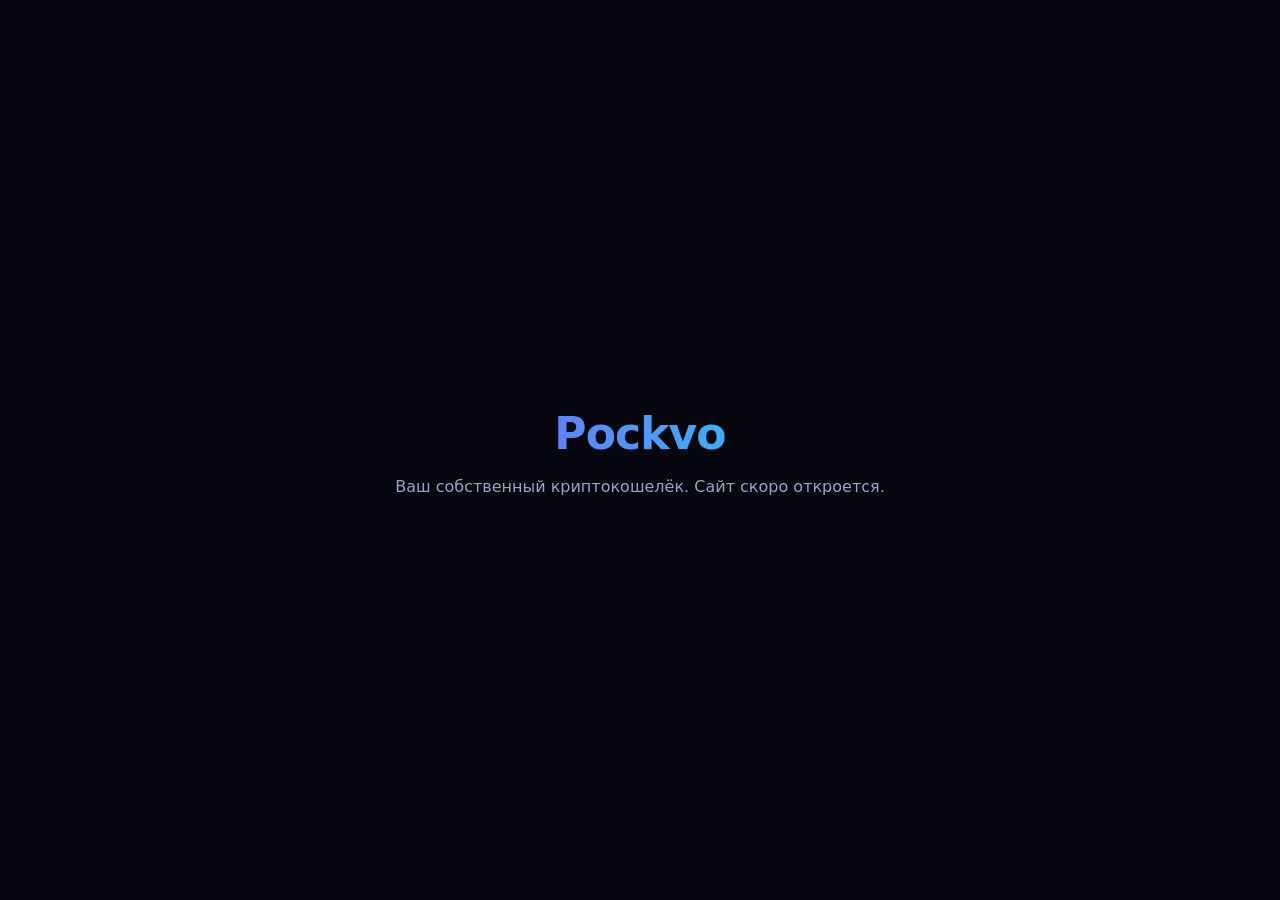
==== index.html @ 051f63e4 "Pockvo site: starter page" ====
<!doctype html>
<html lang="ru">
<head>
<meta charset="utf-8" />
<meta name="viewport" content="width=device-width, initial-scale=1" />
<title>Pockvo</title>
<meta name="description" content="Pockvo — ваш собственный криптокошелёк. Ключи хранятся только на вашем устройстве." />
<style>
  :root { --bg: #07080f; --text: #f3f4fa; --muted: #9aa3c7; --accent: #7c5cff; --accent-2: #22d3ee; }
  * { box-sizing: border-box; }
  body { margin: 0; min-height: 100vh; display: grid; place-items: center; background: var(--bg); color: var(--text); font: 16px/1.5 system-ui, -apple-system, "Segoe UI", Roboto, sans-serif; padding: 24px 16px; }
  main { text-align: center; max-width: 520px; }
  h1 { font-size: 44px; margin: 0 0 8px; letter-spacing: -0.02em; background: linear-gradient(90deg, var(--accent), var(--accent-2)); -webkit-background-clip: text; background-clip: text; color: transparent; }
  p { color: var(--muted); margin: 0; }
</style>
</head>
<body>
<main>
  <h1>Pockvo</h1>
  <p>Ваш собственный криптокошелёк. Сайт скоро откроется.</p>
</main>
</body>
</html>
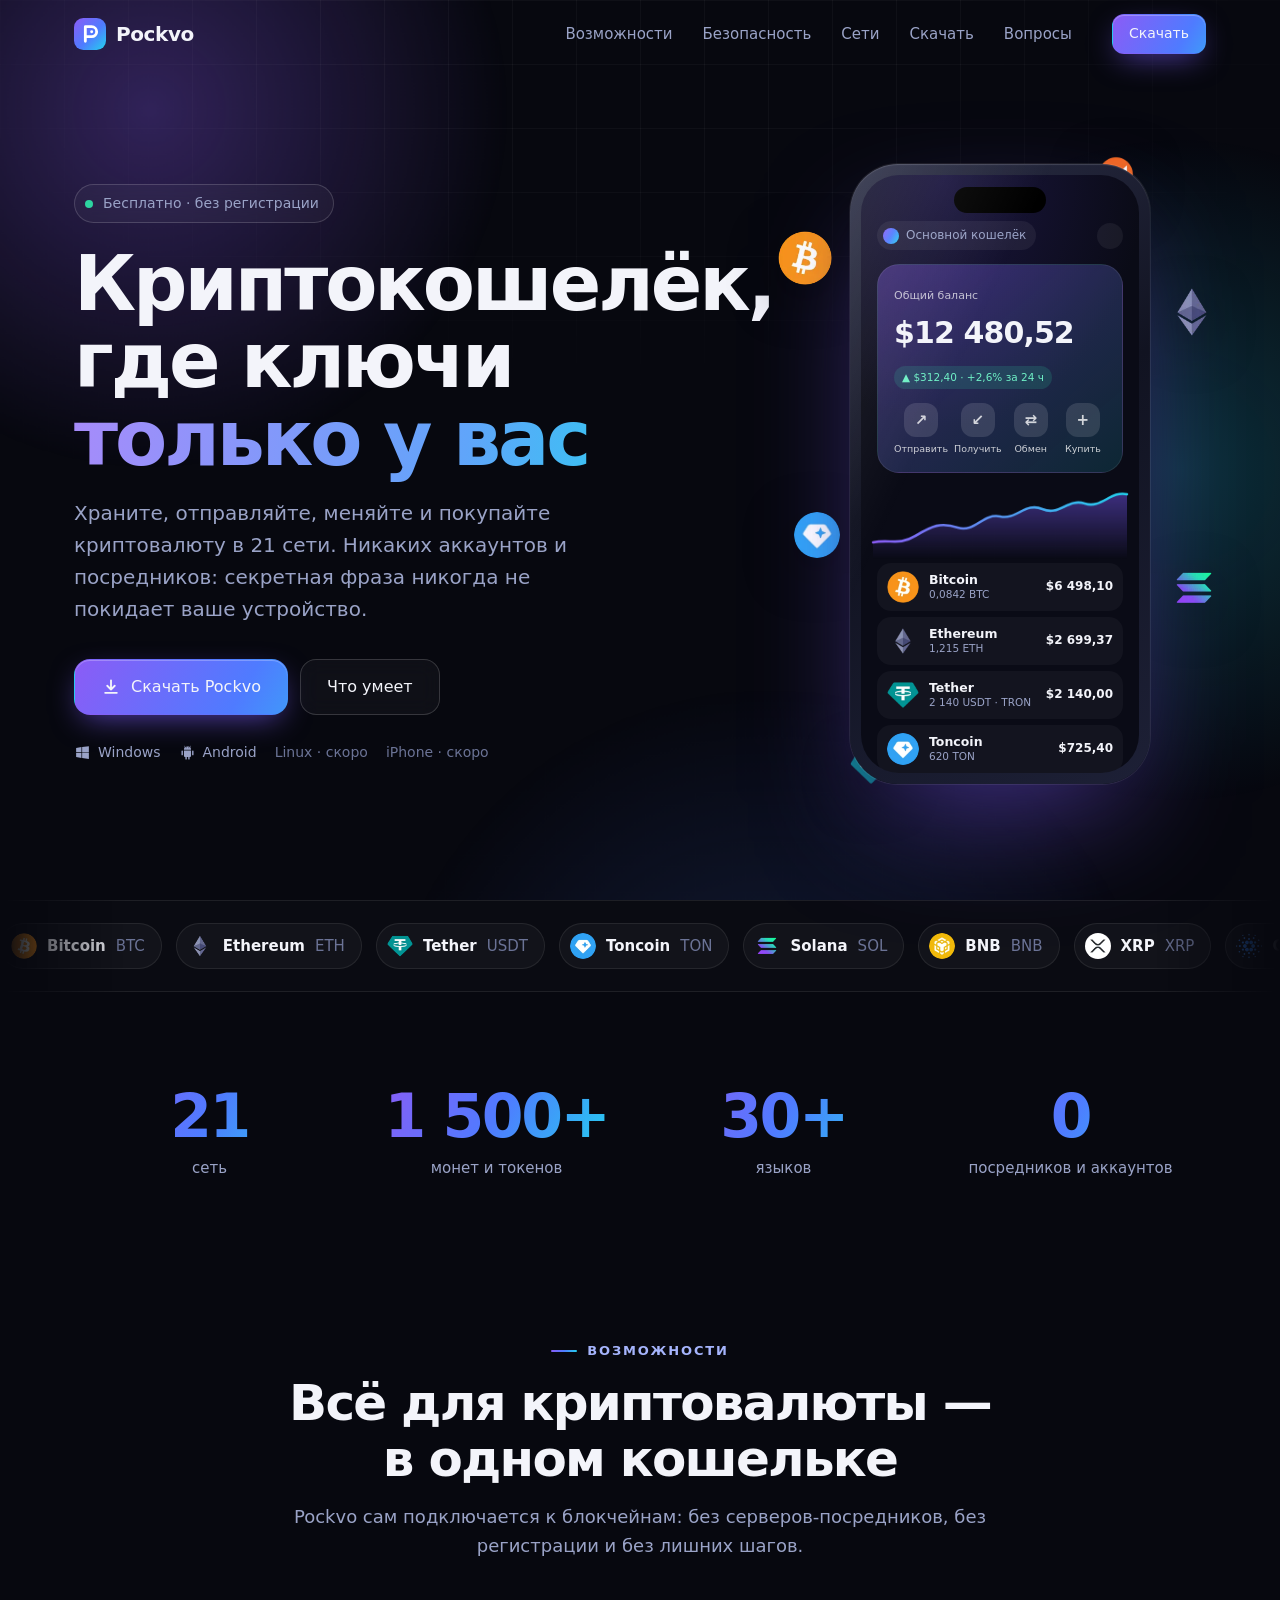
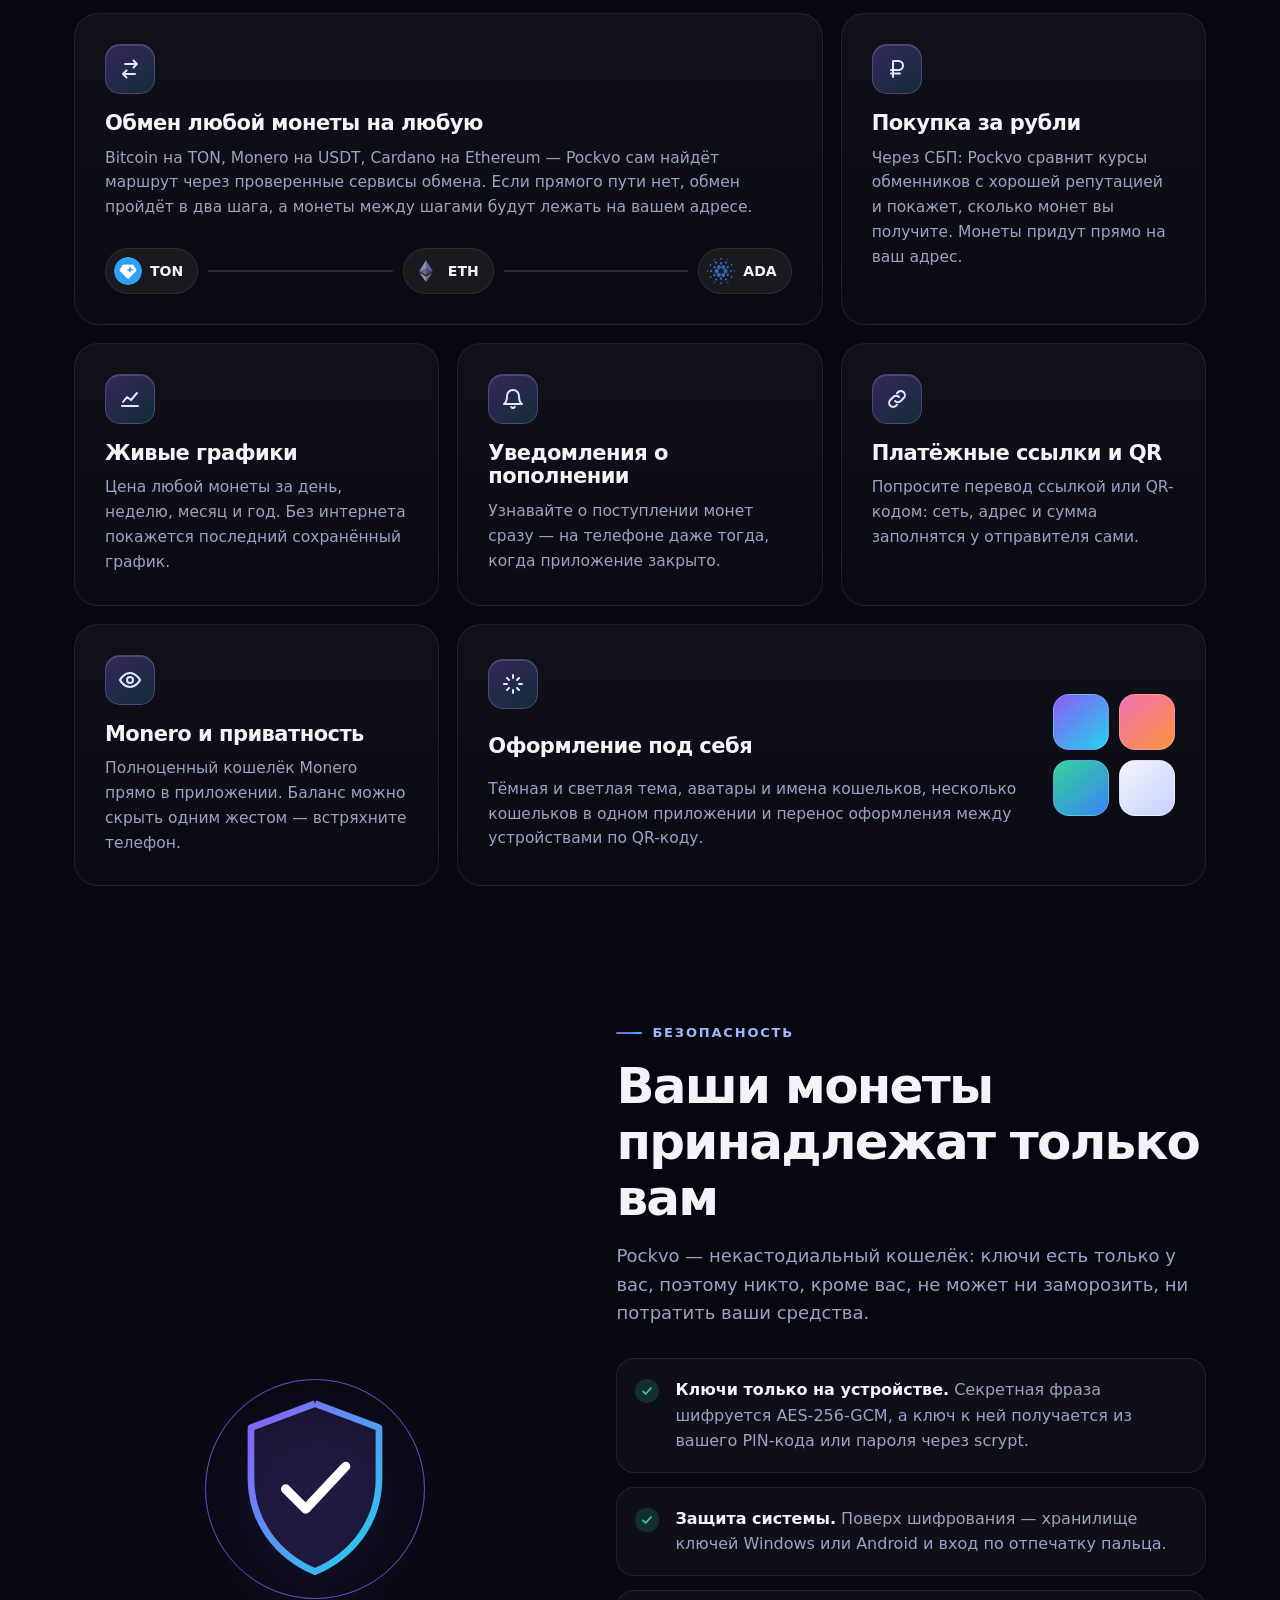
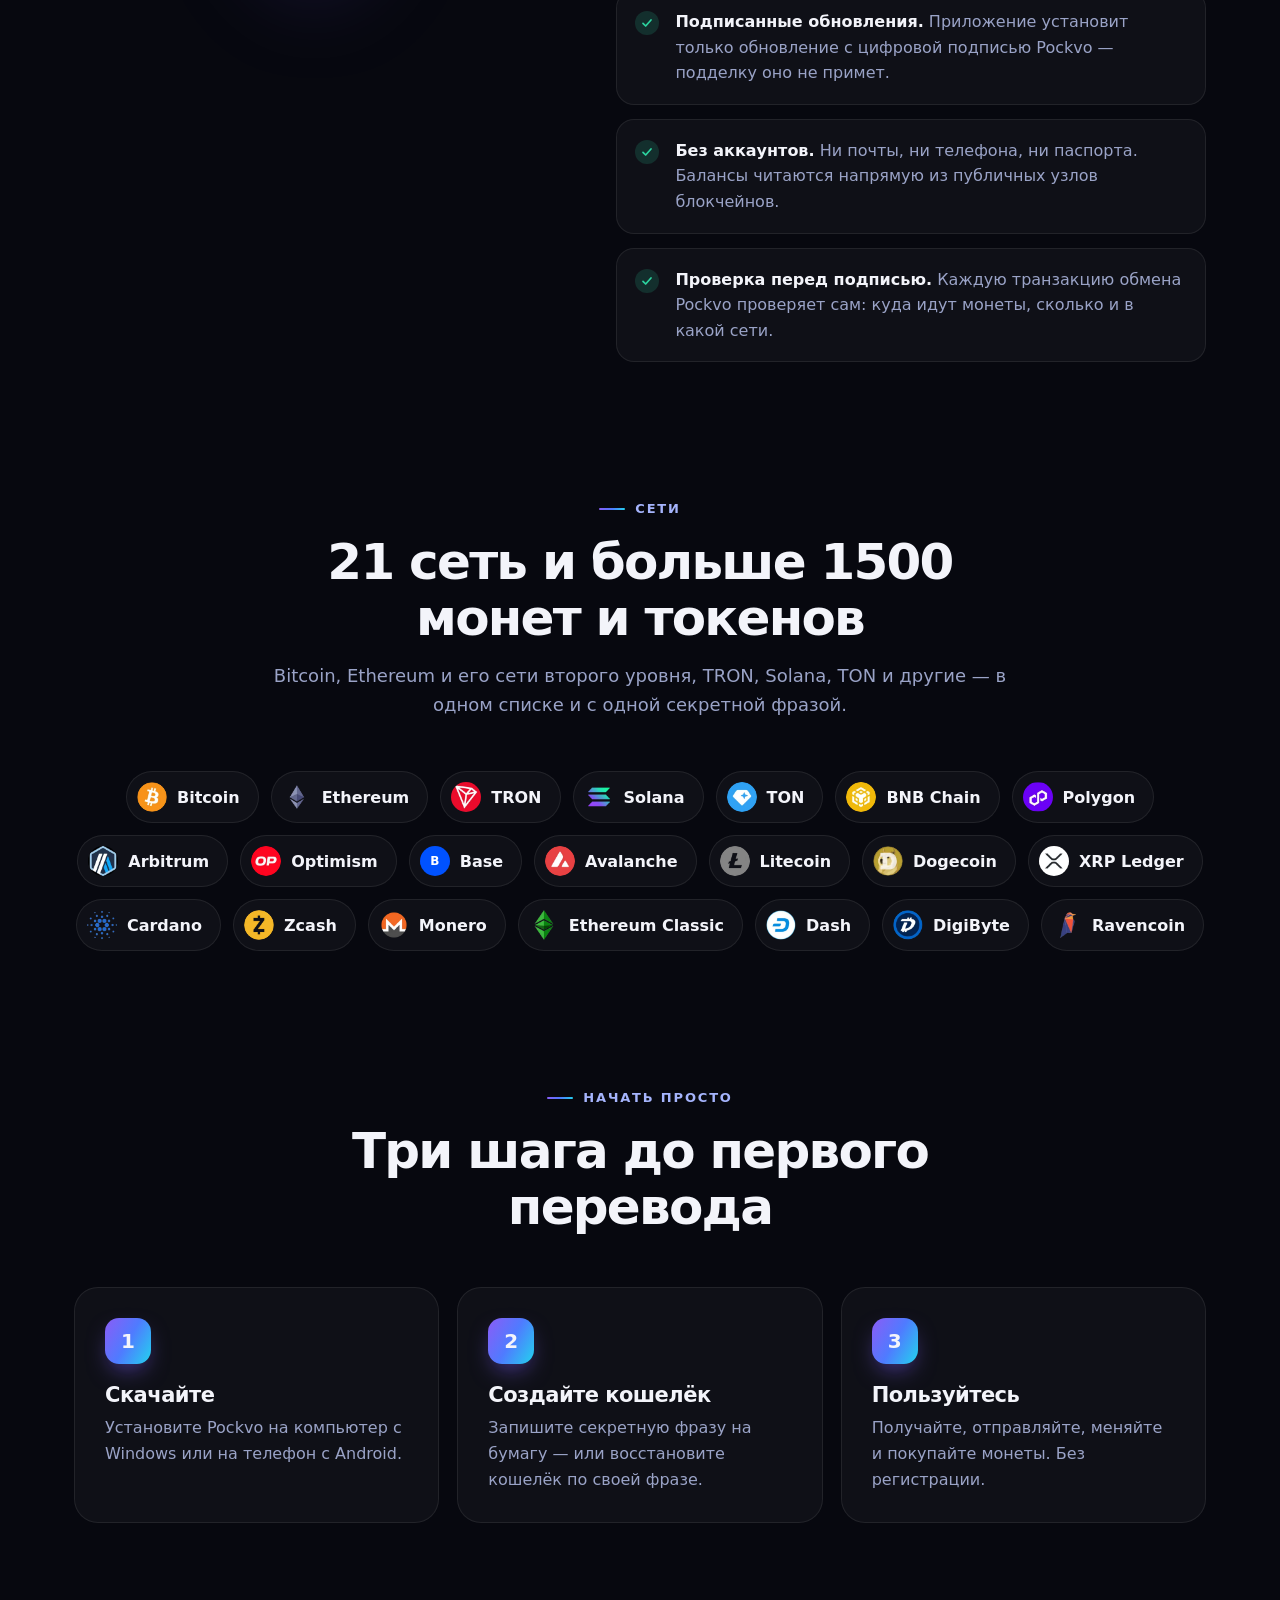
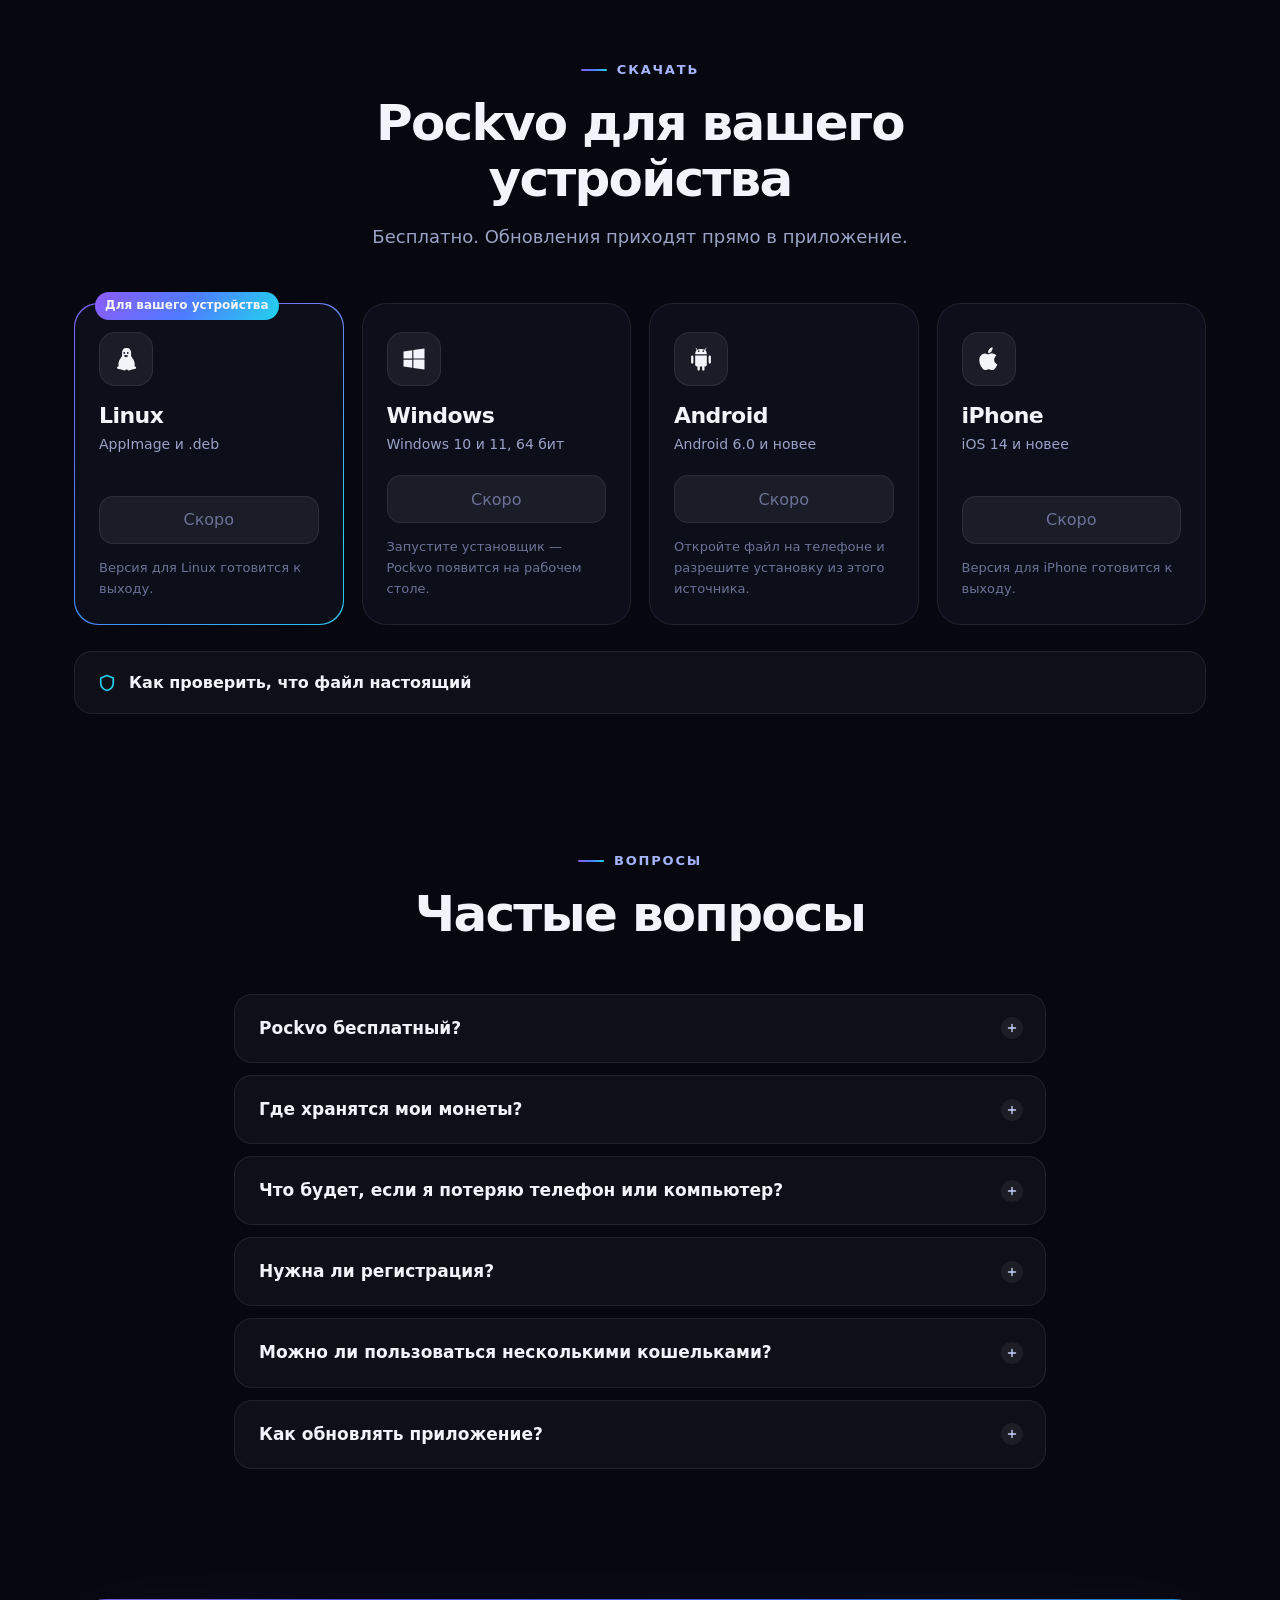
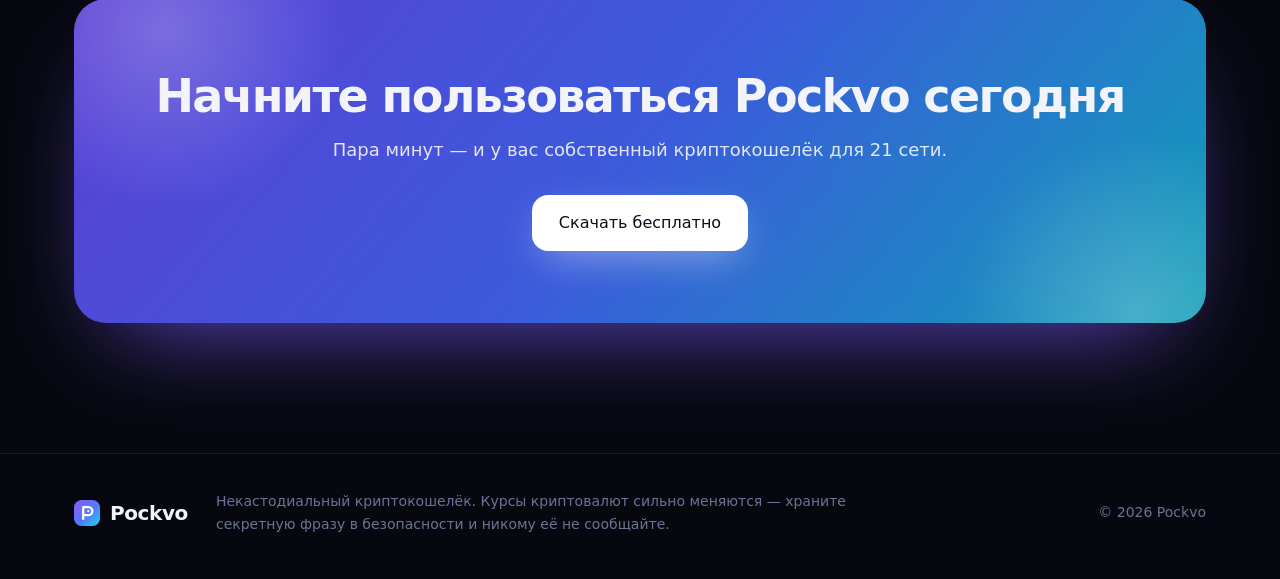
==== commit e3849905: "Pockvo website: animated landing page with downloads" ====
--- a/index.html
+++ b/index.html
@@ -2,22 +2,314 @@
 <html lang="ru">
 <head>
 <meta charset="utf-8" />
-<meta name="viewport" content="width=device-width, initial-scale=1" />
-<title>Pockvo</title>
-<meta name="description" content="Pockvo — ваш собственный криптокошелёк. Ключи хранятся только на вашем устройстве." />
-<style>
-  :root { --bg: #07080f; --text: #f3f4fa; --muted: #9aa3c7; --accent: #7c5cff; --accent-2: #22d3ee; }
-  * { box-sizing: border-box; }
-  body { margin: 0; min-height: 100vh; display: grid; place-items: center; background: var(--bg); color: var(--text); font: 16px/1.5 system-ui, -apple-system, "Segoe UI", Roboto, sans-serif; padding: 24px 16px; }
-  main { text-align: center; max-width: 520px; }
-  h1 { font-size: 44px; margin: 0 0 8px; letter-spacing: -0.02em; background: linear-gradient(90deg, var(--accent), var(--accent-2)); -webkit-background-clip: text; background-clip: text; color: transparent; }
-  p { color: var(--muted); margin: 0; }
-</style>
+<meta name="viewport" content="width=device-width, initial-scale=1, viewport-fit=cover" />
+<title>Pockvo — криптокошелёк, где ключи только у вас</title>
+<meta name="description" content="Pockvo — бесплатный некастодиальный криптокошелёк для Windows и Android. 21 сеть, более 1500 монет и токенов, обмен любой монеты на любую, покупка за рубли. Ключи хранятся только на вашем устройстве." />
+<meta name="theme-color" content="#07080f" />
+<meta property="og:title" content="Pockvo — криптокошелёк, где ключи только у вас" />
+<meta property="og:description" content="21 сеть, 1500+ монет и токенов, обмен и покупка — без аккаунтов и посредников." />
+<meta property="og:type" content="website" />
+<link rel="icon" href="assets/logo.svg" type="image/svg+xml" />
+<script>document.documentElement.classList.add('js');</script>
+<link rel="stylesheet" href="styles.css" />
 </head>
 <body>
-<main>
-  <h1>Pockvo</h1>
-  <p>Ваш собственный криптокошелёк. Сайт скоро откроется.</p>
+<div class="bg" aria-hidden="true">
+  <i class="blob b1"></i><i class="blob b2"></i><i class="blob b3"></i>
+  <div class="grid"></div>
+</div>
+
+<header class="nav" id="nav">
+  <div class="wrap nav-in">
+    <a class="brand" href="#top" aria-label="Pockvo — в начало">
+      <img src="assets/logo.svg" alt="" width="32" height="32" />
+      <span>Pockvo</span>
+    </a>
+    <nav class="links" id="links">
+      <a href="#features">Возможности</a>
+      <a href="#security">Безопасность</a>
+      <a href="#networks">Сети</a>
+      <a href="#download">Скачать</a>
+      <a href="#faq">Вопросы</a>
+    </nav>
+    <a class="btn btn-sm btn-glow nav-cta" href="#download">Скачать</a>
+    <button class="burger" id="burger" type="button" aria-label="Меню" aria-expanded="false" aria-controls="links"><i></i><i></i></button>
+  </div>
+</header>
+
+<main id="top">
+  <!-- hero -->
+  <section class="hero wrap">
+    <div class="hero-text">
+      <span class="badge reveal"><i class="dot"></i> Бесплатно · без регистрации</span>
+      <h1 class="reveal" style="--d: 80ms">Криптокошелёк,<br />где ключи <span class="grad">только у вас</span></h1>
+      <p class="lead reveal" style="--d: 160ms">Храните, отправляйте, меняйте и покупайте криптовалюту в 21 сети. Никаких аккаунтов и посредников: секретная фраза никогда не покидает ваше устройство.</p>
+      <div class="cta reveal" style="--d: 240ms">
+        <a class="btn btn-lg btn-glow" id="heroDownload" href="#download">
+          <svg class="ico" viewBox="0 0 24 24" aria-hidden="true"><path d="M12 4v11m0 0-4.5-4.5M12 15l4.5-4.5M5 19h14" /></svg>
+          <span id="heroDownloadText">Скачать Pockvo</span>
+        </a>
+        <a class="btn btn-lg btn-ghost" href="#features">Что умеет</a>
+      </div>
+      <div class="platforms reveal" style="--d: 320ms">
+        <span><svg viewBox="0 0 24 24" aria-hidden="true"><path d="M3 5.5 10.5 4.4v7.1H3zm0 13 7.5 1.1v-7H3zm8.5 1.3L21 21v-8.5h-9.5zm0-15.6v7.3H21V3z" /></svg>Windows</span>
+        <span><svg viewBox="0 0 24 24" aria-hidden="true"><path d="M7 9h10v8a1.5 1.5 0 0 1-1.5 1.5H15V21a1 1 0 0 1-2 0v-2.5h-2V21a1 1 0 0 1-2 0v-2.5h-.5A1.5 1.5 0 0 1 7 17zm-2.5 0a1 1 0 0 1 1 1v5a1 1 0 0 1-2 0v-5a1 1 0 0 1 1-1zm15 0a1 1 0 0 1 1 1v5a1 1 0 0 1-2 0v-5a1 1 0 0 1 1-1zM8.3 4.3l-.9-1.5a.3.3 0 0 1 .5-.3l1 1.6A6 6 0 0 1 12 3.5c1.1 0 2.2.2 3.1.6l1-1.6a.3.3 0 0 1 .5.3l-.9 1.5A5.4 5.4 0 0 1 17 8H7a5.4 5.4 0 0 1 1.3-3.7zM10 6a.7.7 0 1 0 0-1.4.7.7 0 0 0 0 1.4zm4 0a.7.7 0 1 0 0-1.4.7.7 0 0 0 0 1.4z" /></svg>Android</span>
+        <span class="soon">Linux · скоро</span>
+        <span class="soon">iPhone · скоро</span>
+      </div>
+    </div>
+
+    <div class="hero-visual reveal" style="--d: 200ms">
+      <div class="orbit" aria-hidden="true">
+        <img class="coin c1" src="assets/coins/bitcoin.webp" alt="" />
+        <img class="coin c2" src="assets/coins/ethereum.webp" alt="" />
+        <img class="coin c3" src="assets/coins/the-open-network.webp" alt="" />
+        <img class="coin c4" src="assets/coins/solana.webp" alt="" />
+        <img class="coin c5" src="assets/coins/tether.webp" alt="" />
+        <img class="coin c6" src="assets/coins/monero.webp" alt="" />
+      </div>
+      <div class="phone" id="phone" role="img" aria-label="Экран приложения Pockvo: общий баланс, график и список монет">
+        <div class="phone-glare"></div>
+        <div class="screen">
+          <div class="notch"></div>
+          <div class="app-top">
+            <span class="app-wallet"><i></i>Основной кошелёк</span>
+            <span class="app-bell"></span>
+          </div>
+          <div class="app-hero">
+            <span class="app-label">Общий баланс</span>
+            <div class="app-total" id="appTotal">$12 480,52</div>
+            <span class="app-pill">▲ $312,40 · +2,6% за 24 ч</span>
+            <div class="app-actions">
+              <span><b>↗</b>Отправить</span><span><b>↙</b>Получить</span><span><b>⇄</b>Обмен</span><span><b>+</b>Купить</span>
+            </div>
+          </div>
+          <div class="app-chart">
+            <svg viewBox="0 0 300 80" preserveAspectRatio="none" aria-hidden="true">
+              <defs>
+                <linearGradient id="cg" x1="0" x2="0" y1="0" y2="1"><stop offset="0" stop-color="#7c5cff" stop-opacity=".45" /><stop offset="1" stop-color="#7c5cff" stop-opacity="0" /></linearGradient>
+                <linearGradient id="cl" x1="0" x2="1"><stop offset="0" stop-color="#8b5cf6" /><stop offset="1" stop-color="#22d3ee" /></linearGradient>
+              </defs>
+              <path class="chart-area" d="M0 62 C20 58 30 66 50 55 S80 40 100 46 130 30 150 34 180 18 200 26 230 14 250 20 280 6 300 10 L300 80 L0 80Z" fill="url(#cg)" />
+              <path class="chart-line" pathLength="1" d="M0 62 C20 58 30 66 50 55 S80 40 100 46 130 30 150 34 180 18 200 26 230 14 250 20 280 6 300 10" fill="none" stroke="url(#cl)" stroke-width="2.6" stroke-linecap="round" />
+            </svg>
+          </div>
+          <ul class="app-list">
+            <li style="--i: 0"><img src="assets/coins/bitcoin.webp" alt="" /><span><b>Bitcoin</b><em>0,0842 BTC</em></span><strong>$6 498,10</strong></li>
+            <li style="--i: 1"><img src="assets/coins/ethereum.webp" alt="" /><span><b>Ethereum</b><em>1,215 ETH</em></span><strong>$2 699,37</strong></li>
+            <li style="--i: 2"><img src="assets/coins/tether.webp" alt="" /><span><b>Tether</b><em>2 140 USDT · TRON</em></span><strong>$2 140,00</strong></li>
+            <li style="--i: 3"><img src="assets/coins/the-open-network.webp" alt="" /><span><b>Toncoin</b><em>620 TON</em></span><strong>$725,40</strong></li>
+            <li style="--i: 4"><img src="assets/coins/solana.webp" alt="" /><span><b>Solana</b><em>4,4 SOL</em></span><strong>$417,65</strong></li>
+          </ul>
+          <div class="toast-in"><i>✓</i>Пополнение: +120 USDT</div>
+        </div>
+      </div>
+    </div>
+  </section>
+
+  <!-- coin ticker -->
+  <section class="ticker" aria-label="Поддерживаемые монеты">
+    <div class="ticker-track" id="ticker"></div>
+  </section>
+
+  <!-- numbers -->
+  <section class="wrap stats">
+    <div class="stat reveal"><b data-count="21">21</b><span>сеть</span></div>
+    <div class="stat reveal" style="--d: 80ms"><b data-count="1500" data-plus>1500+</b><span>монет и токенов</span></div>
+    <div class="stat reveal" style="--d: 160ms"><b data-count="30" data-plus>30+</b><span>языков</span></div>
+    <div class="stat reveal" style="--d: 240ms"><b>0</b><span>посредников и аккаунтов</span></div>
+  </section>
+
+  <!-- features -->
+  <section class="wrap section" id="features">
+    <div class="head reveal">
+      <span class="eyebrow">Возможности</span>
+      <h2>Всё для криптовалюты — в одном кошельке</h2>
+      <p>Pockvo сам подключается к блокчейнам: без серверов-посредников, без регистрации и без лишних шагов.</p>
+    </div>
+    <div class="bento">
+      <article class="card big spot reveal">
+        <div class="card-ico"><svg viewBox="0 0 24 24" aria-hidden="true"><path d="M7 7h12m0 0-3.5-3.5M19 7l-3.5 3.5M17 17H5m0 0 3.5 3.5M5 17l3.5-3.5" /></svg></div>
+        <h3>Обмен любой монеты на любую</h3>
+        <p>Bitcoin на TON, Monero на USDT, Cardano на Ethereum — Pockvo сам найдёт маршрут через проверенные сервисы обмена. Если прямого пути нет, обмен пройдёт в два шага, а монеты между шагами будут лежать на вашем адресе.</p>
+        <div class="swap-demo" aria-hidden="true">
+          <span class="sd-coin"><img src="assets/coins/the-open-network.webp" alt="" />TON</span>
+          <span class="sd-path"><i></i></span>
+          <span class="sd-coin"><img src="assets/coins/ethereum.webp" alt="" />ETH</span>
+          <span class="sd-path"><i></i></span>
+          <span class="sd-coin"><img src="assets/coins/cardano.webp" alt="" />ADA</span>
+        </div>
+      </article>
+      <article class="card spot reveal" style="--d: 80ms">
+        <div class="card-ico"><svg viewBox="0 0 24 24" aria-hidden="true"><path d="M8 20V4h5.5a4.5 4.5 0 0 1 0 9H6m0 3.5h9" /></svg></div>
+        <h3>Покупка за рубли</h3>
+        <p>Через СБП: Pockvo сравнит курсы обменников с хорошей репутацией и покажет, сколько монет вы получите. Монеты придут прямо на ваш адрес.</p>
+      </article>
+      <article class="card spot reveal" style="--d: 120ms">
+        <div class="card-ico"><svg viewBox="0 0 24 24" aria-hidden="true"><path d="M4 19h16M5 15l4-5 4 3 6-7" /></svg></div>
+        <h3>Живые графики</h3>
+        <p>Цена любой монеты за день, неделю, месяц и год. Без интернета покажется последний сохранённый график.</p>
+      </article>
+      <article class="card spot reveal" style="--d: 80ms">
+        <div class="card-ico"><svg viewBox="0 0 24 24" aria-hidden="true"><path d="M6 9a6 6 0 0 1 12 0c0 6 3 8 3 8H3s3-2 3-8m4.3 11a1.9 1.9 0 0 0 3.4 0" /></svg></div>
+        <h3>Уведомления о пополнении</h3>
+        <p>Узнавайте о поступлении монет сразу — на телефоне даже тогда, когда приложение закрыто.</p>
+      </article>
+      <article class="card spot reveal" style="--d: 120ms">
+        <div class="card-ico"><svg viewBox="0 0 24 24" aria-hidden="true"><path d="M10 14a4 4 0 0 0 5.7 0l3-3A4 4 0 0 0 13 5.3l-1 1M14 10a4 4 0 0 0-5.7 0l-3 3A4 4 0 0 0 11 18.7l1-1" /></svg></div>
+        <h3>Платёжные ссылки и QR</h3>
+        <p>Попросите перевод ссылкой или QR-кодом: сеть, адрес и сумма заполнятся у отправителя сами.</p>
+      </article>
+      <article class="card spot reveal" style="--d: 160ms">
+        <div class="card-ico"><svg viewBox="0 0 24 24" aria-hidden="true"><path d="M2 12s3.6-7 10-7 10 7 10 7-3.6 7-10 7S2 12 2 12zm10 3a3 3 0 1 0 0-6 3 3 0 0 0 0 6z" /></svg></div>
+        <h3>Monero и приватность</h3>
+        <p>Полноценный кошелёк Monero прямо в приложении. Баланс можно скрыть одним жестом — встряхните телефон.</p>
+      </article>
+      <article class="card wide spot reveal">
+        <div class="card-ico"><svg viewBox="0 0 24 24" aria-hidden="true"><path d="M12 3v3m0 12v3M3 12h3m12 0h3M6 6l2 2m8 8 2 2M6 18l2-2m8-8 2-2" /></svg></div>
+        <h3>Оформление под себя</h3>
+        <p>Тёмная и светлая тема, аватары и имена кошельков, несколько кошельков в одном приложении и перенос оформления между устройствами по QR-коду.</p>
+        <div class="themes" aria-hidden="true"><i class="t1"></i><i class="t2"></i><i class="t3"></i><i class="t4"></i></div>
+      </article>
+    </div>
+  </section>
+
+  <!-- security -->
+  <section class="wrap section security" id="security">
+    <div class="sec-visual reveal" aria-hidden="true">
+      <div class="shield">
+        <i class="ring r1"></i><i class="ring r2"></i><i class="ring r3"></i>
+        <svg viewBox="0 0 120 140">
+          <defs><linearGradient id="sg" x1="0" y1="0" x2="1" y2="1"><stop offset="0" stop-color="#8b5cf6" /><stop offset="1" stop-color="#22d3ee" /></linearGradient></defs>
+          <path class="shield-fill" d="M60 6 12 24v38c0 33 20 58 48 70 28-12 48-37 48-70V24z" />
+          <path class="shield-path" pathLength="1" d="M60 6 12 24v38c0 33 20 58 48 70 28-12 48-37 48-70V24z" fill="none" stroke="url(#sg)" stroke-width="5" stroke-linejoin="round" />
+          <path class="shield-check" pathLength="1" d="m38 70 15 15 30-32" fill="none" stroke="#fff" stroke-width="7" stroke-linecap="round" stroke-linejoin="round" />
+        </svg>
+      </div>
+    </div>
+    <div class="sec-text">
+      <div class="head left reveal">
+        <span class="eyebrow">Безопасность</span>
+        <h2>Ваши монеты принадлежат только вам</h2>
+        <p>Pockvo — некастодиальный кошелёк: ключи есть только у вас, поэтому никто, кроме вас, не может ни заморозить, ни потратить ваши средства.</p>
+      </div>
+      <ul class="checks">
+        <li class="reveal"><b>Ключи только на устройстве.</b> Секретная фраза шифруется AES-256-GCM, а ключ к ней получается из вашего PIN-кода или пароля через scrypt.</li>
+        <li class="reveal" style="--d: 60ms"><b>Защита системы.</b> Поверх шифрования — хранилище ключей Windows или Android и вход по отпечатку пальца.</li>
+        <li class="reveal" style="--d: 120ms"><b>Подписанные обновления.</b> Приложение установит только обновление с цифровой подписью Pockvo — подделку оно не примет.</li>
+        <li class="reveal" style="--d: 180ms"><b>Без аккаунтов.</b> Ни почты, ни телефона, ни паспорта. Балансы читаются напрямую из публичных узлов блокчейнов.</li>
+        <li class="reveal" style="--d: 240ms"><b>Проверка перед подписью.</b> Каждую транзакцию обмена Pockvo проверяет сам: куда идут монеты, сколько и в какой сети.</li>
+      </ul>
+    </div>
+  </section>
+
+  <!-- networks -->
+  <section class="wrap section" id="networks">
+    <div class="head reveal">
+      <span class="eyebrow">Сети</span>
+      <h2>21 сеть и больше 1500 монет и токенов</h2>
+      <p>Bitcoin, Ethereum и его сети второго уровня, TRON, Solana, TON и другие — в одном списке и с одной секретной фразой.</p>
+    </div>
+    <div class="nets" id="nets"></div>
+  </section>
+
+  <!-- steps -->
+  <section class="wrap section">
+    <div class="head reveal">
+      <span class="eyebrow">Начать просто</span>
+      <h2>Три шага до первого перевода</h2>
+    </div>
+    <ol class="steps">
+      <li class="step spot reveal"><span class="num">1</span><h3>Скачайте</h3><p>Установите Pockvo на компьютер с Windows или на телефон с Android.</p></li>
+      <li class="step spot reveal" style="--d: 100ms"><span class="num">2</span><h3>Создайте кошелёк</h3><p>Запишите секретную фразу на бумагу — или восстановите кошелёк по своей фразе.</p></li>
+      <li class="step spot reveal" style="--d: 200ms"><span class="num">3</span><h3>Пользуйтесь</h3><p>Получайте, отправляйте, меняйте и покупайте монеты. Без регистрации.</p></li>
+    </ol>
+  </section>
+
+  <!-- download -->
+  <section class="wrap section" id="download">
+    <div class="head reveal">
+      <span class="eyebrow">Скачать</span>
+      <h2>Pockvo для вашего устройства</h2>
+      <p id="versionLine">Бесплатно. Обновления приходят прямо в приложение.</p>
+    </div>
+    <div class="dl">
+      <article class="dl-card reveal" data-os="windows">
+        <span class="dl-yours">Для вашего устройства</span>
+        <div class="dl-ico"><svg viewBox="0 0 24 24" aria-hidden="true"><path d="M3 5.5 10.5 4.4v7.1H3zm0 13 7.5 1.1v-7H3zm8.5 1.3L21 21v-8.5h-9.5zm0-15.6v7.3H21V3z" /></svg></div>
+        <h3>Windows</h3>
+        <p class="dl-meta" data-meta="windows">Windows 10 и 11, 64 бит</p>
+        <a class="btn btn-block btn-glow dl-btn is-off" data-dl="windows" href="#download" aria-disabled="true">Скоро</a>
+        <p class="dl-hint">Запустите установщик — Pockvo появится на рабочем столе.</p>
+      </article>
+      <article class="dl-card reveal" style="--d: 80ms" data-os="android">
+        <span class="dl-yours">Для вашего устройства</span>
+        <div class="dl-ico"><svg viewBox="0 0 24 24" aria-hidden="true"><path d="M7 9h10v8a1.5 1.5 0 0 1-1.5 1.5H15V21a1 1 0 0 1-2 0v-2.5h-2V21a1 1 0 0 1-2 0v-2.5h-.5A1.5 1.5 0 0 1 7 17zm-2.5 0a1 1 0 0 1 1 1v5a1 1 0 0 1-2 0v-5a1 1 0 0 1 1-1zm15 0a1 1 0 0 1 1 1v5a1 1 0 0 1-2 0v-5a1 1 0 0 1 1-1zM8.3 4.3l-.9-1.5a.3.3 0 0 1 .5-.3l1 1.6A6 6 0 0 1 12 3.5c1.1 0 2.2.2 3.1.6l1-1.6a.3.3 0 0 1 .5.3l-.9 1.5A5.4 5.4 0 0 1 17 8H7a5.4 5.4 0 0 1 1.3-3.7zM10 6a.7.7 0 1 0 0-1.4.7.7 0 0 0 0 1.4zm4 0a.7.7 0 1 0 0-1.4.7.7 0 0 0 0 1.4z" /></svg></div>
+        <h3>Android</h3>
+        <p class="dl-meta" data-meta="android">Android 6.0 и новее</p>
+        <a class="btn btn-block btn-glow dl-btn is-off" data-dl="android" href="#download" aria-disabled="true">Скоро</a>
+        <p class="dl-hint">Откройте файл на телефоне и разрешите установку из этого источника.</p>
+      </article>
+      <article class="dl-card soon reveal" style="--d: 160ms" data-os="linux">
+        <span class="dl-yours">Для вашего устройства</span>
+        <div class="dl-ico"><svg viewBox="0 0 24 24" aria-hidden="true"><path d="M12 2.5c-2.2 0-3.4 1.8-3.4 4.3 0 1.4.3 2.3-.6 3.6-1.2 1.6-2.5 3.6-2.5 5.8 0 .7.1 1.3.4 1.9-.8.4-1.7.8-1.6 1.6.2.9 2.3 1 3.5 1.4 1 .3 1.8.8 2.6.8.7 0 1.2-.4 1.6-.8h1c.4.4.9.8 1.6.8.8 0 1.6-.5 2.6-.8 1.2-.4 3.3-.5 3.5-1.4.1-.8-.8-1.2-1.6-1.6.3-.6.4-1.2.4-1.9 0-2.2-1.3-4.2-2.5-5.8-.9-1.3-.6-2.2-.6-3.6 0-2.5-1.2-4.3-3.4-4.3zm-1.5 3.6a.8.8 0 1 1 0 1.6.8.8 0 0 1 0-1.6zm3 0a.8.8 0 1 1 0 1.6.8.8 0 0 1 0-1.6zM12 8.6c.7 0 1.6.4 1.6.8s-.9 1-1.6 1-1.6-.6-1.6-1 .9-.8 1.6-.8z" /></svg></div>
+        <h3>Linux</h3>
+        <p class="dl-meta">AppImage и .deb</p>
+        <span class="btn btn-block btn-disabled">Скоро</span>
+        <p class="dl-hint">Версия для Linux готовится к выходу.</p>
+      </article>
+      <article class="dl-card soon reveal" style="--d: 240ms" data-os="ios">
+        <span class="dl-yours">Для вашего устройства</span>
+        <div class="dl-ico"><svg viewBox="0 0 24 24" aria-hidden="true"><path d="M16.4 12.6c0-2.4 2-3.5 2-3.6a4.3 4.3 0 0 0-3.4-1.8c-1.4-.2-2.8.8-3.5.8s-1.9-.8-3.1-.8a4.6 4.6 0 0 0-3.9 2.4c-1.7 2.9-.4 7.2 1.2 9.5.8 1.1 1.7 2.4 3 2.4 1.2-.1 1.6-.8 3.1-.8s1.8.8 3.1.8 2.1-1.2 2.9-2.3a10 10 0 0 0 1.3-2.7 4.2 4.2 0 0 1-2.7-3.9zM14.1 5.5A4.2 4.2 0 0 0 15.1 2a4.3 4.3 0 0 0-2.8 1.5 4 4 0 0 0-1 3.4 3.6 3.6 0 0 0 2.8-1.4z" /></svg></div>
+        <h3>iPhone</h3>
+        <p class="dl-meta">iOS 14 и новее</p>
+        <span class="btn btn-block btn-disabled">Скоро</span>
+        <p class="dl-hint">Версия для iPhone готовится к выходу.</p>
+      </article>
+    </div>
+    <details class="verify reveal">
+      <summary>Как проверить, что файл настоящий</summary>
+      <div class="verify-body">
+        <p>Скачивайте Pockvo только с этого сайта. У каждого файла есть контрольная сумма SHA-256 — она должна совпасть с суммой скачанного файла. В Windows её показывает команда <code>certutil -hashfile файл SHA256</code>.</p>
+        <div class="sums" id="sums"><p class="muted">Контрольные суммы появятся вместе с файлами.</p></div>
+      </div>
+    </details>
+  </section>
+
+  <!-- faq -->
+  <section class="wrap section narrow" id="faq">
+    <div class="head reveal">
+      <span class="eyebrow">Вопросы</span>
+      <h2>Частые вопросы</h2>
+    </div>
+    <div class="faq">
+      <details class="reveal"><summary>Pockvo бесплатный?</summary><div class="faq-a"><p>Да. Скачивание и использование бесплатны. При переводах вы платите только комиссию сети, при обмене — комиссию сервиса обмена; она видна до подтверждения.</p></div></details>
+      <details class="reveal"><summary>Где хранятся мои монеты?</summary><div class="faq-a"><p>Монеты всегда находятся в блокчейне, а Pockvo хранит только ключи к ним — зашифрованными на вашем устройстве. Без вас никто не может распоряжаться вашими средствами.</p></div></details>
+      <details class="reveal"><summary>Что будет, если я потеряю телефон или компьютер?</summary><div class="faq-a"><p>Установите Pockvo на новое устройство и восстановите кошелёк по секретной фразе из 12 слов. Поэтому фразу важно записать на бумагу и хранить в надёжном месте.</p></div></details>
+      <details class="reveal"><summary>Нужна ли регистрация?</summary><div class="faq-a"><p>Для самого кошелька — нет: ни почты, ни телефона, ни документов. У сторонних сервисов покупки и обмена могут быть свои правила — Pockvo показывает их до перехода.</p></div></details>
+      <details class="reveal"><summary>Можно ли пользоваться несколькими кошельками?</summary><div class="faq-a"><p>Да. В Pockvo можно создать или добавить несколько кошельков и быстро переключаться между ними.</p></div></details>
+      <details class="reveal"><summary>Как обновлять приложение?</summary><div class="faq-a"><p>Pockvo сам проверяет обновления и устанавливает их в одно нажатие. Каждое обновление подписано — приложение не примет поддельный файл.</p></div></details>
+    </div>
+  </section>
+
+  <!-- final call -->
+  <section class="wrap section">
+    <div class="final reveal">
+      <h2>Начните пользоваться Pockvo сегодня</h2>
+      <p>Пара минут — и у вас собственный криптокошелёк для 21 сети.</p>
+      <a class="btn btn-lg btn-light" href="#download">Скачать бесплатно</a>
+    </div>
+  </section>
 </main>
+
+<footer class="foot">
+  <div class="wrap foot-in">
+    <a class="brand" href="#top"><img src="assets/logo.svg" alt="" width="26" height="26" /><span>Pockvo</span></a>
+    <p>Некастодиальный криптокошелёк. Курсы криптовалют сильно меняются — храните секретную фразу в безопасности и никому её не сообщайте.</p>
+    <span class="copy">© <span id="year">2026</span> Pockvo</span>
+  </div>
+</footer>
+
+<script src="app.js" defer></script>
 </body>
 </html>
--- a/styles.css
+++ b/styles.css
@@ -0,0 +1,415 @@
+/* Pockvo — website */
+:root {
+  --bg: #07080f;
+  --bg-2: #0c0e1a;
+  --surface: rgba(255, 255, 255, 0.035);
+  --surface-2: rgba(255, 255, 255, 0.06);
+  --border: rgba(255, 255, 255, 0.08);
+  --border-2: rgba(255, 255, 255, 0.16);
+  --text: #f3f4fa;
+  --muted: #9aa3c7;
+  --dim: #6b7396;
+  --violet: #8b5cf6;
+  --indigo: #4f7bff;
+  --cyan: #22d3ee;
+  --green: #2dd4a0;
+  --grad: linear-gradient(120deg, #8b5cf6 0%, #4f7bff 50%, #22d3ee 100%);
+  --radius: 24px;
+  --ease: cubic-bezier(0.2, 0.7, 0.2, 1);
+  --nav-h: 68px;
+  color-scheme: dark;
+}
+
+* { box-sizing: border-box; }
+html { overflow-x: clip; scroll-behavior: smooth; scroll-padding-top: calc(var(--nav-h) + 12px); -webkit-text-size-adjust: 100%; }
+body {
+  margin: 0;
+  background: var(--bg);
+  color: var(--text);
+  font: 16px/1.6 Inter, "Segoe UI", system-ui, -apple-system, Roboto, "Helvetica Neue", Arial, sans-serif;
+  -webkit-font-smoothing: antialiased;
+  overflow-x: hidden;
+}
+img { display: block; max-width: 100%; }
+a { color: inherit; text-decoration: none; }
+h1, h2, h3 { margin: 0; letter-spacing: -0.025em; line-height: 1.12; }
+p { margin: 0; }
+code { font: 0.9em ui-monospace, "Cascadia Mono", Consolas, monospace; background: var(--surface-2); padding: 2px 6px; border-radius: 6px; }
+::selection { background: rgba(139, 92, 246, 0.45); }
+.wrap { width: 100%; max-width: 1180px; margin-left: auto; margin-right: auto; padding-left: 24px; padding-right: 24px; }
+.muted { color: var(--muted); }
+
+/* ---------- background ---------- */
+.bg { position: fixed; inset: 0; z-index: -1; overflow: hidden; pointer-events: none; }
+.blob { position: absolute; border-radius: 50%; will-change: transform; }
+.b1 { width: 820px; height: 820px; left: -260px; top: -300px; background: radial-gradient(circle, rgba(139, 92, 246, 0.32), transparent 62%); animation: drift1 22s ease-in-out infinite alternate; }
+.b2 { width: 760px; height: 760px; right: -280px; top: 10vh; background: radial-gradient(circle, rgba(34, 211, 238, 0.2), transparent 62%); animation: drift2 26s ease-in-out infinite alternate; }
+.b3 { width: 900px; height: 900px; left: 25%; top: 70vh; background: radial-gradient(circle, rgba(79, 123, 255, 0.18), transparent 62%); animation: drift3 30s ease-in-out infinite alternate; }
+@keyframes drift1 { to { transform: translate(140px, 90px) scale(1.12); } }
+@keyframes drift2 { to { transform: translate(-120px, 120px) scale(0.92); } }
+@keyframes drift3 { to { transform: translate(-160px, -140px) scale(1.08); } }
+.grid {
+  position: absolute; inset: 0;
+  background-image: linear-gradient(rgba(255, 255, 255, 0.035) 1px, transparent 1px), linear-gradient(90deg, rgba(255, 255, 255, 0.035) 1px, transparent 1px);
+  background-size: 64px 64px;
+  mask-image: radial-gradient(ellipse 80% 60% at 50% 0%, #000 30%, transparent 75%);
+  -webkit-mask-image: radial-gradient(ellipse 80% 60% at 50% 0%, #000 30%, transparent 75%);
+}
+.cursor-glow {
+  position: fixed; left: 0; top: 0; width: 520px; height: 520px; margin: -260px 0 0 -260px; border-radius: 50%;
+  background: radial-gradient(circle, rgba(139, 92, 246, 0.12), transparent 60%);
+  pointer-events: none; z-index: 0; opacity: 0; transition: opacity 0.4s; will-change: transform;
+}
+.progress { position: fixed; top: 0; left: 0; height: 2px; width: 100%; background: var(--grad); transform-origin: 0 50%; transform: scaleX(0); z-index: 60; }
+
+/* ---------- reveal on scroll ---------- */
+.js .reveal { opacity: 0; transform: translateY(26px); transition: opacity 0.9s var(--ease), transform 0.9s var(--ease); transition-delay: var(--d, 0ms); }
+.js .reveal.in { opacity: 1; transform: none; }
+
+/* ---------- buttons ---------- */
+.btn {
+  position: relative; display: inline-flex; align-items: center; justify-content: center; gap: 10px;
+  height: 48px; padding: 0 22px; border-radius: 14px; border: 1px solid transparent;
+  font: 600 15px/1 inherit; color: var(--text); cursor: pointer; white-space: nowrap;
+  transition: transform 0.25s var(--ease), box-shadow 0.3s, background 0.3s, border-color 0.3s, opacity 0.3s;
+  overflow: hidden; isolation: isolate;
+}
+.btn .ico { width: 20px; height: 20px; fill: none; stroke: currentColor; stroke-width: 2.2; stroke-linecap: round; stroke-linejoin: round; }
+.btn-sm { height: 40px; padding: 0 16px; border-radius: 12px; font-size: 14px; }
+.btn-lg { height: 56px; padding: 0 26px; border-radius: 16px; font-size: 16px; }
+.btn-block { width: 100%; }
+.btn-glow { background: var(--grad); background-size: 160% 100%; box-shadow: 0 10px 30px -8px rgba(124, 92, 255, 0.65), inset 0 1px 0 rgba(255, 255, 255, 0.25); }
+.btn-glow::after {
+  content: ""; position: absolute; inset: 0; z-index: -1;
+  background: linear-gradient(110deg, transparent 30%, rgba(255, 255, 255, 0.35) 50%, transparent 70%);
+  transform: translateX(-120%); transition: transform 0.7s var(--ease);
+}
+.btn-glow:hover { transform: translateY(-2px); box-shadow: 0 16px 40px -8px rgba(124, 92, 255, 0.8), inset 0 1px 0 rgba(255, 255, 255, 0.3); background-position: 100% 0; }
+.btn-glow:hover::after { transform: translateX(120%); }
+.btn-glow:active { transform: translateY(0) scale(0.98); }
+.btn-ghost { background: var(--surface); border-color: var(--border-2); backdrop-filter: blur(10px); }
+.btn-ghost:hover { background: var(--surface-2); border-color: rgba(255, 255, 255, 0.28); transform: translateY(-2px); }
+.btn-light { background: #fff; color: #0b0d1a; box-shadow: 0 14px 40px -10px rgba(255, 255, 255, 0.45); }
+.btn-light:hover { transform: translateY(-2px); box-shadow: 0 18px 50px -10px rgba(255, 255, 255, 0.6); }
+.btn-disabled, .btn.is-off { background: var(--surface-2); border-color: var(--border); color: var(--dim); box-shadow: none; cursor: default; }
+.btn.is-off::after { display: none; }
+.btn.is-off:hover { transform: none; }
+
+/* ---------- nav ---------- */
+.nav { position: fixed; top: 0; left: 0; right: 0; z-index: 50; height: var(--nav-h); transition: background 0.35s, border-color 0.35s, backdrop-filter 0.35s; border-bottom: 1px solid transparent; }
+.nav.scrolled { background: rgba(7, 8, 15, 0.72); backdrop-filter: blur(18px) saturate(1.4); -webkit-backdrop-filter: blur(18px) saturate(1.4); border-bottom-color: var(--border); }
+.nav-in { height: 100%; display: flex; align-items: center; gap: 28px; }
+.brand { display: inline-flex; align-items: center; gap: 10px; font-weight: 800; font-size: 20px; letter-spacing: -0.02em; }
+.brand img { transition: transform 0.5s var(--ease); }
+.brand:hover img { transform: rotate(-8deg) scale(1.06); }
+.links { display: flex; gap: 6px; margin-left: auto; }
+.links a { position: relative; padding: 8px 12px; border-radius: 10px; color: var(--muted); font-size: 15px; font-weight: 500; transition: color 0.2s, background 0.2s; }
+.links a:hover { color: var(--text); background: var(--surface-2); }
+.links a.active { color: var(--text); }
+.links a.active::after { content: ""; position: absolute; left: 12px; right: 12px; bottom: 2px; height: 2px; border-radius: 2px; background: var(--grad); }
+.burger { display: none; width: 42px; height: 42px; border: 1px solid var(--border-2); border-radius: 12px; background: var(--surface); cursor: pointer; position: relative; }
+.burger i { position: absolute; left: 12px; right: 12px; height: 2px; border-radius: 2px; background: var(--text); transition: transform 0.3s var(--ease), top 0.3s var(--ease); }
+.burger i:first-child { top: 15px; }
+.burger i:last-child { top: 24px; }
+.nav.open .burger i:first-child { top: 20px; transform: rotate(45deg); }
+.nav.open .burger i:last-child { top: 20px; transform: rotate(-45deg); }
+
+/* ---------- hero ---------- */
+.hero { min-height: 100vh; min-height: 100svh; display: grid; grid-template-columns: 1.05fr 0.95fr; align-items: center; gap: 40px; padding-top: calc(var(--nav-h) + 40px); padding-bottom: 60px; }
+.badge { display: inline-flex; align-items: center; gap: 10px; padding: 7px 14px 7px 10px; border-radius: 99px; border: 1px solid var(--border-2); background: var(--surface); font-size: 14px; color: var(--muted); backdrop-filter: blur(8px); }
+.dot { width: 8px; height: 8px; border-radius: 50%; background: var(--green); box-shadow: 0 0 0 0 rgba(45, 212, 160, 0.6); animation: pulse 2.2s infinite; }
+@keyframes pulse { 70% { box-shadow: 0 0 0 10px rgba(45, 212, 160, 0); } 100% { box-shadow: 0 0 0 0 rgba(45, 212, 160, 0); } }
+.hero h1 { margin: 22px 0 20px; font-size: clamp(40px, 6.2vw, 76px); font-weight: 800; letter-spacing: -0.04em; line-height: 1.02; }
+.grad { background: linear-gradient(100deg, #a78bfa, #60a5fa 35%, #22d3ee 55%, #a78bfa 80%); background-size: 220% 100%; -webkit-background-clip: text; background-clip: text; color: transparent; animation: shimmer 7s linear infinite; }
+@keyframes shimmer { to { background-position: -220% 0; } }
+.lead { font-size: clamp(17px, 1.6vw, 20px); color: var(--muted); max-width: 560px; }
+.cta { display: flex; flex-wrap: wrap; gap: 12px; margin-top: 34px; }
+.platforms { display: flex; flex-wrap: wrap; gap: 8px 18px; margin-top: 26px; color: var(--muted); font-size: 14px; }
+.platforms span { display: inline-flex; align-items: center; gap: 7px; }
+.platforms svg { width: 17px; height: 17px; fill: currentColor; }
+.platforms .soon { color: var(--dim); }
+
+.hero-visual { position: relative; display: grid; place-items: center; min-height: 640px; }
+.phone {
+  --rx: 0deg; --ry: 0deg;
+  position: relative; width: 300px; height: 620px; border-radius: 48px; padding: 11px; text-align: left;
+  background: linear-gradient(150deg, #2a2d45, #111321 45%, #1d2036);
+  box-shadow: 0 0 0 1px rgba(255, 255, 255, 0.08), 0 50px 120px -30px rgba(124, 92, 255, 0.55), 0 30px 60px -20px rgba(0, 0, 0, 0.8), inset 0 1px 1px rgba(255, 255, 255, 0.15);
+  transform: perspective(1400px) rotateX(var(--rx)) rotateY(var(--ry));
+  transition: transform 0.25s ease-out;
+  animation: float 7s ease-in-out infinite;
+  will-change: transform;
+}
+@keyframes float { 50% { translate: 0 -14px; } }
+.phone-glare { position: absolute; inset: 0; border-radius: inherit; background: linear-gradient(115deg, rgba(255, 255, 255, 0.12), transparent 35%); pointer-events: none; z-index: 3; }
+.screen { position: relative; height: 100%; border-radius: 38px; overflow: hidden; background: radial-gradient(120% 70% at 30% 0%, #1b1640, #0a0b16 60%); padding: 46px 16px 16px; }
+.notch { position: absolute; top: 12px; left: 50%; width: 92px; height: 26px; margin-left: -46px; border-radius: 20px; background: #000; z-index: 2; }
+.app-top { display: flex; justify-content: space-between; align-items: center; font-size: 12px; color: var(--muted); }
+.app-wallet { display: inline-flex; align-items: center; gap: 7px; padding: 5px 10px 5px 6px; border-radius: 99px; background: rgba(255, 255, 255, 0.06); }
+.app-wallet i { width: 16px; height: 16px; border-radius: 50%; background: var(--grad); }
+.app-bell { width: 26px; height: 26px; border-radius: 50%; background: rgba(255, 255, 255, 0.06); }
+.app-hero { margin-top: 14px; padding: 16px; border-radius: 22px; background: linear-gradient(140deg, rgba(139, 92, 246, 0.35), rgba(34, 211, 238, 0.14)); border: 1px solid rgba(255, 255, 255, 0.08); }
+.app-label { font-size: 11px; color: rgba(255, 255, 255, 0.7); }
+.app-total { font-size: 30px; font-weight: 800; letter-spacing: -0.03em; margin: 2px 0 6px; font-variant-numeric: tabular-nums; }
+.app-pill { display: inline-block; font-size: 10.5px; padding: 3px 8px; border-radius: 99px; background: rgba(45, 212, 160, 0.16); color: #6ff0c6; }
+.app-actions { display: grid; grid-template-columns: repeat(4, 1fr); gap: 6px; margin-top: 14px; }
+.app-actions span { display: grid; justify-items: center; gap: 4px; font-size: 9.5px; color: rgba(255, 255, 255, 0.78); }
+.app-actions b { width: 34px; height: 34px; border-radius: 12px; display: grid; place-items: center; background: rgba(255, 255, 255, 0.12); font-size: 15px; }
+.app-chart { height: 74px; margin: 12px -4px 4px; }
+.app-chart svg { width: 100%; height: 100%; overflow: visible; }
+.chart-line { stroke-dasharray: 1; stroke-dashoffset: 1; }
+.chart-area { opacity: 0; }
+.phone.live .chart-line { animation: draw 2.2s var(--ease) 0.5s forwards; }
+.phone.live .chart-area { animation: fade 1.4s ease 1.4s forwards; }
+@keyframes draw { to { stroke-dashoffset: 0; } }
+@keyframes fade { to { opacity: 1; } }
+.app-list { list-style: none; margin: 0; padding: 0; display: grid; gap: 6px; }
+.app-list li { display: grid; grid-template-columns: 32px 1fr auto; align-items: center; gap: 10px; padding: 8px 10px; border-radius: 14px; background: rgba(255, 255, 255, 0.04); opacity: 0; transform: translateY(14px); }
+.phone.live .app-list li { animation: rowIn 0.7s var(--ease) forwards; animation-delay: calc(0.9s + var(--i) * 0.13s); }
+@keyframes rowIn { to { opacity: 1; transform: none; } }
+.app-list img { width: 32px; height: 32px; border-radius: 50%; }
+.app-list span { display: grid; line-height: 1.25; min-width: 0; }
+.app-list b { font-size: 12.5px; }
+.app-list em { font-style: normal; font-size: 10.5px; color: var(--muted); white-space: nowrap; overflow: hidden; text-overflow: ellipsis; }
+.app-list strong { font-size: 12px; font-variant-numeric: tabular-nums; }
+.toast-in { position: absolute; left: 14px; right: 14px; top: 46px; display: flex; align-items: center; gap: 8px; padding: 10px 12px; border-radius: 16px; font-size: 12px; font-weight: 600; background: rgba(20, 24, 44, 0.92); border: 1px solid rgba(45, 212, 160, 0.35); box-shadow: 0 12px 30px rgba(0, 0, 0, 0.5); backdrop-filter: blur(10px); opacity: 0; transform: translateY(-20px) scale(0.96); z-index: 4; }
+.toast-in i { width: 22px; height: 22px; border-radius: 50%; display: grid; place-items: center; font-style: normal; background: var(--green); color: #052; font-size: 12px; }
+.phone.live .toast-in { animation: toast 9s var(--ease) 3.2s infinite; }
+@keyframes toast { 0% { opacity: 0; transform: translateY(-20px) scale(0.96); } 6%, 34% { opacity: 1; transform: none; } 42%, 100% { opacity: 0; transform: translateY(-20px) scale(0.96); } }
+
+.orbit { position: absolute; inset: 0; pointer-events: none; }
+.coin { position: absolute; width: 54px; height: 54px; border-radius: 50%; filter: drop-shadow(0 12px 24px rgba(0, 0, 0, 0.5)); animation: bob 6s ease-in-out infinite; }
+.c1 { left: calc(50% - 222px); top: 12%; animation-delay: -1s; }
+.c2 { left: calc(50% + 162px); top: 20%; width: 60px; height: 60px; animation-delay: -3s; }
+.c3 { left: calc(50% - 206px); top: 56%; width: 46px; height: 46px; animation-delay: -2s; }
+.c4 { left: calc(50% + 170px); top: 64%; width: 48px; height: 48px; animation-delay: -4.5s; }
+.c5 { left: calc(50% - 150px); bottom: 1%; width: 42px; height: 42px; animation-delay: -0.5s; }
+.c6 { left: calc(50% + 96px); top: 0; width: 40px; height: 40px; animation-delay: -5s; }
+@keyframes bob { 0%, 100% { transform: translate(0, 0) rotate(0deg); } 33% { transform: translate(6px, -16px) rotate(8deg); } 66% { transform: translate(-8px, 8px) rotate(-6deg); } }
+
+/* ---------- ticker ---------- */
+.ticker { position: relative; padding: 22px 0; border-block: 1px solid var(--border); background: rgba(255, 255, 255, 0.015); overflow: hidden; mask-image: linear-gradient(90deg, transparent, #000 10%, #000 90%, transparent); -webkit-mask-image: linear-gradient(90deg, transparent, #000 10%, #000 90%, transparent); }
+.ticker-track { display: flex; gap: 14px; width: max-content; animation: marquee 48s linear infinite; }
+.ticker:hover .ticker-track { animation-play-state: paused; }
+@keyframes marquee { to { transform: translateX(-50%); } }
+.tk { display: inline-flex; align-items: center; gap: 10px; padding: 9px 16px 9px 10px; border-radius: 99px; border: 1px solid var(--border); background: var(--surface); font-weight: 600; font-size: 15px; white-space: nowrap; }
+.tk img { width: 26px; height: 26px; border-radius: 50%; }
+.tk em { font-style: normal; color: var(--dim); font-weight: 500; }
+
+/* ---------- stats ---------- */
+.stats { display: grid; grid-template-columns: repeat(4, 1fr); gap: 16px; padding-top: 70px; padding-bottom: 20px; }
+.stat { text-align: center; padding: 24px 12px; }
+.stat b { display: block; font-size: clamp(38px, 5vw, 60px); font-weight: 800; letter-spacing: -0.04em; line-height: 1; background: var(--grad); -webkit-background-clip: text; background-clip: text; color: transparent; font-variant-numeric: tabular-nums; }
+.stat span { display: block; margin-top: 10px; color: var(--muted); font-size: 15px; }
+
+/* ---------- sections ---------- */
+.section { padding-top: 110px; padding-bottom: 20px; }
+.narrow { max-width: 860px; }
+.head { text-align: center; max-width: 740px; margin: 0 auto 52px; }
+.head.left { text-align: left; margin: 0 0 30px; }
+.eyebrow { display: inline-flex; align-items: center; gap: 10px; font-size: 13px; font-weight: 700; letter-spacing: 0.14em; text-transform: uppercase; color: #a5b4fc; }
+.eyebrow::before { content: ""; width: 26px; height: 2px; border-radius: 2px; background: var(--grad); }
+.head h2 { margin: 14px 0 16px; font-size: clamp(30px, 4.2vw, 50px); font-weight: 800; letter-spacing: -0.035em; }
+.head p { color: var(--muted); font-size: 18px; }
+
+/* ---------- cards ---------- */
+.spot { position: relative; isolation: isolate; }
+.spot::before {
+  content: ""; position: absolute; inset: 0; border-radius: inherit; z-index: -1; pointer-events: none; opacity: 0; transition: opacity 0.4s;
+  background: radial-gradient(420px circle at var(--mx, 50%) var(--my, 50%), rgba(139, 92, 246, 0.16), transparent 45%);
+}
+.spot:hover::before { opacity: 1; }
+.bento { display: grid; grid-template-columns: repeat(3, 1fr); gap: 18px; }
+.card {
+  padding: 30px; border-radius: var(--radius); background: linear-gradient(180deg, rgba(255, 255, 255, 0.045), rgba(255, 255, 255, 0.015));
+  border: 1px solid var(--border); transition: transform 0.45s var(--ease), border-color 0.4s, box-shadow 0.4s; overflow: hidden;
+}
+.card:hover { transform: translateY(-5px); border-color: rgba(167, 139, 250, 0.35); box-shadow: 0 30px 60px -30px rgba(124, 92, 255, 0.5); }
+.card.big { grid-column: span 2; }
+.card.wide { grid-column: span 2; display: grid; grid-template-columns: 1fr auto; column-gap: 24px; align-items: center; }
+.card.wide .card-ico, .card.wide h3, .card.wide p { grid-column: 1; }
+.card.wide .themes { grid-column: 2; grid-row: 1 / span 3; }
+.card h3 { font-size: 21px; font-weight: 700; margin: 18px 0 10px; }
+.card p { color: var(--muted); font-size: 15.5px; }
+.card-ico { width: 50px; height: 50px; border-radius: 15px; display: grid; place-items: center; background: linear-gradient(140deg, rgba(139, 92, 246, 0.3), rgba(34, 211, 238, 0.15)); border: 1px solid rgba(167, 139, 250, 0.3); box-shadow: inset 0 1px 0 rgba(255, 255, 255, 0.15); transition: transform 0.5s var(--ease); }
+.card-ico svg { width: 24px; height: 24px; fill: none; stroke: #e0e7ff; stroke-width: 2; stroke-linecap: round; stroke-linejoin: round; }
+.card:hover .card-ico { transform: rotate(-6deg) scale(1.08); }
+
+.swap-demo { display: flex; align-items: center; gap: 10px; margin-top: 28px; }
+.sd-coin { display: inline-flex; align-items: center; gap: 8px; padding: 8px 14px 8px 8px; border-radius: 99px; background: rgba(255, 255, 255, 0.06); border: 1px solid var(--border); font-weight: 700; font-size: 14px; }
+.sd-coin img { width: 28px; height: 28px; border-radius: 50%; }
+.sd-path { position: relative; flex: 1; min-width: 14px; height: 2px; border-radius: 2px; background: rgba(255, 255, 255, 0.12); overflow: hidden; }
+.sd-path i { position: absolute; top: 0; left: -30%; width: 30%; height: 100%; border-radius: 2px; background: var(--grad); animation: flow 2.2s var(--ease) infinite; }
+.sd-path:nth-of-type(4) i { animation-delay: 1.1s; }
+@keyframes flow { to { left: 100%; } }
+
+.themes { display: grid; grid-template-columns: repeat(2, 56px); gap: 10px; }
+.themes i { width: 56px; height: 56px; border-radius: 16px; border: 1px solid var(--border-2); transition: transform 0.4s var(--ease); }
+.themes i:hover { transform: translateY(-4px) rotate(-4deg); }
+.t1 { background: linear-gradient(140deg, #8b5cf6, #22d3ee); }
+.t2 { background: linear-gradient(140deg, #f472b6, #fb923c); }
+.t3 { background: linear-gradient(140deg, #34d399, #3b82f6); }
+.t4 { background: linear-gradient(140deg, #f3f4fa, #c7d2fe); }
+
+/* ---------- security ---------- */
+.security { display: grid; grid-template-columns: 0.9fr 1.1fr; gap: 60px; align-items: center; }
+.sec-visual { display: grid; place-items: center; min-height: 420px; }
+.shield { position: relative; width: 220px; height: 260px; display: grid; place-items: center; }
+.shield svg { position: relative; width: 160px; height: 190px; z-index: 1; filter: drop-shadow(0 20px 40px rgba(124, 92, 255, 0.5)); }
+.shield-fill { fill: rgba(139, 92, 246, 0.12); }
+.shield-path, .shield-check { stroke-dasharray: 1; stroke-dashoffset: 1; }
+.sec-visual.in .shield-path { animation: draw 1.6s var(--ease) 0.2s forwards; }
+.sec-visual.in .shield-check { animation: draw 0.8s var(--ease) 1.4s forwards; }
+.ring { position: absolute; left: 50%; top: 50%; width: 220px; height: 220px; margin: -110px 0 0 -110px; border-radius: 50%; border: 1px solid rgba(139, 92, 246, 0.35); animation: ring 4.5s ease-out infinite; }
+.r2 { animation-delay: 1.5s; }
+.r3 { animation-delay: 3s; }
+@keyframes ring { 0% { transform: scale(0.6); opacity: 0; } 20% { opacity: 1; } 100% { transform: scale(1.9); opacity: 0; } }
+.checks { list-style: none; margin: 0; padding: 0; display: grid; gap: 14px; }
+.checks li { position: relative; padding: 18px 20px 18px 58px; border-radius: 18px; background: var(--surface); border: 1px solid var(--border); color: var(--muted); transition: border-color 0.3s, background 0.3s; }
+.checks li:hover { border-color: rgba(45, 212, 160, 0.3); background: rgba(45, 212, 160, 0.04); }
+.checks li b { color: var(--text); }
+.checks li::before { content: ""; position: absolute; left: 18px; top: 20px; width: 24px; height: 24px; border-radius: 50%; background: rgba(45, 212, 160, 0.16) url("data:image/svg+xml,%3Csvg xmlns='http://www.w3.org/2000/svg' viewBox='0 0 24 24'%3E%3Cpath d='m6 12.5 4 4 8-9' fill='none' stroke='%232dd4a0' stroke-width='2.6' stroke-linecap='round' stroke-linejoin='round'/%3E%3C/svg%3E") center / 16px no-repeat; }
+
+/* ---------- networks ---------- */
+.nets { display: flex; flex-wrap: wrap; justify-content: center; gap: 12px; }
+.net {
+  display: inline-flex; align-items: center; gap: 10px; padding: 10px 18px 10px 10px; border-radius: 99px; background: var(--surface); border: 1px solid var(--border);
+  font-weight: 600; transition: transform 0.35s var(--ease), border-color 0.3s, background 0.3s, opacity 0.6s var(--ease), translate 0.6s var(--ease);
+}
+.js .net { opacity: 0; translate: 0 14px; }
+.js .nets.in .net { opacity: 1; translate: 0 0; transition-delay: 0s, 0s, 0s, calc(var(--i) * 35ms), calc(var(--i) * 35ms); }
+.net:hover { transform: translateY(-3px); border-color: var(--border-2); background: var(--surface-2); }
+.net img, .net .ndot { width: 30px; height: 30px; border-radius: 50%; }
+.net .ndot { display: grid; place-items: center; font-size: 12px; font-weight: 800; color: #fff; }
+
+/* ---------- steps ---------- */
+.steps { list-style: none; margin: 0; padding: 0; display: grid; grid-template-columns: repeat(3, 1fr); gap: 18px; counter-reset: s; }
+.step { padding: 30px; border-radius: var(--radius); background: var(--surface); border: 1px solid var(--border); transition: transform 0.45s var(--ease), border-color 0.4s; }
+.step:hover { transform: translateY(-5px); border-color: rgba(167, 139, 250, 0.35); }
+.num { width: 46px; height: 46px; border-radius: 14px; display: grid; place-items: center; font-weight: 800; font-size: 20px; background: var(--grad); box-shadow: 0 10px 24px -8px rgba(124, 92, 255, 0.7); }
+.step h3 { font-size: 21px; margin: 20px 0 8px; }
+.step p { color: var(--muted); }
+
+/* ---------- download ---------- */
+@property --a { syntax: "<angle>"; inherits: false; initial-value: 0deg; }
+.dl { display: grid; grid-template-columns: repeat(4, 1fr); gap: 18px; }
+.dl-card { position: relative; display: flex; flex-direction: column; align-items: flex-start; padding: 28px 24px 24px; border-radius: var(--radius); background: var(--bg-2); border: 1px solid var(--border); transition: transform 0.45s var(--ease), border-color 0.4s; isolation: isolate; }
+.dl-card:hover { transform: translateY(-5px); }
+.dl-card.yours { border-color: transparent; order: -1; }
+.dl-card.yours::before {
+  content: ""; position: absolute; inset: -1px; border-radius: inherit; z-index: -2; padding: 1px;
+  background: conic-gradient(from var(--a), #8b5cf6, #22d3ee, #4f7bff, #8b5cf6);
+  animation: spin 5s linear infinite;
+}
+.dl-card.yours::after { content: ""; position: absolute; inset: 0; border-radius: inherit; z-index: -1; background: var(--bg-2); }
+@keyframes spin { to { --a: 360deg; } }
+.dl-yours { display: none; position: absolute; top: -12px; left: 20px; padding: 4px 10px; border-radius: 99px; background: var(--grad); font-size: 12px; font-weight: 700; }
+.dl-card.yours .dl-yours { display: block; }
+.dl-ico { width: 54px; height: 54px; border-radius: 16px; display: grid; place-items: center; background: var(--surface-2); border: 1px solid var(--border); }
+.dl-ico svg { width: 28px; height: 28px; fill: var(--text); }
+.dl-card h3 { font-size: 22px; margin: 18px 0 4px; }
+.dl-meta { color: var(--muted); font-size: 14px; margin-bottom: 20px; min-height: 22px; }
+.dl-card .btn { margin-top: auto; }
+.dl-hint { margin-top: 14px; color: var(--dim); font-size: 13px; }
+.dl-card.soon { opacity: 0.72; }
+.verify { margin-top: 26px; border-radius: 18px; background: var(--surface); border: 1px solid var(--border); }
+.verify summary { cursor: pointer; padding: 18px 22px; font-weight: 600; list-style: none; display: flex; align-items: center; gap: 12px; }
+.verify summary::-webkit-details-marker { display: none; }
+.verify summary::before { content: ""; width: 20px; height: 20px; flex: none; background: url("data:image/svg+xml,%3Csvg xmlns='http://www.w3.org/2000/svg' viewBox='0 0 24 24'%3E%3Cpath d='M12 3 4.5 6v6c0 4.5 3.2 7.8 7.5 9 4.3-1.2 7.5-4.5 7.5-9V6Z' fill='none' stroke='%2322d3ee' stroke-width='2' stroke-linejoin='round'/%3E%3C/svg%3E") center / contain no-repeat; }
+.verify-body { padding: 0 22px 20px; color: var(--muted); display: grid; gap: 14px; }
+.sums { display: grid; gap: 10px; }
+.sum { display: grid; gap: 4px; padding: 12px 14px; border-radius: 12px; background: rgba(0, 0, 0, 0.25); border: 1px solid var(--border); }
+.sum b { color: var(--text); font-size: 14px; }
+.sum code { background: none; padding: 0; word-break: break-all; font-size: 12.5px; color: #c7d2fe; }
+
+/* ---------- faq ---------- */
+.faq { display: grid; gap: 12px; }
+.faq details { border-radius: 18px; background: var(--surface); border: 1px solid var(--border); transition: border-color 0.3s, background 0.3s; }
+.faq details[open] { border-color: rgba(167, 139, 250, 0.3); background: rgba(139, 92, 246, 0.05); }
+.faq summary { cursor: pointer; list-style: none; padding: 20px 60px 20px 24px; font-weight: 600; font-size: 17px; position: relative; }
+.faq summary::-webkit-details-marker { display: none; }
+.faq summary::after { content: ""; position: absolute; right: 22px; top: 50%; width: 22px; height: 22px; margin-top: -11px; border-radius: 50%; background: var(--surface-2) url("data:image/svg+xml,%3Csvg xmlns='http://www.w3.org/2000/svg' viewBox='0 0 24 24'%3E%3Cpath d='M12 6v12M6 12h12' stroke='%23c7d2fe' stroke-width='2.4' stroke-linecap='round'/%3E%3C/svg%3E") center / 14px no-repeat; transition: transform 0.35s var(--ease); }
+.faq details[open] summary::after { transform: rotate(45deg); }
+.faq-a { padding: 0 24px 22px; color: var(--muted); }
+.faq details[open] .faq-a { animation: open 0.45s var(--ease); }
+@keyframes open { from { opacity: 0; transform: translateY(-8px); } }
+
+/* ---------- final ---------- */
+.final { position: relative; overflow: hidden; text-align: center; padding: 72px 28px; border-radius: 32px; background: linear-gradient(130deg, #5b3fd6, #3b5bdb 50%, #0e9fb6); box-shadow: 0 40px 100px -40px rgba(124, 92, 255, 0.8); isolation: isolate; }
+.final::before, .final::after { content: ""; position: absolute; width: 420px; height: 420px; border-radius: 50%; z-index: -1; background: radial-gradient(circle, rgba(255, 255, 255, 0.22), transparent 60%); animation: drift1 14s ease-in-out infinite alternate; }
+.final::before { left: -120px; top: -180px; }
+.final::after { right: -140px; bottom: -200px; animation-name: drift2; }
+.final h2 { font-size: clamp(28px, 4vw, 46px); font-weight: 800; letter-spacing: -0.035em; }
+.final p { margin: 14px 0 30px; font-size: 18px; color: rgba(255, 255, 255, 0.85); }
+
+/* ---------- footer ---------- */
+.foot { margin-top: 110px; border-top: 1px solid var(--border); padding: 36px 0 44px; }
+.foot-in { display: grid; grid-template-columns: auto 1fr auto; gap: 28px; align-items: center; }
+.foot p { color: var(--dim); font-size: 14px; max-width: 640px; }
+.copy { color: var(--dim); font-size: 14px; }
+
+/* ---------- responsive ---------- */
+@media (max-width: 1080px) {
+  .dl { grid-template-columns: repeat(2, 1fr); }
+  .bento { grid-template-columns: repeat(2, 1fr); }
+  .card.big { grid-column: span 2; }
+  /* two columns: "look" sits next to "Monero" instead of leaving a hole */
+  .card.wide { grid-column: span 1; grid-template-columns: 1fr; }
+  .card.wide .themes { grid-column: 1; grid-row: auto; grid-template-columns: repeat(4, 48px); margin-top: 20px; }
+  .card.wide .themes i { width: 48px; height: 48px; }
+}
+@media (max-width: 960px) {
+  :root { --nav-h: 62px; }
+  .hero { grid-template-columns: 1fr; text-align: center; padding-top: calc(var(--nav-h) + 36px); gap: 20px; min-height: 0; }
+  .hero-text { display: grid; justify-items: center; }
+  .lead { margin: 0 auto; }
+  .cta, .platforms { justify-content: center; }
+  .hero-visual { min-height: 600px; }
+  .security { grid-template-columns: 1fr; gap: 10px; }
+  .sec-visual { min-height: 300px; }
+  .head.left { text-align: center; margin: 0 auto 30px; }
+  .burger { display: block; margin-left: auto; }
+  .nav-cta { display: none; }
+  .links {
+    position: absolute; top: calc(var(--nav-h) - 4px); left: 12px; right: 12px; margin: 0; flex-direction: column; gap: 2px; padding: 10px;
+    border-radius: 18px; background: rgba(12, 14, 26, 0.96); border: 1px solid var(--border-2); backdrop-filter: blur(18px); -webkit-backdrop-filter: blur(18px);
+    opacity: 0; transform: translateY(-8px) scale(0.98); pointer-events: none; transition: opacity 0.25s, transform 0.3s var(--ease); box-shadow: 0 30px 60px rgba(0, 0, 0, 0.5);
+  }
+  .links a { padding: 14px 16px; font-size: 17px; }
+  .links a.active::after { display: none; }
+  .nav.open .links { opacity: 1; transform: none; pointer-events: auto; }
+  .nav.open { background: rgba(7, 8, 15, 0.9); }
+  .steps { grid-template-columns: 1fr; }
+  .stats { grid-template-columns: repeat(2, 1fr); padding-top: 40px; }
+  .foot-in { grid-template-columns: 1fr; text-align: center; justify-items: center; }
+}
+@media (max-width: 640px) {
+  .wrap { padding-left: 16px; padding-right: 16px; }
+  .bento, .dl { grid-template-columns: 1fr; }
+  .card.big, .card.wide { grid-column: auto; }
+  .card.wide { grid-template-columns: 1fr; }
+  .card.wide .themes { grid-column: 1; grid-row: auto; grid-template-columns: repeat(4, 48px); margin-top: 20px; }
+  .themes i { width: 48px; height: 48px; }
+  .card { padding: 24px; }
+  .section { padding-top: 84px; }
+  .head { margin-bottom: 36px; }
+  .head p { font-size: 16.5px; }
+  .hero-visual { min-height: 560px; }
+  .phone { transform: perspective(1400px) rotateX(var(--rx)) rotateY(var(--ry)) scale(0.9); }
+  .coin { width: 38px !important; height: 38px !important; }
+  .c1, .c3 { left: calc(50% - 178px); }
+  .c5 { left: calc(50% - 150px); }
+  .c2, .c4 { left: calc(50% + 138px); }
+  .cta .btn { width: 100%; }
+  .final { padding: 56px 20px; border-radius: 26px; }
+  .swap-demo { gap: 6px; }
+  .sd-coin { gap: 6px; padding: 6px 10px 6px 6px; font-size: 13px; }
+  .sd-coin img { width: 24px; height: 24px; }
+}
+
+@media (prefers-reduced-motion: reduce) {
+  *, *::before, *::after { animation-duration: 0.001ms !important; animation-iteration-count: 1 !important; transition-duration: 0.001ms !important; scroll-behavior: auto !important; }
+  .js .reveal, .js .net { opacity: 1; transform: none; translate: none; }
+  .chart-line, .shield-path, .shield-check { stroke-dashoffset: 0; }
+  .chart-area, .app-list li { opacity: 1; transform: none; }
+}
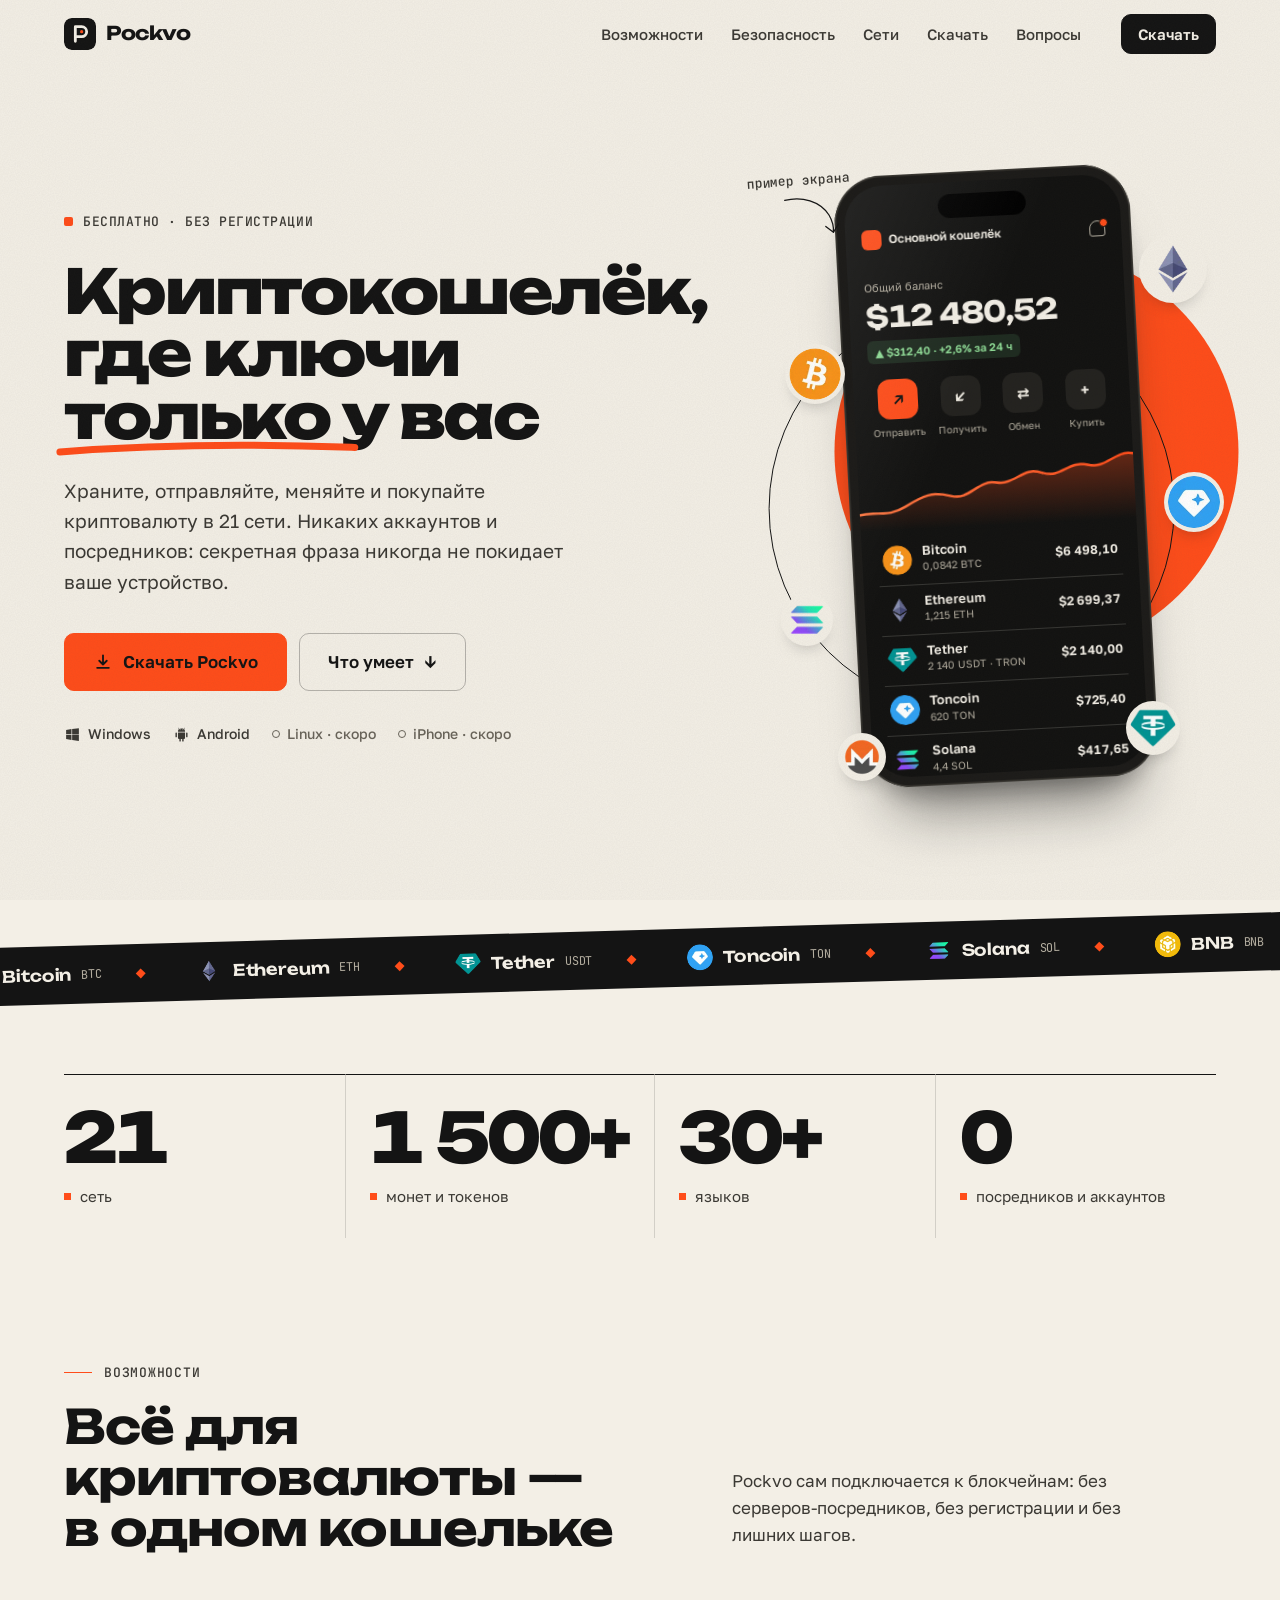
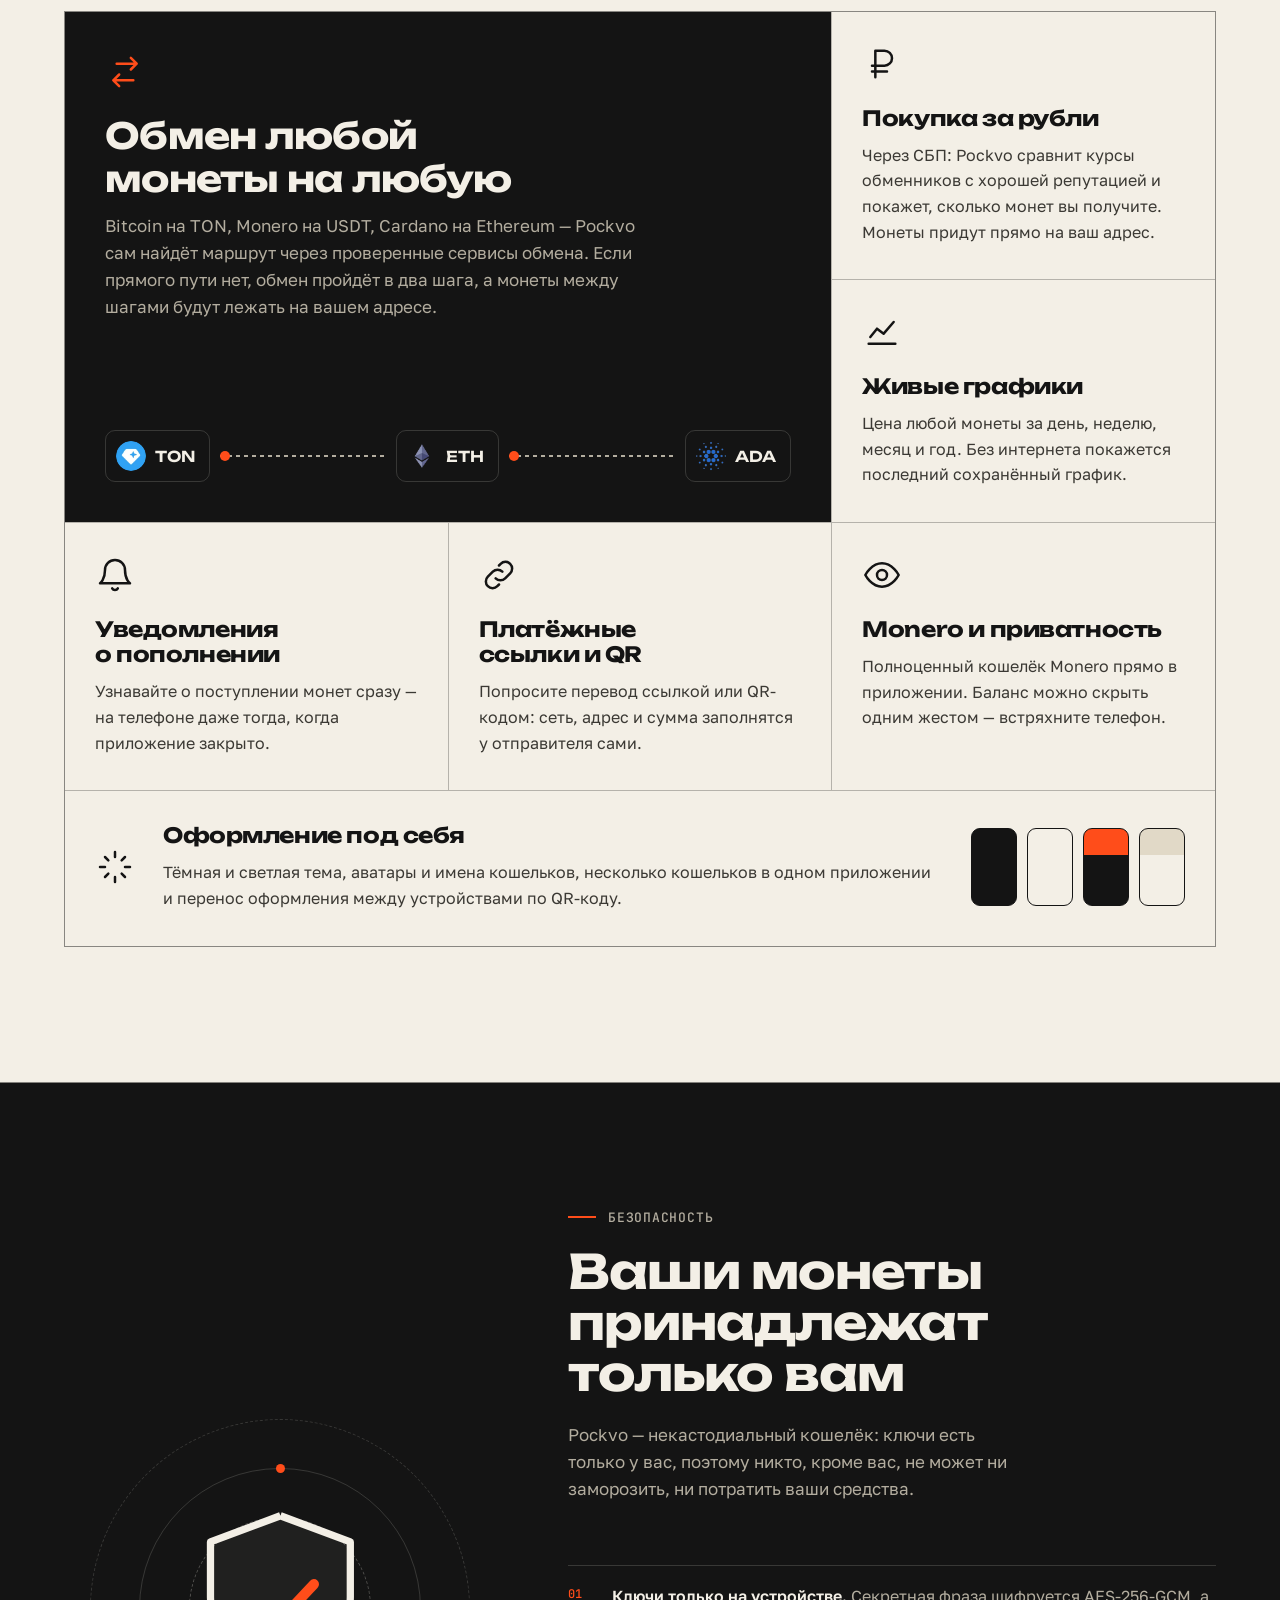
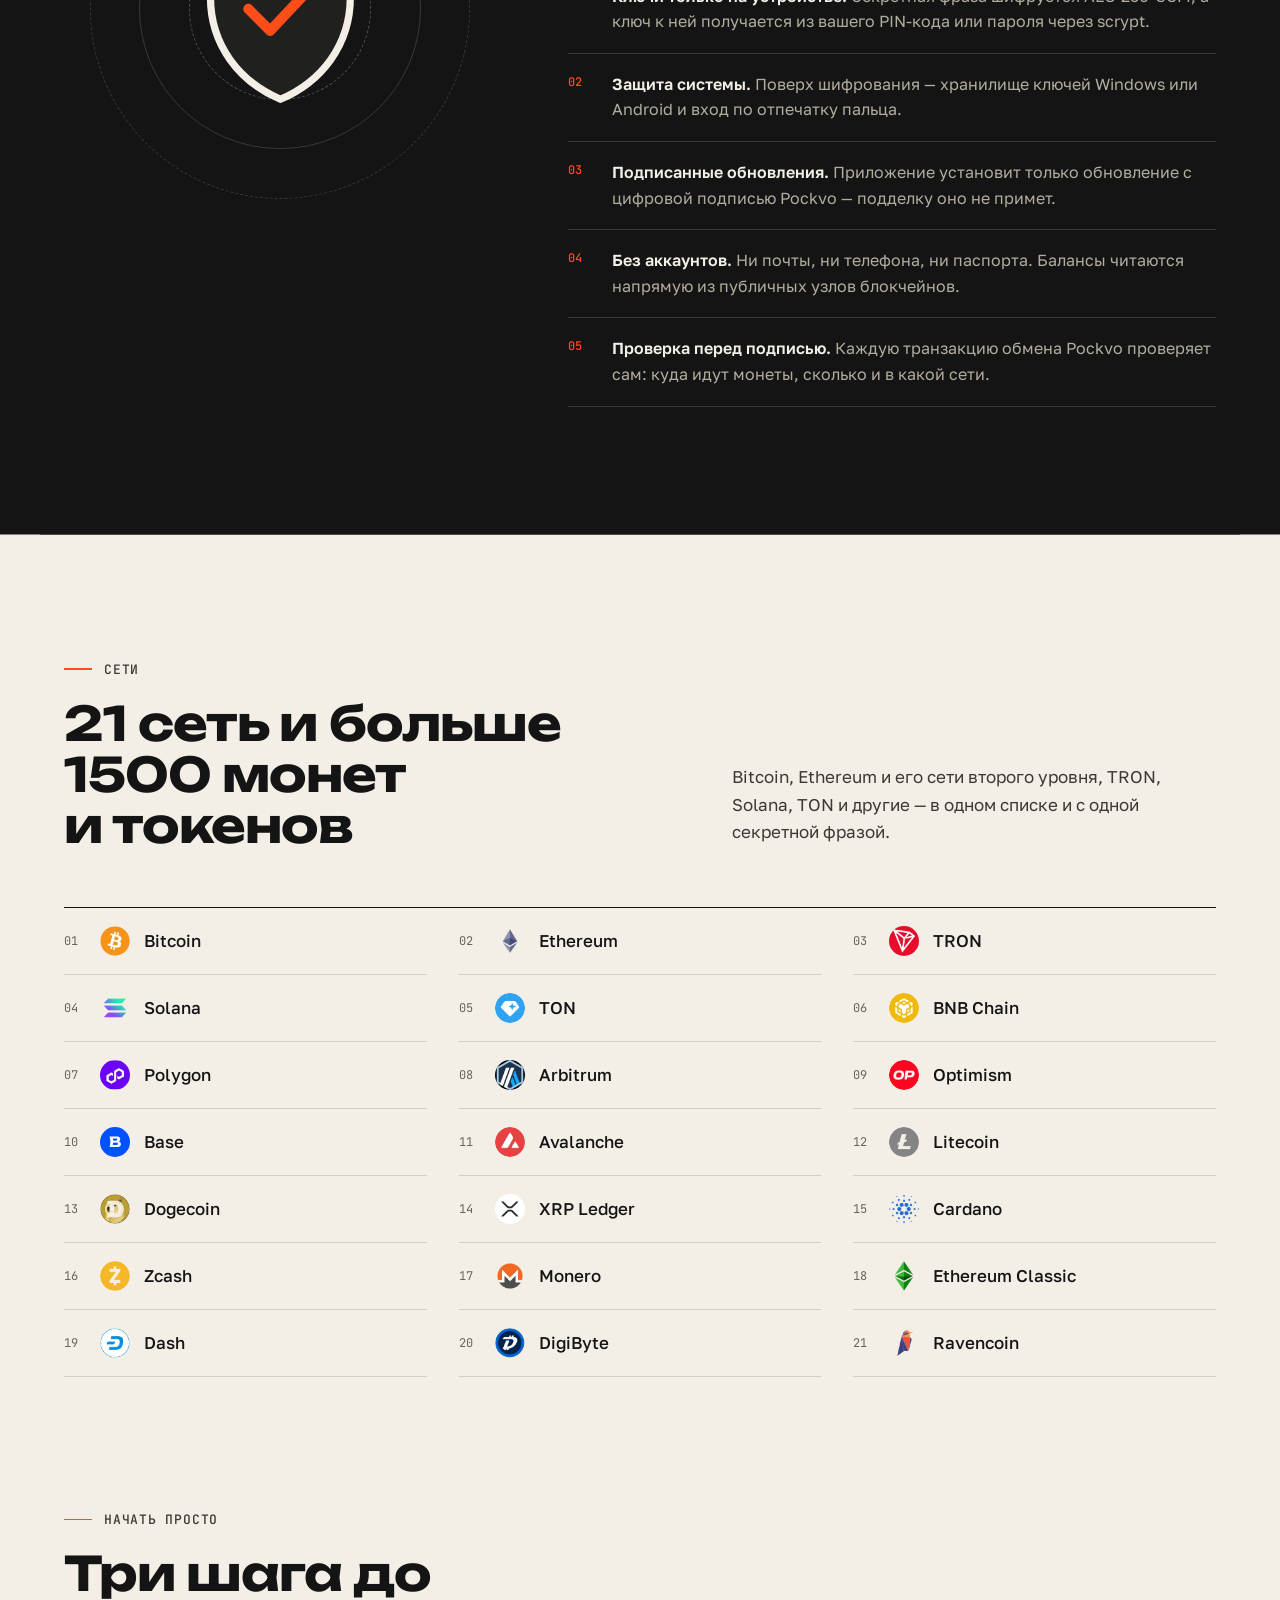
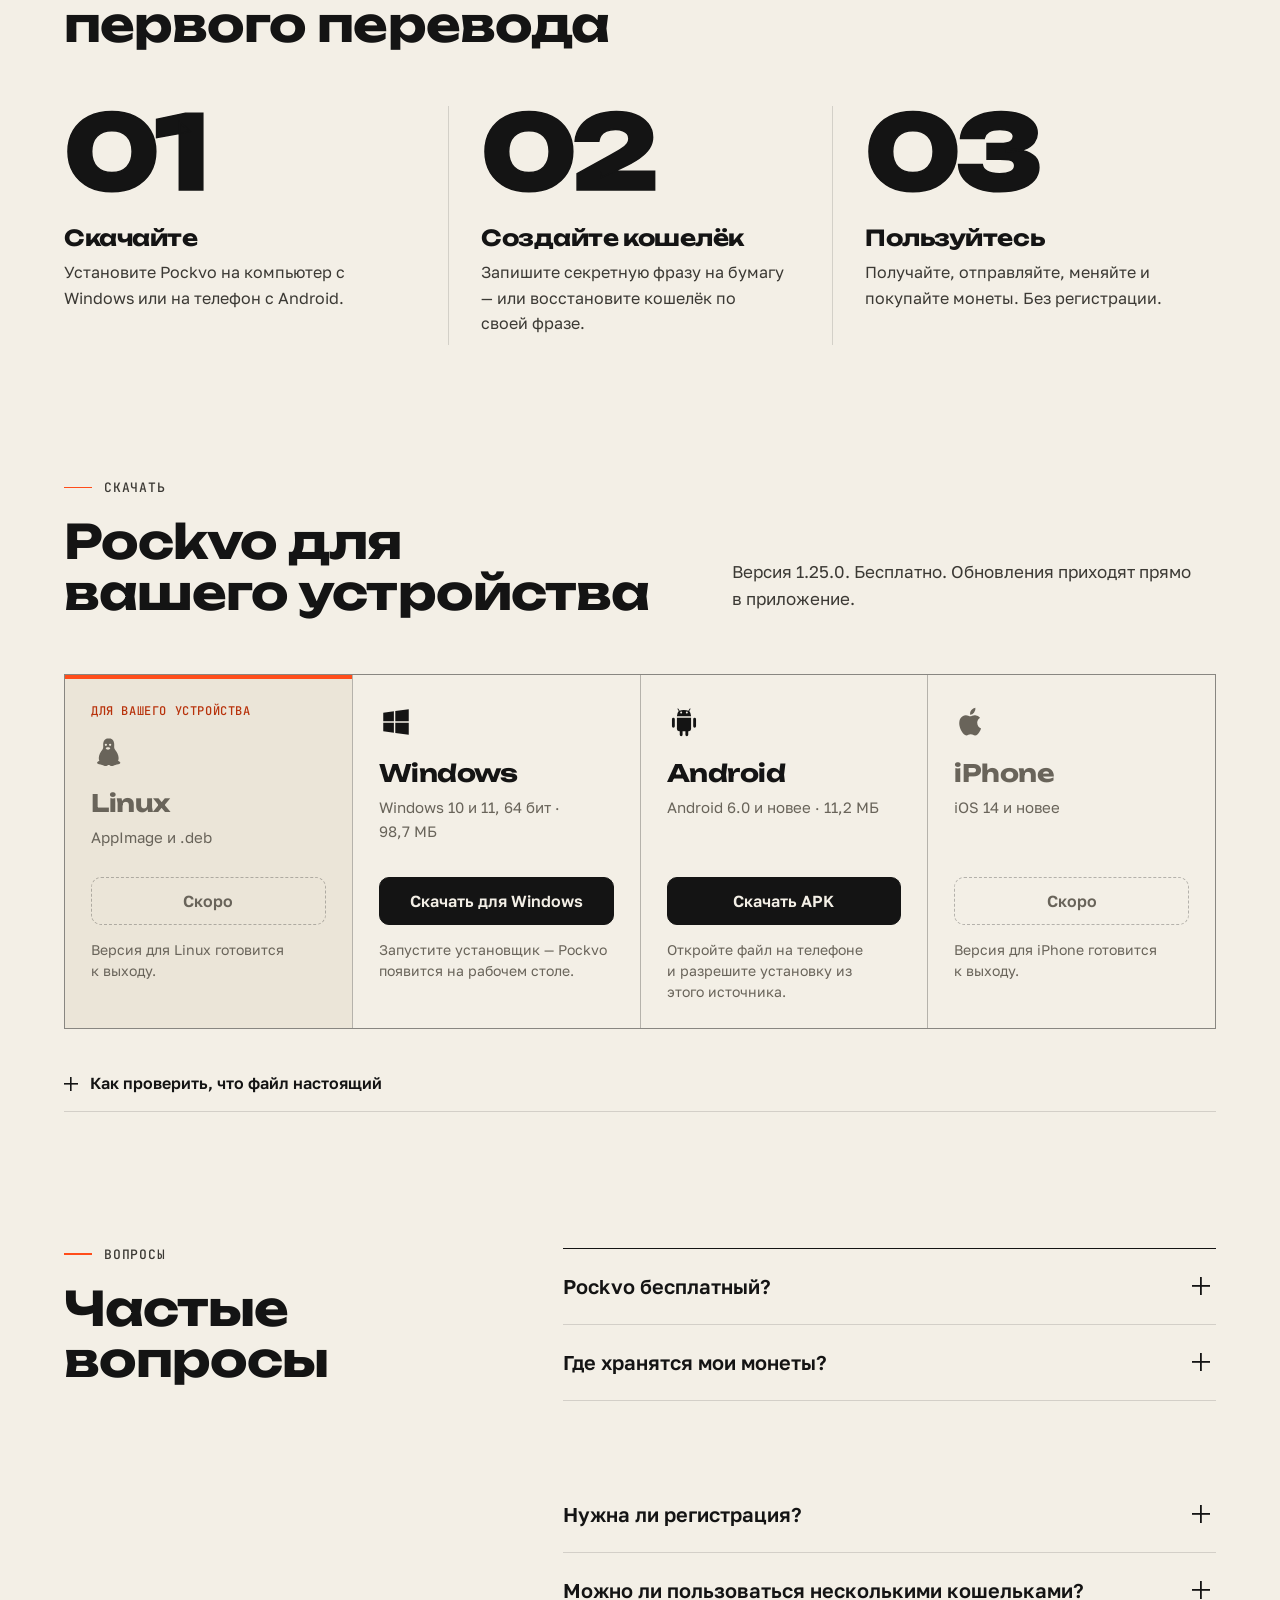
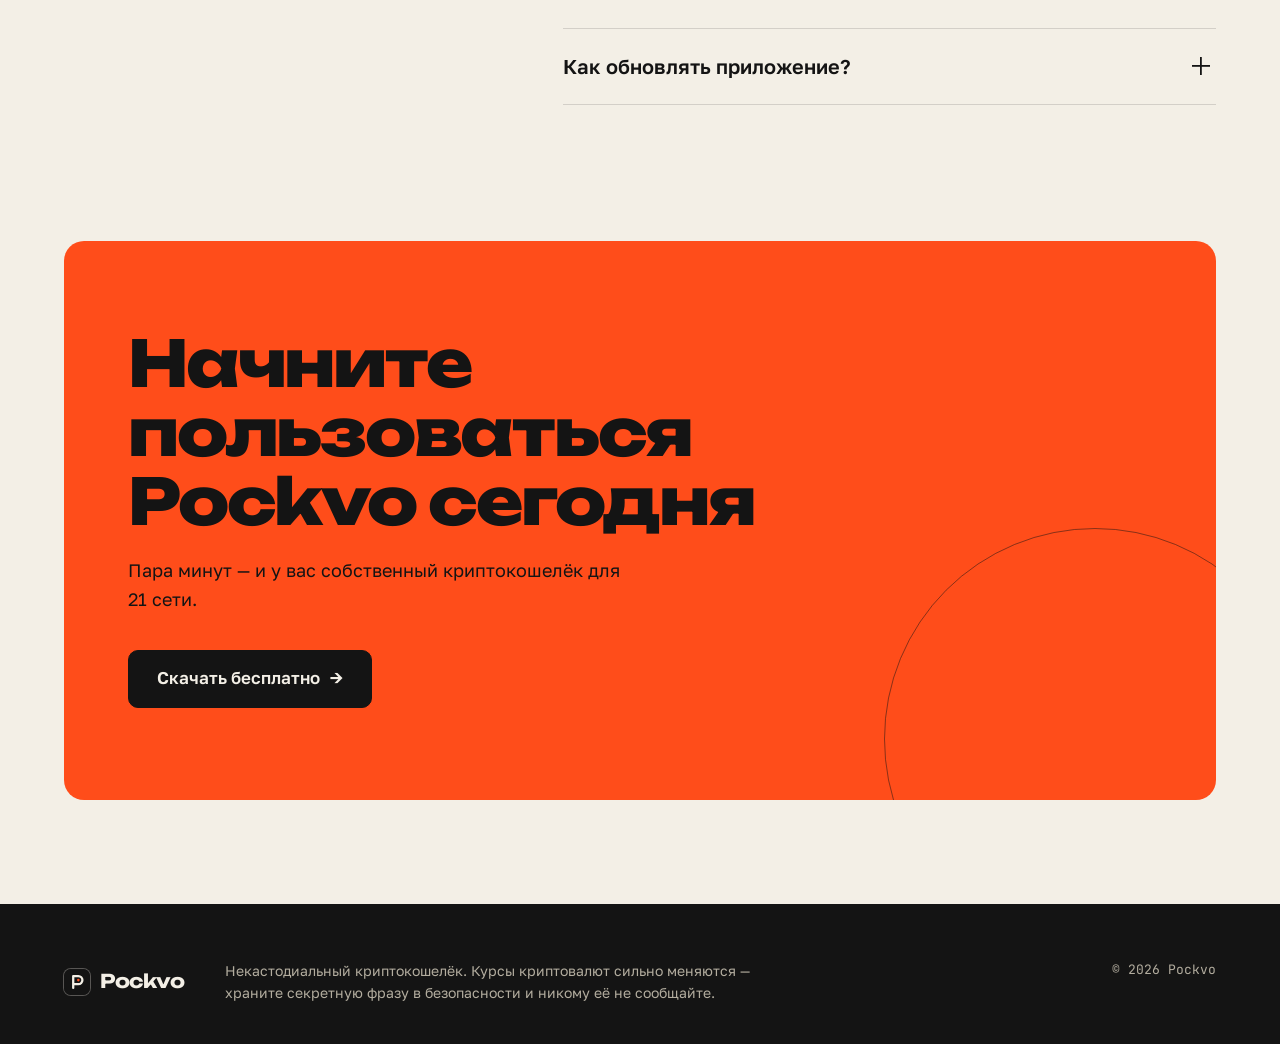
==== commit de7ea00c: "Pockvo website: new paper-and-orange design Co-Authored-By: Claude Opus 5.5 <noreply@anthropic.com>" ====
--- a/index.html
+++ b/index.html
@@ -5,24 +5,23 @@
 <meta name="viewport" content="width=device-width, initial-scale=1, viewport-fit=cover" />
 <title>Pockvo — криптокошелёк, где ключи только у вас</title>
 <meta name="description" content="Pockvo — бесплатный некастодиальный криптокошелёк для Windows и Android. 21 сеть, более 1500 монет и токенов, обмен любой монеты на любую, покупка за рубли. Ключи хранятся только на вашем устройстве." />
-<meta name="theme-color" content="#07080f" />
+<meta name="theme-color" content="#f3efe6" />
+<link rel="preconnect" href="https://fonts.googleapis.com" />
+<link rel="preconnect" href="https://fonts.gstatic.com" crossorigin />
+<link rel="stylesheet" href="https://fonts.googleapis.com/css2?family=Golos+Text:wght@400;500;600;700&family=JetBrains+Mono:wght@400;500&family=Unbounded:wght@500;700;800&display=swap" />
 <meta property="og:title" content="Pockvo — криптокошелёк, где ключи только у вас" />
 <meta property="og:description" content="21 сеть, 1500+ монет и токенов, обмен и покупка — без аккаунтов и посредников." />
 <meta property="og:type" content="website" />
-<link rel="icon" href="assets/logo.svg" type="image/svg+xml" />
+<link rel="icon" href="assets/mark.svg" type="image/svg+xml" />
 <script>document.documentElement.classList.add('js');</script>
 <link rel="stylesheet" href="styles.css" />
 </head>
 <body>
-<div class="bg" aria-hidden="true">
-  <i class="blob b1"></i><i class="blob b2"></i><i class="blob b3"></i>
-  <div class="grid"></div>
-</div>
 
 <header class="nav" id="nav">
   <div class="wrap nav-in">
     <a class="brand" href="#top" aria-label="Pockvo — в начало">
-      <img src="assets/logo.svg" alt="" width="32" height="32" />
+      <img src="assets/mark.svg" alt="" width="32" height="32" />
       <span>Pockvo</span>
     </a>
     <nav class="links" id="links">
@@ -32,7 +31,7 @@
       <a href="#download">Скачать</a>
       <a href="#faq">Вопросы</a>
     </nav>
-    <a class="btn btn-sm btn-glow nav-cta" href="#download">Скачать</a>
+    <a class="btn btn-sm btn-ink nav-cta" href="#download">Скачать</a>
     <button class="burger" id="burger" type="button" aria-label="Меню" aria-expanded="false" aria-controls="links"><i></i><i></i></button>
   </div>
 </header>
@@ -41,15 +40,15 @@
   <!-- hero -->
   <section class="hero wrap">
     <div class="hero-text">
-      <span class="badge reveal"><i class="dot"></i> Бесплатно · без регистрации</span>
-      <h1 class="reveal" style="--d: 80ms">Криптокошелёк,<br />где ключи <span class="grad">только у вас</span></h1>
+      <span class="badge reveal"><i class="dot"></i>Бесплатно · без регистрации</span>
+      <h1 class="reveal" style="--d: 80ms">Криптокошелёк,<br />где ключи <span class="mark">только у вас<svg viewBox="0 0 300 20" preserveAspectRatio="none" aria-hidden="true"><path pathLength="1" d="M3 14 C60 6 120 5 180 9 S270 15 297 7" /></svg></span></h1>
       <p class="lead reveal" style="--d: 160ms">Храните, отправляйте, меняйте и покупайте криптовалюту в 21 сети. Никаких аккаунтов и посредников: секретная фраза никогда не покидает ваше устройство.</p>
       <div class="cta reveal" style="--d: 240ms">
-        <a class="btn btn-lg btn-glow" id="heroDownload" href="#download">
+        <a class="btn btn-lg btn-accent" id="heroDownload" href="#download">
           <svg class="ico" viewBox="0 0 24 24" aria-hidden="true"><path d="M12 4v11m0 0-4.5-4.5M12 15l4.5-4.5M5 19h14" /></svg>
           <span id="heroDownloadText">Скачать Pockvo</span>
         </a>
-        <a class="btn btn-lg btn-ghost" href="#features">Что умеет</a>
+        <a class="btn btn-lg btn-line" href="#features">Что умеет <span class="arr" aria-hidden="true">↓</span></a>
       </div>
       <div class="platforms reveal" style="--d: 320ms">
         <span><svg viewBox="0 0 24 24" aria-hidden="true"><path d="M3 5.5 10.5 4.4v7.1H3zm0 13 7.5 1.1v-7H3zm8.5 1.3L21 21v-8.5h-9.5zm0-15.6v7.3H21V3z" /></svg>Windows</span>
@@ -68,6 +67,7 @@
         <img class="coin c5" src="assets/coins/tether.webp" alt="" />
         <img class="coin c6" src="assets/coins/monero.webp" alt="" />
       </div>
+      <span class="hero-note" aria-hidden="true">пример экрана<svg viewBox="0 0 80 60"><path d="M4 8c22-4 44 4 54 22 4 8 5 15 4 22m0 0-9-8m9 8 7-10" /></svg></span>
       <div class="phone" id="phone" role="img" aria-label="Экран приложения Pockvo: общий баланс, график и список монет">
         <div class="phone-glare"></div>
         <div class="screen">
@@ -87,8 +87,8 @@
           <div class="app-chart">
             <svg viewBox="0 0 300 80" preserveAspectRatio="none" aria-hidden="true">
               <defs>
-                <linearGradient id="cg" x1="0" x2="0" y1="0" y2="1"><stop offset="0" stop-color="#7c5cff" stop-opacity=".45" /><stop offset="1" stop-color="#7c5cff" stop-opacity="0" /></linearGradient>
-                <linearGradient id="cl" x1="0" x2="1"><stop offset="0" stop-color="#8b5cf6" /><stop offset="1" stop-color="#22d3ee" /></linearGradient>
+                <linearGradient id="cg" x1="0" x2="0" y1="0" y2="1"><stop offset="0" stop-color="#ff4d1a" stop-opacity=".35" /><stop offset="1" stop-color="#ff4d1a" stop-opacity="0" /></linearGradient>
+                <linearGradient id="cl" x1="0" x2="1"><stop offset="0" stop-color="#ff7a45" /><stop offset="1" stop-color="#ff4d1a" /></linearGradient>
               </defs>
               <path class="chart-area" d="M0 62 C20 58 30 66 50 55 S80 40 100 46 130 30 150 34 180 18 200 26 230 14 250 20 280 6 300 10 L300 80 L0 80Z" fill="url(#cg)" />
               <path class="chart-line" pathLength="1" d="M0 62 C20 58 30 66 50 55 S80 40 100 46 130 30 150 34 180 18 200 26 230 14 250 20 280 6 300 10" fill="none" stroke="url(#cl)" stroke-width="2.6" stroke-linecap="round" />
@@ -109,7 +109,9 @@
 
   <!-- coin ticker -->
   <section class="ticker" aria-label="Поддерживаемые монеты">
-    <div class="ticker-track" id="ticker"></div>
+    <div class="ticker-band">
+      <div class="ticker-track" id="ticker"></div>
+    </div>
   </section>
 
   <!-- numbers -->
@@ -180,10 +182,10 @@
       <div class="shield">
         <i class="ring r1"></i><i class="ring r2"></i><i class="ring r3"></i>
         <svg viewBox="0 0 120 140">
-          <defs><linearGradient id="sg" x1="0" y1="0" x2="1" y2="1"><stop offset="0" stop-color="#8b5cf6" /><stop offset="1" stop-color="#22d3ee" /></linearGradient></defs>
+          
           <path class="shield-fill" d="M60 6 12 24v38c0 33 20 58 48 70 28-12 48-37 48-70V24z" />
-          <path class="shield-path" pathLength="1" d="M60 6 12 24v38c0 33 20 58 48 70 28-12 48-37 48-70V24z" fill="none" stroke="url(#sg)" stroke-width="5" stroke-linejoin="round" />
-          <path class="shield-check" pathLength="1" d="m38 70 15 15 30-32" fill="none" stroke="#fff" stroke-width="7" stroke-linecap="round" stroke-linejoin="round" />
+          <path class="shield-path" pathLength="1" d="M60 6 12 24v38c0 33 20 58 48 70 28-12 48-37 48-70V24z" fill="none" stroke="#141414" stroke-width="5" stroke-linejoin="round" />
+          <path class="shield-check" pathLength="1" d="m38 70 15 15 30-32" fill="none" stroke="#ff4d1a" stroke-width="7" stroke-linecap="round" stroke-linejoin="round" />
         </svg>
       </div>
     </div>
@@ -220,9 +222,9 @@
       <h2>Три шага до первого перевода</h2>
     </div>
     <ol class="steps">
-      <li class="step spot reveal"><span class="num">1</span><h3>Скачайте</h3><p>Установите Pockvo на компьютер с Windows или на телефон с Android.</p></li>
-      <li class="step spot reveal" style="--d: 100ms"><span class="num">2</span><h3>Создайте кошелёк</h3><p>Запишите секретную фразу на бумагу — или восстановите кошелёк по своей фразе.</p></li>
-      <li class="step spot reveal" style="--d: 200ms"><span class="num">3</span><h3>Пользуйтесь</h3><p>Получайте, отправляйте, меняйте и покупайте монеты. Без регистрации.</p></li>
+      <li class="step spot reveal"><span class="num" aria-hidden="true">01</span><h3>Скачайте</h3><p>Установите Pockvo на компьютер с Windows или на телефон с Android.</p></li>
+      <li class="step spot reveal" style="--d: 100ms"><span class="num" aria-hidden="true">02</span><h3>Создайте кошелёк</h3><p>Запишите секретную фразу на бумагу — или восстановите кошелёк по своей фразе.</p></li>
+      <li class="step spot reveal" style="--d: 200ms"><span class="num" aria-hidden="true">03</span><h3>Пользуйтесь</h3><p>Получайте, отправляйте, меняйте и покупайте монеты. Без регистрации.</p></li>
     </ol>
   </section>
 
@@ -239,7 +241,7 @@
         <div class="dl-ico"><svg viewBox="0 0 24 24" aria-hidden="true"><path d="M3 5.5 10.5 4.4v7.1H3zm0 13 7.5 1.1v-7H3zm8.5 1.3L21 21v-8.5h-9.5zm0-15.6v7.3H21V3z" /></svg></div>
         <h3>Windows</h3>
         <p class="dl-meta" data-meta="windows">Windows 10 и 11, 64 бит</p>
-        <a class="btn btn-block btn-glow dl-btn is-off" data-dl="windows" href="#download" aria-disabled="true">Скоро</a>
+        <a class="btn btn-block btn-ink dl-btn is-off" data-dl="windows" href="#download" aria-disabled="true">Скоро</a>
         <p class="dl-hint">Запустите установщик — Pockvo появится на рабочем столе.</p>
       </article>
       <article class="dl-card reveal" style="--d: 80ms" data-os="android">
@@ -247,7 +249,7 @@
         <div class="dl-ico"><svg viewBox="0 0 24 24" aria-hidden="true"><path d="M7 9h10v8a1.5 1.5 0 0 1-1.5 1.5H15V21a1 1 0 0 1-2 0v-2.5h-2V21a1 1 0 0 1-2 0v-2.5h-.5A1.5 1.5 0 0 1 7 17zm-2.5 0a1 1 0 0 1 1 1v5a1 1 0 0 1-2 0v-5a1 1 0 0 1 1-1zm15 0a1 1 0 0 1 1 1v5a1 1 0 0 1-2 0v-5a1 1 0 0 1 1-1zM8.3 4.3l-.9-1.5a.3.3 0 0 1 .5-.3l1 1.6A6 6 0 0 1 12 3.5c1.1 0 2.2.2 3.1.6l1-1.6a.3.3 0 0 1 .5.3l-.9 1.5A5.4 5.4 0 0 1 17 8H7a5.4 5.4 0 0 1 1.3-3.7zM10 6a.7.7 0 1 0 0-1.4.7.7 0 0 0 0 1.4zm4 0a.7.7 0 1 0 0-1.4.7.7 0 0 0 0 1.4z" /></svg></div>
         <h3>Android</h3>
         <p class="dl-meta" data-meta="android">Android 6.0 и новее</p>
-        <a class="btn btn-block btn-glow dl-btn is-off" data-dl="android" href="#download" aria-disabled="true">Скоро</a>
+        <a class="btn btn-block btn-ink dl-btn is-off" data-dl="android" href="#download" aria-disabled="true">Скоро</a>
         <p class="dl-hint">Откройте файл на телефоне и разрешите установку из этого источника.</p>
       </article>
       <article class="dl-card soon reveal" style="--d: 160ms" data-os="linux">
@@ -297,14 +299,14 @@
     <div class="final reveal">
       <h2>Начните пользоваться Pockvo сегодня</h2>
       <p>Пара минут — и у вас собственный криптокошелёк для 21 сети.</p>
-      <a class="btn btn-lg btn-light" href="#download">Скачать бесплатно</a>
+      <a class="btn btn-lg btn-accent" href="#download">Скачать бесплатно <span class="arr" aria-hidden="true">→</span></a>
     </div>
   </section>
 </main>
 
 <footer class="foot">
   <div class="wrap foot-in">
-    <a class="brand" href="#top"><img src="assets/logo.svg" alt="" width="26" height="26" /><span>Pockvo</span></a>
+    <a class="brand" href="#top"><img src="assets/mark.svg" alt="" width="26" height="26" /><span>Pockvo</span></a>
     <p>Некастодиальный криптокошелёк. Курсы криптовалют сильно меняются — храните секретную фразу в безопасности и никому её не сообщайте.</p>
     <span class="copy">© <span id="year">2026</span> Pockvo</span>
   </div>
--- a/styles.css
+++ b/styles.css
@@ -1,415 +1,756 @@
-/* Pockvo — website */
+/* Pockvo — website. Paper, ink and one signal orange. */
 :root {
-  --bg: #07080f;
-  --bg-2: #0c0e1a;
-  --surface: rgba(255, 255, 255, 0.035);
-  --surface-2: rgba(255, 255, 255, 0.06);
-  --border: rgba(255, 255, 255, 0.08);
-  --border-2: rgba(255, 255, 255, 0.16);
-  --text: #f3f4fa;
-  --muted: #9aa3c7;
-  --dim: #6b7396;
-  --violet: #8b5cf6;
-  --indigo: #4f7bff;
-  --cyan: #22d3ee;
-  --green: #2dd4a0;
-  --grad: linear-gradient(120deg, #8b5cf6 0%, #4f7bff 50%, #22d3ee 100%);
-  --radius: 24px;
-  --ease: cubic-bezier(0.2, 0.7, 0.2, 1);
+  --paper: #f3efe6;
+  --paper-2: #ebe5d8;
+  --paper-3: #e1d9c7;
+  --ink: #141414;
+  --ink-2: #3b3934;
+  --muted: #69645a;
+  --line: rgba(20, 20, 20, 0.14);
+  --line-2: rgba(20, 20, 20, 0.28);
+  --accent: #ff4d1a;
+  --accent-text: #b8320b;
+  --on-ink: #f3efe6;
+  --on-ink-muted: #b3ad9f;
+  --on-ink-line: rgba(243, 239, 230, 0.16);
+  --display: Unbounded, "Golos Text", system-ui, sans-serif;
+  --sans: "Golos Text", "Segoe UI", system-ui, -apple-system, Roboto, Arial, sans-serif;
+  --mono: "JetBrains Mono", ui-monospace, "Cascadia Mono", Consolas, monospace;
+  --ease: cubic-bezier(0.22, 1, 0.36, 1);
+  --ease-io: cubic-bezier(0.65, 0, 0.35, 1);
   --nav-h: 68px;
-  color-scheme: dark;
+  --gutter: 24px;
+  color-scheme: light;
 }
 
 * { box-sizing: border-box; }
-html { overflow-x: clip; scroll-behavior: smooth; scroll-padding-top: calc(var(--nav-h) + 12px); -webkit-text-size-adjust: 100%; }
+html { overflow-x: clip; scroll-padding-top: calc(var(--nav-h) + 16px); -webkit-text-size-adjust: 100%; }
 body {
   margin: 0;
-  background: var(--bg);
-  color: var(--text);
-  font: 16px/1.6 Inter, "Segoe UI", system-ui, -apple-system, Roboto, "Helvetica Neue", Arial, sans-serif;
+  background: var(--paper);
+  color: var(--ink);
+  font: 17px/1.6 var(--sans);
   -webkit-font-smoothing: antialiased;
-  overflow-x: hidden;
+  text-rendering: optimizeLegibility;
+  overflow-x: clip;
+}
+/* fine paper grain */
+body::after {
+  content: "";
+  position: fixed;
+  inset: 0;
+  z-index: 90;
+  pointer-events: none;
+  opacity: 0.32;
+  background-image: url("data:image/svg+xml,%3Csvg xmlns='http://www.w3.org/2000/svg' width='220' height='220'%3E%3Cfilter id='n'%3E%3CfeTurbulence type='fractalNoise' baseFrequency='.85' numOctaves='2' stitchTiles='stitch'/%3E%3CfeColorMatrix values='0 0 0 0 .08 0 0 0 0 .07 0 0 0 0 .05 0 0 0 .18 0'/%3E%3C/filter%3E%3Crect width='100%25' height='100%25' filter='url(%23n)'/%3E%3C/svg%3E");
 }
 img { display: block; max-width: 100%; }
 a { color: inherit; text-decoration: none; }
-h1, h2, h3 { margin: 0; letter-spacing: -0.025em; line-height: 1.12; }
-p { margin: 0; }
-code { font: 0.9em ui-monospace, "Cascadia Mono", Consolas, monospace; background: var(--surface-2); padding: 2px 6px; border-radius: 6px; }
-::selection { background: rgba(139, 92, 246, 0.45); }
-.wrap { width: 100%; max-width: 1180px; margin-left: auto; margin-right: auto; padding-left: 24px; padding-right: 24px; }
+h1, h2, h3 { margin: 0; font-family: var(--display); font-weight: 700; letter-spacing: -0.02em; line-height: 1.08; text-wrap: balance; }
+p { margin: 0; text-wrap: pretty; }
+code { font: 0.86em var(--mono); background: var(--paper-3); padding: 2px 6px; border-radius: 4px; overflow-wrap: anywhere; }
+::selection { background: var(--accent); color: var(--ink); }
+:focus-visible { outline: 2px solid var(--accent); outline-offset: 3px; border-radius: 4px; }
+.wrap { width: 100%; max-width: 1200px; margin-left: auto; margin-right: auto; padding-left: var(--gutter); padding-right: var(--gutter); }
 .muted { color: var(--muted); }
-
-/* ---------- background ---------- */
-.bg { position: fixed; inset: 0; z-index: -1; overflow: hidden; pointer-events: none; }
-.blob { position: absolute; border-radius: 50%; will-change: transform; }
-.b1 { width: 820px; height: 820px; left: -260px; top: -300px; background: radial-gradient(circle, rgba(139, 92, 246, 0.32), transparent 62%); animation: drift1 22s ease-in-out infinite alternate; }
-.b2 { width: 760px; height: 760px; right: -280px; top: 10vh; background: radial-gradient(circle, rgba(34, 211, 238, 0.2), transparent 62%); animation: drift2 26s ease-in-out infinite alternate; }
-.b3 { width: 900px; height: 900px; left: 25%; top: 70vh; background: radial-gradient(circle, rgba(79, 123, 255, 0.18), transparent 62%); animation: drift3 30s ease-in-out infinite alternate; }
-@keyframes drift1 { to { transform: translate(140px, 90px) scale(1.12); } }
-@keyframes drift2 { to { transform: translate(-120px, 120px) scale(0.92); } }
-@keyframes drift3 { to { transform: translate(-160px, -140px) scale(1.08); } }
-.grid {
-  position: absolute; inset: 0;
-  background-image: linear-gradient(rgba(255, 255, 255, 0.035) 1px, transparent 1px), linear-gradient(90deg, rgba(255, 255, 255, 0.035) 1px, transparent 1px);
-  background-size: 64px 64px;
-  mask-image: radial-gradient(ellipse 80% 60% at 50% 0%, #000 30%, transparent 75%);
-  -webkit-mask-image: radial-gradient(ellipse 80% 60% at 50% 0%, #000 30%, transparent 75%);
-}
-.cursor-glow {
-  position: fixed; left: 0; top: 0; width: 520px; height: 520px; margin: -260px 0 0 -260px; border-radius: 50%;
-  background: radial-gradient(circle, rgba(139, 92, 246, 0.12), transparent 60%);
-  pointer-events: none; z-index: 0; opacity: 0; transition: opacity 0.4s; will-change: transform;
-}
-.progress { position: fixed; top: 0; left: 0; height: 2px; width: 100%; background: var(--grad); transform-origin: 0 50%; transform: scaleX(0); z-index: 60; }
-
-/* ---------- reveal on scroll ---------- */
-.js .reveal { opacity: 0; transform: translateY(26px); transition: opacity 0.9s var(--ease), transform 0.9s var(--ease); transition-delay: var(--d, 0ms); }
-.js .reveal.in { opacity: 1; transform: none; }
 
 /* ---------- buttons ---------- */
 .btn {
-  position: relative; display: inline-flex; align-items: center; justify-content: center; gap: 10px;
-  height: 48px; padding: 0 22px; border-radius: 14px; border: 1px solid transparent;
-  font: 600 15px/1 inherit; color: var(--text); cursor: pointer; white-space: nowrap;
-  transition: transform 0.25s var(--ease), box-shadow 0.3s, background 0.3s, border-color 0.3s, opacity 0.3s;
-  overflow: hidden; isolation: isolate;
-}
+  --h: 48px;
+  position: relative;
+  display: inline-flex;
+  align-items: center;
+  justify-content: center;
+  gap: 10px;
+  min-height: var(--h);
+  padding: 0 22px;
+  border: 1.5px solid var(--ink);
+  border-radius: 10px;
+  font: 600 16px/1.2 var(--sans);
+  white-space: nowrap;
+  cursor: pointer;
+  transition: background-color 0.25s var(--ease), color 0.25s var(--ease), border-color 0.25s var(--ease), transform 0.16s var(--ease);
+  -webkit-tap-highlight-color: transparent;
+  touch-action: manipulation;
+}
+.btn:active { transform: scale(0.97); }
+.btn-sm { --h: 40px; padding: 0 16px; font-size: 15px; }
+.btn-lg { --h: 58px; padding: 0 28px; font-size: 17px; }
+.btn-block { display: flex; width: 100%; }
+.btn-accent { background: var(--accent); border-color: var(--accent); color: var(--ink); }
+.btn-ink { background: var(--ink); color: var(--paper); }
+.btn-line { background: transparent; color: var(--ink); border-color: var(--line-2); }
 .btn .ico { width: 20px; height: 20px; fill: none; stroke: currentColor; stroke-width: 2.2; stroke-linecap: round; stroke-linejoin: round; }
-.btn-sm { height: 40px; padding: 0 16px; border-radius: 12px; font-size: 14px; }
-.btn-lg { height: 56px; padding: 0 26px; border-radius: 16px; font-size: 16px; }
-.btn-block { width: 100%; }
-.btn-glow { background: var(--grad); background-size: 160% 100%; box-shadow: 0 10px 30px -8px rgba(124, 92, 255, 0.65), inset 0 1px 0 rgba(255, 255, 255, 0.25); }
-.btn-glow::after {
-  content: ""; position: absolute; inset: 0; z-index: -1;
-  background: linear-gradient(110deg, transparent 30%, rgba(255, 255, 255, 0.35) 50%, transparent 70%);
-  transform: translateX(-120%); transition: transform 0.7s var(--ease);
-}
-.btn-glow:hover { transform: translateY(-2px); box-shadow: 0 16px 40px -8px rgba(124, 92, 255, 0.8), inset 0 1px 0 rgba(255, 255, 255, 0.3); background-position: 100% 0; }
-.btn-glow:hover::after { transform: translateX(120%); }
-.btn-glow:active { transform: translateY(0) scale(0.98); }
-.btn-ghost { background: var(--surface); border-color: var(--border-2); backdrop-filter: blur(10px); }
-.btn-ghost:hover { background: var(--surface-2); border-color: rgba(255, 255, 255, 0.28); transform: translateY(-2px); }
-.btn-light { background: #fff; color: #0b0d1a; box-shadow: 0 14px 40px -10px rgba(255, 255, 255, 0.45); }
-.btn-light:hover { transform: translateY(-2px); box-shadow: 0 18px 50px -10px rgba(255, 255, 255, 0.6); }
-.btn-disabled, .btn.is-off { background: var(--surface-2); border-color: var(--border); color: var(--dim); box-shadow: none; cursor: default; }
-.btn.is-off::after { display: none; }
-.btn.is-off:hover { transform: none; }
-
-/* ---------- nav ---------- */
-.nav { position: fixed; top: 0; left: 0; right: 0; z-index: 50; height: var(--nav-h); transition: background 0.35s, border-color 0.35s, backdrop-filter 0.35s; border-bottom: 1px solid transparent; }
-.nav.scrolled { background: rgba(7, 8, 15, 0.72); backdrop-filter: blur(18px) saturate(1.4); -webkit-backdrop-filter: blur(18px) saturate(1.4); border-bottom-color: var(--border); }
+.btn .arr { display: inline-block; transition: transform 0.3s var(--ease); }
+@media (hover: hover) {
+  .btn-accent:hover { background: var(--ink); border-color: var(--ink); color: var(--paper); }
+  .btn-ink:hover { background: var(--accent); border-color: var(--accent); color: var(--ink); }
+  .btn-line:hover { border-color: var(--ink); background: var(--ink); color: var(--paper); }
+  .btn:hover .arr { transform: translateX(4px); }
+  .btn-line:hover .arr { transform: translateY(3px); }
+  .btn:hover .ico path { animation: nudge 0.9s var(--ease) infinite; }
+}
+@keyframes nudge { 50% { transform: translateY(2px); } }
+.btn.is-off, .btn-disabled {
+  background: transparent;
+  color: var(--muted);
+  border: 1.5px dashed var(--line-2);
+  cursor: default;
+  pointer-events: none;
+}
+
+/* ---------- navigation ---------- */
+.nav {
+  position: fixed;
+  inset: 0 0 auto;
+  z-index: 50;
+  height: var(--nav-h);
+  background: rgba(243, 239, 230, 0);
+  border-bottom: 1px solid transparent;
+  transition: background-color 0.3s, border-color 0.3s;
+}
+.nav.scrolled, .nav.open { background: rgba(243, 239, 230, 0.94); border-bottom-color: var(--line); backdrop-filter: blur(10px); -webkit-backdrop-filter: blur(10px); }
 .nav-in { height: 100%; display: flex; align-items: center; gap: 28px; }
-.brand { display: inline-flex; align-items: center; gap: 10px; font-weight: 800; font-size: 20px; letter-spacing: -0.02em; }
-.brand img { transition: transform 0.5s var(--ease); }
-.brand:hover img { transform: rotate(-8deg) scale(1.06); }
-.links { display: flex; gap: 6px; margin-left: auto; }
-.links a { position: relative; padding: 8px 12px; border-radius: 10px; color: var(--muted); font-size: 15px; font-weight: 500; transition: color 0.2s, background 0.2s; }
-.links a:hover { color: var(--text); background: var(--surface-2); }
-.links a.active { color: var(--text); }
-.links a.active::after { content: ""; position: absolute; left: 12px; right: 12px; bottom: 2px; height: 2px; border-radius: 2px; background: var(--grad); }
-.burger { display: none; width: 42px; height: 42px; border: 1px solid var(--border-2); border-radius: 12px; background: var(--surface); cursor: pointer; position: relative; }
-.burger i { position: absolute; left: 12px; right: 12px; height: 2px; border-radius: 2px; background: var(--text); transition: transform 0.3s var(--ease), top 0.3s var(--ease); }
-.burger i:first-child { top: 15px; }
-.burger i:last-child { top: 24px; }
-.nav.open .burger i:first-child { top: 20px; transform: rotate(45deg); }
-.nav.open .burger i:last-child { top: 20px; transform: rotate(-45deg); }
+.brand { display: inline-flex; align-items: center; gap: 10px; min-height: 44px; font: 700 19px/1 var(--display); letter-spacing: -0.02em; flex-shrink: 0; }
+.brand img { width: 32px; height: 32px; border-radius: 8px; transition: transform 0.5s var(--ease); }
+.brand:hover img { transform: rotate(-8deg); }
+.links { display: flex; gap: 4px; margin-left: auto; }
+.links a { position: relative; padding: 8px 12px; font-size: 15px; font-weight: 500; color: var(--ink-2); transition: color 0.2s; }
+.links a::after {
+  content: "";
+  position: absolute;
+  left: 12px; right: 12px; bottom: 2px;
+  height: 2px;
+  background: var(--accent);
+  transform: scaleX(0);
+  transform-origin: left;
+  transition: transform 0.35s var(--ease);
+}
+.links a:hover { color: var(--ink); }
+.links a:hover::after, .links a.active::after { transform: scaleX(1); }
+.links a.active { color: var(--ink); }
+.nav-cta { flex-shrink: 0; }
+.burger { display: none; }
+.progress {
+  position: fixed;
+  top: 0; left: 0; right: 0;
+  z-index: 60;
+  height: 3px;
+  background: var(--accent);
+  transform: scaleX(0);
+  transform-origin: left;
+  pointer-events: none;
+}
+
+/* ---------- reveal ---------- */
+.js .reveal { opacity: 0; transform: translateY(22px); transition: opacity 0.8s var(--ease) var(--d, 0ms), transform 0.8s var(--ease) var(--d, 0ms); }
+.js .reveal.in { opacity: 1; transform: none; }
 
 /* ---------- hero ---------- */
-.hero { min-height: 100vh; min-height: 100svh; display: grid; grid-template-columns: 1.05fr 0.95fr; align-items: center; gap: 40px; padding-top: calc(var(--nav-h) + 40px); padding-bottom: 60px; }
-.badge { display: inline-flex; align-items: center; gap: 10px; padding: 7px 14px 7px 10px; border-radius: 99px; border: 1px solid var(--border-2); background: var(--surface); font-size: 14px; color: var(--muted); backdrop-filter: blur(8px); }
-.dot { width: 8px; height: 8px; border-radius: 50%; background: var(--green); box-shadow: 0 0 0 0 rgba(45, 212, 160, 0.6); animation: pulse 2.2s infinite; }
-@keyframes pulse { 70% { box-shadow: 0 0 0 10px rgba(45, 212, 160, 0); } 100% { box-shadow: 0 0 0 0 rgba(45, 212, 160, 0); } }
-.hero h1 { margin: 22px 0 20px; font-size: clamp(40px, 6.2vw, 76px); font-weight: 800; letter-spacing: -0.04em; line-height: 1.02; }
-.grad { background: linear-gradient(100deg, #a78bfa, #60a5fa 35%, #22d3ee 55%, #a78bfa 80%); background-size: 220% 100%; -webkit-background-clip: text; background-clip: text; color: transparent; animation: shimmer 7s linear infinite; }
-@keyframes shimmer { to { background-position: -220% 0; } }
-.lead { font-size: clamp(17px, 1.6vw, 20px); color: var(--muted); max-width: 560px; }
-.cta { display: flex; flex-wrap: wrap; gap: 12px; margin-top: 34px; }
-.platforms { display: flex; flex-wrap: wrap; gap: 8px 18px; margin-top: 26px; color: var(--muted); font-size: 14px; }
+.hero {
+  display: grid;
+  grid-template-columns: minmax(0, 1fr) 440px;
+  align-items: center;
+  gap: 40px;
+  min-height: min(100svh, 940px);
+  padding-top: calc(var(--nav-h) + 48px);
+  padding-bottom: 64px;
+}
+.badge {
+  display: inline-flex;
+  align-items: center;
+  gap: 10px;
+  font: 500 13px/1 var(--mono);
+  letter-spacing: 0.04em;
+  text-transform: uppercase;
+  color: var(--ink-2);
+}
+.badge .dot { width: 9px; height: 9px; background: var(--accent); border-radius: 2px; animation: blink 2.4s steps(1) infinite; }
+@keyframes blink { 50% { opacity: 0.25; } }
+.hero h1 {
+  margin-top: 26px;
+  font-size: clamp(30px, 4.8vw, 62px);
+  font-weight: 800;
+  line-height: 1.02;
+  letter-spacing: -0.035em;
+}
+.mark { position: relative; display: inline-block; white-space: nowrap; }
+.mark svg { position: absolute; left: -2%; bottom: -0.16em; width: 104%; height: 0.3em; overflow: visible; }
+.mark path { fill: none; stroke: var(--accent); stroke-width: 7; stroke-linecap: round; stroke-dasharray: 1; stroke-dashoffset: 1; vector-effect: non-scaling-stroke; }
+.js .reveal.in .mark path, html:not(.js) .mark path { transition: stroke-dashoffset 1.1s var(--ease-io) 0.75s; stroke-dashoffset: 0; }
+.lead { margin-top: 28px; max-width: 540px; font-size: clamp(17px, 1.5vw, 19px); color: var(--ink-2); }
+.cta { display: flex; flex-wrap: wrap; gap: 12px; margin-top: 36px; }
+.platforms { display: flex; flex-wrap: wrap; gap: 8px 22px; margin-top: 32px; font-size: 14px; font-weight: 500; color: var(--ink-2); }
 .platforms span { display: inline-flex; align-items: center; gap: 7px; }
 .platforms svg { width: 17px; height: 17px; fill: currentColor; }
-.platforms .soon { color: var(--dim); }
+.platforms .soon { color: var(--muted); }
+.platforms .soon::before { content: ""; width: 6px; height: 6px; border: 1.5px solid currentColor; border-radius: 50%; }
 
 .hero-visual { position: relative; display: grid; place-items: center; min-height: 640px; }
+/* a flat orange sun behind the phone, and its pencil outline */
+.hero-visual::before,
+.hero-visual::after {
+  content: "";
+  position: absolute;
+  width: min(460px, 92%);
+  aspect-ratio: 1;
+  border-radius: 50%;
+}
+.hero-visual::before { background: var(--accent); transform: translate(10%, -6%); }
+.hero-visual::after { border: 1.5px solid var(--ink); transform: translate(-6%, 8%); }
+.hero-note {
+  position: absolute;
+  z-index: 3;
+  left: -28px;
+  top: 18px;
+  font: 500 13px/1 var(--mono);
+  color: var(--ink-2);
+  transform: rotate(-4deg);
+}
+.hero-note svg { display: block; width: 64px; height: 48px; margin: 6px 0 0 34px; fill: none; stroke: var(--ink); stroke-width: 1.6; stroke-linecap: round; stroke-linejoin: round; }
+.orbit { position: absolute; inset: 0; z-index: 2; pointer-events: none; }
+.coin {
+  position: absolute;
+  width: 52px;
+  height: 52px;
+  border-radius: 50%;
+  background: var(--paper);
+  box-shadow: 0 0 0 4px var(--paper), 0 10px 18px -8px rgba(20, 20, 20, 0.4);
+  animation: bob 6s var(--ease-io) infinite alternate;
+}
+.c1 { left: 3%; top: 30%; animation-delay: -1s; }
+.c2 { right: 3%; top: 13%; width: 60px; height: 60px; animation-delay: -3s; }
+.c3 { right: -1%; top: 50%; animation-delay: -2s; }
+.c4 { left: 2%; bottom: 24%; width: 44px; height: 44px; animation-delay: -4s; }
+.c5 { right: 9%; bottom: 7%; width: 46px; height: 46px; animation-delay: -5s; }
+.c6 { left: 15%; bottom: 3%; width: 40px; height: 40px; animation-delay: -2.5s; }
+@keyframes bob { from { transform: translateY(-8px) rotate(-6deg); } to { transform: translateY(8px) rotate(6deg); } }
+
+/* ---------- the phone ---------- */
 .phone {
-  --rx: 0deg; --ry: 0deg;
-  position: relative; width: 300px; height: 620px; border-radius: 48px; padding: 11px; text-align: left;
-  background: linear-gradient(150deg, #2a2d45, #111321 45%, #1d2036);
-  box-shadow: 0 0 0 1px rgba(255, 255, 255, 0.08), 0 50px 120px -30px rgba(124, 92, 255, 0.55), 0 30px 60px -20px rgba(0, 0, 0, 0.8), inset 0 1px 1px rgba(255, 255, 255, 0.15);
-  transform: perspective(1400px) rotateX(var(--rx)) rotateY(var(--ry));
-  transition: transform 0.25s ease-out;
-  animation: float 7s ease-in-out infinite;
-  will-change: transform;
-}
-@keyframes float { 50% { translate: 0 -14px; } }
-.phone-glare { position: absolute; inset: 0; border-radius: inherit; background: linear-gradient(115deg, rgba(255, 255, 255, 0.12), transparent 35%); pointer-events: none; z-index: 3; }
-.screen { position: relative; height: 100%; border-radius: 38px; overflow: hidden; background: radial-gradient(120% 70% at 30% 0%, #1b1640, #0a0b16 60%); padding: 46px 16px 16px; }
-.notch { position: absolute; top: 12px; left: 50%; width: 92px; height: 26px; margin-left: -46px; border-radius: 20px; background: #000; z-index: 2; }
-.app-top { display: flex; justify-content: space-between; align-items: center; font-size: 12px; color: var(--muted); }
-.app-wallet { display: inline-flex; align-items: center; gap: 7px; padding: 5px 10px 5px 6px; border-radius: 99px; background: rgba(255, 255, 255, 0.06); }
-.app-wallet i { width: 16px; height: 16px; border-radius: 50%; background: var(--grad); }
-.app-bell { width: 26px; height: 26px; border-radius: 50%; background: rgba(255, 255, 255, 0.06); }
-.app-hero { margin-top: 14px; padding: 16px; border-radius: 22px; background: linear-gradient(140deg, rgba(139, 92, 246, 0.35), rgba(34, 211, 238, 0.14)); border: 1px solid rgba(255, 255, 255, 0.08); }
-.app-label { font-size: 11px; color: rgba(255, 255, 255, 0.7); }
-.app-total { font-size: 30px; font-weight: 800; letter-spacing: -0.03em; margin: 2px 0 6px; font-variant-numeric: tabular-nums; }
-.app-pill { display: inline-block; font-size: 10.5px; padding: 3px 8px; border-radius: 99px; background: rgba(45, 212, 160, 0.16); color: #6ff0c6; }
-.app-actions { display: grid; grid-template-columns: repeat(4, 1fr); gap: 6px; margin-top: 14px; }
-.app-actions span { display: grid; justify-items: center; gap: 4px; font-size: 9.5px; color: rgba(255, 255, 255, 0.78); }
-.app-actions b { width: 34px; height: 34px; border-radius: 12px; display: grid; place-items: center; background: rgba(255, 255, 255, 0.12); font-size: 15px; }
-.app-chart { height: 74px; margin: 12px -4px 4px; }
-.app-chart svg { width: 100%; height: 100%; overflow: visible; }
+  --rx: 0deg;
+  --ry: 0deg;
+  position: relative;
+  z-index: 1;
+  width: 296px;
+  height: 612px;
+  padding: 10px;
+  border-radius: 48px;
+  background: #1c1b19;
+  box-shadow: inset 0 0 0 1.5px #3a3833, 0 50px 60px -30px rgba(20, 20, 20, 0.55), 0 18px 24px -14px rgba(20, 20, 20, 0.35);
+  transform: perspective(1400px) rotateX(var(--rx)) rotateY(var(--ry)) rotate(-3deg);
+  transition: transform 0.6s var(--ease);
+}
+.phone-glare {
+  position: absolute;
+  inset: 10px;
+  z-index: 4;
+  border-radius: 38px;
+  pointer-events: none;
+  background: linear-gradient(115deg, rgba(255, 255, 255, 0.08) 0%, rgba(255, 255, 255, 0) 38%);
+}
+.screen {
+  position: relative;
+  height: 100%;
+  overflow: hidden;
+  border-radius: 38px;
+  background: #121211;
+  color: var(--on-ink);
+  padding: 44px 16px 16px;
+  font-family: var(--sans);
+}
+.notch { position: absolute; top: 12px; left: 50%; width: 88px; height: 24px; margin-left: -44px; border-radius: 14px; background: #000; }
+.app-top { display: flex; justify-content: space-between; align-items: center; font-size: 12px; font-weight: 600; }
+.app-wallet { display: inline-flex; align-items: center; gap: 7px; }
+.app-wallet i { width: 20px; height: 20px; border-radius: 6px; background: var(--accent); }
+.app-bell { position: relative; width: 16px; height: 16px; border: 1.6px solid var(--on-ink-muted); border-radius: 8px 8px 3px 3px; }
+.app-bell::after { content: ""; position: absolute; top: -3px; right: -4px; width: 7px; height: 7px; border-radius: 50%; background: var(--accent); border: 1.5px solid #121211; }
+.app-hero { margin-top: 22px; }
+.app-label { font-size: 11px; color: var(--on-ink-muted); }
+.app-total { margin-top: 2px; font: 700 29px/1.15 var(--display); letter-spacing: -0.03em; font-variant-numeric: tabular-nums; white-space: nowrap; }
+.app-pill { display: inline-block; margin-top: 6px; padding: 3px 8px; border-radius: 6px; background: rgba(110, 200, 120, 0.14); color: #8fdc96; font-size: 11px; font-weight: 600; }
+.app-actions { display: grid; grid-template-columns: repeat(4, 1fr); gap: 6px; margin-top: 16px; }
+.app-actions span { display: grid; justify-items: center; gap: 5px; font-size: 10px; color: var(--on-ink-muted); }
+.app-actions b { display: grid; place-items: center; width: 40px; height: 40px; border-radius: 12px; background: #23221f; color: var(--on-ink); font-size: 15px; font-weight: 600; }
+.app-actions span:first-child b { background: var(--accent); color: var(--ink); }
+.app-chart { height: 74px; margin: 16px -16px 6px; }
+.app-chart svg { width: 100%; height: 100%; }
 .chart-line { stroke-dasharray: 1; stroke-dashoffset: 1; }
 .chart-area { opacity: 0; }
-.phone.live .chart-line { animation: draw 2.2s var(--ease) 0.5s forwards; }
-.phone.live .chart-area { animation: fade 1.4s ease 1.4s forwards; }
-@keyframes draw { to { stroke-dashoffset: 0; } }
-@keyframes fade { to { opacity: 1; } }
-.app-list { list-style: none; margin: 0; padding: 0; display: grid; gap: 6px; }
-.app-list li { display: grid; grid-template-columns: 32px 1fr auto; align-items: center; gap: 10px; padding: 8px 10px; border-radius: 14px; background: rgba(255, 255, 255, 0.04); opacity: 0; transform: translateY(14px); }
-.phone.live .app-list li { animation: rowIn 0.7s var(--ease) forwards; animation-delay: calc(0.9s + var(--i) * 0.13s); }
-@keyframes rowIn { to { opacity: 1; transform: none; } }
-.app-list img { width: 32px; height: 32px; border-radius: 50%; }
-.app-list span { display: grid; line-height: 1.25; min-width: 0; }
-.app-list b { font-size: 12.5px; }
-.app-list em { font-style: normal; font-size: 10.5px; color: var(--muted); white-space: nowrap; overflow: hidden; text-overflow: ellipsis; }
-.app-list strong { font-size: 12px; font-variant-numeric: tabular-nums; }
-.toast-in { position: absolute; left: 14px; right: 14px; top: 46px; display: flex; align-items: center; gap: 8px; padding: 10px 12px; border-radius: 16px; font-size: 12px; font-weight: 600; background: rgba(20, 24, 44, 0.92); border: 1px solid rgba(45, 212, 160, 0.35); box-shadow: 0 12px 30px rgba(0, 0, 0, 0.5); backdrop-filter: blur(10px); opacity: 0; transform: translateY(-20px) scale(0.96); z-index: 4; }
-.toast-in i { width: 22px; height: 22px; border-radius: 50%; display: grid; place-items: center; font-style: normal; background: var(--green); color: #052; font-size: 12px; }
+html:not(.js) .chart-line { stroke-dashoffset: 0; }
+html:not(.js) .chart-area, html:not(.js) .app-list li { opacity: 1; transform: none; }
+html:not(.js) .shield-path, html:not(.js) .shield-check { stroke-dashoffset: 0; }
+.phone.live .chart-line { stroke-dashoffset: 0; transition: stroke-dashoffset 2s var(--ease-io) 0.5s; }
+.phone.live .chart-area { opacity: 1; transition: opacity 1s ease 1.6s; }
+.app-list { list-style: none; margin: 0; padding: 0; display: grid; gap: 2px; }
+.app-list li { display: grid; grid-template-columns: 30px 1fr auto; align-items: center; gap: 10px; padding: 7px 4px; border-top: 1px solid var(--on-ink-line); opacity: 0; transform: translateY(10px); }
+.app-list li:first-child { border-top: 0; }
+.phone.live .app-list li { opacity: 1; transform: none; transition: opacity 0.6s var(--ease), transform 0.6s var(--ease); transition-delay: calc(900ms + var(--i) * 110ms); }
+.app-list img { width: 30px; height: 30px; border-radius: 50%; }
+.app-list span { display: grid; min-width: 0; }
+.app-list b { font-size: 13px; font-weight: 600; line-height: 1.25; }
+.app-list em { font-style: normal; font-size: 10.5px; color: var(--on-ink-muted); white-space: nowrap; overflow: hidden; text-overflow: ellipsis; }
+.app-list strong { font-size: 12.5px; font-weight: 600; font-variant-numeric: tabular-nums; }
+.toast-in {
+  position: absolute;
+  z-index: 3;
+  top: 44px;
+  left: 12px;
+  right: 12px;
+  display: flex;
+  align-items: center;
+  gap: 10px;
+  padding: 11px 12px;
+  border-radius: 14px;
+  background: var(--paper);
+  color: var(--ink);
+  font-size: 12.5px;
+  font-weight: 600;
+  box-shadow: 0 12px 24px -10px rgba(0, 0, 0, 0.6);
+  opacity: 0;
+  transform: translateY(-120%);
+}
+.toast-in i { display: grid; place-items: center; width: 22px; height: 22px; border-radius: 50%; background: var(--accent); color: var(--ink); font-style: normal; font-size: 12px; }
 .phone.live .toast-in { animation: toast 9s var(--ease) 3.2s infinite; }
-@keyframes toast { 0% { opacity: 0; transform: translateY(-20px) scale(0.96); } 6%, 34% { opacity: 1; transform: none; } 42%, 100% { opacity: 0; transform: translateY(-20px) scale(0.96); } }
-
-.orbit { position: absolute; inset: 0; pointer-events: none; }
-.coin { position: absolute; width: 54px; height: 54px; border-radius: 50%; filter: drop-shadow(0 12px 24px rgba(0, 0, 0, 0.5)); animation: bob 6s ease-in-out infinite; }
-.c1 { left: calc(50% - 222px); top: 12%; animation-delay: -1s; }
-.c2 { left: calc(50% + 162px); top: 20%; width: 60px; height: 60px; animation-delay: -3s; }
-.c3 { left: calc(50% - 206px); top: 56%; width: 46px; height: 46px; animation-delay: -2s; }
-.c4 { left: calc(50% + 170px); top: 64%; width: 48px; height: 48px; animation-delay: -4.5s; }
-.c5 { left: calc(50% - 150px); bottom: 1%; width: 42px; height: 42px; animation-delay: -0.5s; }
-.c6 { left: calc(50% + 96px); top: 0; width: 40px; height: 40px; animation-delay: -5s; }
-@keyframes bob { 0%, 100% { transform: translate(0, 0) rotate(0deg); } 33% { transform: translate(6px, -16px) rotate(8deg); } 66% { transform: translate(-8px, 8px) rotate(-6deg); } }
-
-/* ---------- ticker ---------- */
-.ticker { position: relative; padding: 22px 0; border-block: 1px solid var(--border); background: rgba(255, 255, 255, 0.015); overflow: hidden; mask-image: linear-gradient(90deg, transparent, #000 10%, #000 90%, transparent); -webkit-mask-image: linear-gradient(90deg, transparent, #000 10%, #000 90%, transparent); }
-.ticker-track { display: flex; gap: 14px; width: max-content; animation: marquee 48s linear infinite; }
+@keyframes toast {
+  0% { opacity: 0; transform: translateY(-120%); }
+  6%, 40% { opacity: 1; transform: none; }
+  48%, 100% { opacity: 0; transform: translateY(-120%); }
+}
+
+/* ---------- coin ticker ---------- */
+.ticker { overflow: hidden; padding: 30px 0; }
+.ticker-band {
+  width: calc(100% + 120px);
+  margin-left: -60px;
+  background: var(--ink);
+  color: var(--on-ink);
+  transform: rotate(-1.6deg);
+  overflow: hidden;
+}
+.ticker-track { display: flex; width: max-content; animation: tick 60s linear infinite; }
 .ticker:hover .ticker-track { animation-play-state: paused; }
-@keyframes marquee { to { transform: translateX(-50%); } }
-.tk { display: inline-flex; align-items: center; gap: 10px; padding: 9px 16px 9px 10px; border-radius: 99px; border: 1px solid var(--border); background: var(--surface); font-weight: 600; font-size: 15px; white-space: nowrap; }
+@keyframes tick { to { transform: translateX(-50%); } }
+.tk { display: inline-flex; align-items: center; gap: 10px; padding: 16px 26px; font: 600 16px/1 var(--display); letter-spacing: -0.01em; white-space: nowrap; }
+.tk::after { content: ""; width: 7px; height: 7px; margin-left: 26px; background: var(--accent); transform: rotate(45deg); }
 .tk img { width: 26px; height: 26px; border-radius: 50%; }
-.tk em { font-style: normal; color: var(--dim); font-weight: 500; }
-
-/* ---------- stats ---------- */
-.stats { display: grid; grid-template-columns: repeat(4, 1fr); gap: 16px; padding-top: 70px; padding-bottom: 20px; }
-.stat { text-align: center; padding: 24px 12px; }
-.stat b { display: block; font-size: clamp(38px, 5vw, 60px); font-weight: 800; letter-spacing: -0.04em; line-height: 1; background: var(--grad); -webkit-background-clip: text; background-clip: text; color: transparent; font-variant-numeric: tabular-nums; }
-.stat span { display: block; margin-top: 10px; color: var(--muted); font-size: 15px; }
+.tk em { font: 400 12px/1 var(--mono); font-style: normal; color: var(--on-ink-muted); }
+
+/* ---------- numbers ---------- */
+.stats { display: grid; grid-template-columns: repeat(4, 1fr); margin-top: 56px; }
+.stat { padding: 28px 24px 30px; border-top: 1.5px solid var(--ink); }
+.stat + .stat { border-left: 1px solid var(--line); }
+.stat:first-child { padding-left: 0; }
+.stat b { display: block; font: 800 clamp(40px, 5.4vw, 76px)/1 var(--display); letter-spacing: -0.04em; font-variant-numeric: tabular-nums; }
+.stat span { display: block; margin-top: 12px; font-size: 15px; color: var(--ink-2); }
+.stat span::before { content: ""; display: inline-block; width: 7px; height: 7px; margin-right: 9px; vertical-align: 2px; background: var(--accent); }
 
 /* ---------- sections ---------- */
-.section { padding-top: 110px; padding-bottom: 20px; }
-.narrow { max-width: 860px; }
-.head { text-align: center; max-width: 740px; margin: 0 auto 52px; }
-.head.left { text-align: left; margin: 0 0 30px; }
-.eyebrow { display: inline-flex; align-items: center; gap: 10px; font-size: 13px; font-weight: 700; letter-spacing: 0.14em; text-transform: uppercase; color: #a5b4fc; }
-.eyebrow::before { content: ""; width: 26px; height: 2px; border-radius: 2px; background: var(--grad); }
-.head h2 { margin: 14px 0 16px; font-size: clamp(30px, 4.2vw, 50px); font-weight: 800; letter-spacing: -0.035em; }
-.head p { color: var(--muted); font-size: 18px; }
-
-/* ---------- cards ---------- */
-.spot { position: relative; isolation: isolate; }
-.spot::before {
-  content: ""; position: absolute; inset: 0; border-radius: inherit; z-index: -1; pointer-events: none; opacity: 0; transition: opacity 0.4s;
-  background: radial-gradient(420px circle at var(--mx, 50%) var(--my, 50%), rgba(139, 92, 246, 0.16), transparent 45%);
-}
-.spot:hover::before { opacity: 1; }
-.bento { display: grid; grid-template-columns: repeat(3, 1fr); gap: 18px; }
+.section { padding-top: 128px; padding-bottom: 8px; }
+.head { display: grid; grid-template-columns: minmax(0, 1.25fr) minmax(0, 1fr); column-gap: 64px; align-items: end; margin-bottom: 56px; }
+.head .eyebrow { grid-column: 1 / -1; }
+.head h2 { grid-column: 1; }
+.head p { grid-column: 2; max-width: 460px; color: var(--ink-2); padding-bottom: 6px; }
+.head.left { grid-template-columns: 1fr; }
+.head.left h2, .head.left p { grid-column: 1; }
+.head.left p { margin-top: 22px; }
+.narrow .head { grid-template-columns: 1fr; }
+.eyebrow {
+  display: flex;
+  align-items: center;
+  gap: 12px;
+  margin-bottom: 22px;
+  font: 500 13px/1 var(--mono);
+  letter-spacing: 0.06em;
+  text-transform: uppercase;
+  color: var(--ink-2);
+}
+.eyebrow::before { content: ""; width: 28px; height: 1.5px; background: var(--accent); }
+.section h2 { font-size: clamp(28px, 3.7vw, 48px); }
+
+/* ---------- features: a newspaper grid ---------- */
+.bento {
+  display: grid;
+  grid-template-columns: repeat(3, minmax(0, 1fr));
+  gap: 1px;
+  background: var(--line-2);
+  border: 1px solid var(--line-2);
+}
 .card {
-  padding: 30px; border-radius: var(--radius); background: linear-gradient(180deg, rgba(255, 255, 255, 0.045), rgba(255, 255, 255, 0.015));
-  border: 1px solid var(--border); transition: transform 0.45s var(--ease), border-color 0.4s, box-shadow 0.4s; overflow: hidden;
-}
-.card:hover { transform: translateY(-5px); border-color: rgba(167, 139, 250, 0.35); box-shadow: 0 30px 60px -30px rgba(124, 92, 255, 0.5); }
-.card.big { grid-column: span 2; }
-.card.wide { grid-column: span 2; display: grid; grid-template-columns: 1fr auto; column-gap: 24px; align-items: center; }
-.card.wide .card-ico, .card.wide h3, .card.wide p { grid-column: 1; }
-.card.wide .themes { grid-column: 2; grid-row: 1 / span 3; }
-.card h3 { font-size: 21px; font-weight: 700; margin: 18px 0 10px; }
-.card p { color: var(--muted); font-size: 15.5px; }
-.card-ico { width: 50px; height: 50px; border-radius: 15px; display: grid; place-items: center; background: linear-gradient(140deg, rgba(139, 92, 246, 0.3), rgba(34, 211, 238, 0.15)); border: 1px solid rgba(167, 139, 250, 0.3); box-shadow: inset 0 1px 0 rgba(255, 255, 255, 0.15); transition: transform 0.5s var(--ease); }
-.card-ico svg { width: 24px; height: 24px; fill: none; stroke: #e0e7ff; stroke-width: 2; stroke-linecap: round; stroke-linejoin: round; }
-.card:hover .card-ico { transform: rotate(-6deg) scale(1.08); }
-
-.swap-demo { display: flex; align-items: center; gap: 10px; margin-top: 28px; }
-.sd-coin { display: inline-flex; align-items: center; gap: 8px; padding: 8px 14px 8px 8px; border-radius: 99px; background: rgba(255, 255, 255, 0.06); border: 1px solid var(--border); font-weight: 700; font-size: 14px; }
-.sd-coin img { width: 28px; height: 28px; border-radius: 50%; }
-.sd-path { position: relative; flex: 1; min-width: 14px; height: 2px; border-radius: 2px; background: rgba(255, 255, 255, 0.12); overflow: hidden; }
-.sd-path i { position: absolute; top: 0; left: -30%; width: 30%; height: 100%; border-radius: 2px; background: var(--grad); animation: flow 2.2s var(--ease) infinite; }
-.sd-path:nth-of-type(4) i { animation-delay: 1.1s; }
-@keyframes flow { to { left: 100%; } }
-
-.themes { display: grid; grid-template-columns: repeat(2, 56px); gap: 10px; }
-.themes i { width: 56px; height: 56px; border-radius: 16px; border: 1px solid var(--border-2); transition: transform 0.4s var(--ease); }
-.themes i:hover { transform: translateY(-4px) rotate(-4deg); }
-.t1 { background: linear-gradient(140deg, #8b5cf6, #22d3ee); }
-.t2 { background: linear-gradient(140deg, #f472b6, #fb923c); }
-.t3 { background: linear-gradient(140deg, #34d399, #3b82f6); }
-.t4 { background: linear-gradient(140deg, #f3f4fa, #c7d2fe); }
-
-/* ---------- security ---------- */
-.security { display: grid; grid-template-columns: 0.9fr 1.1fr; gap: 60px; align-items: center; }
-.sec-visual { display: grid; place-items: center; min-height: 420px; }
-.shield { position: relative; width: 220px; height: 260px; display: grid; place-items: center; }
-.shield svg { position: relative; width: 160px; height: 190px; z-index: 1; filter: drop-shadow(0 20px 40px rgba(124, 92, 255, 0.5)); }
-.shield-fill { fill: rgba(139, 92, 246, 0.12); }
-.shield-path, .shield-check { stroke-dasharray: 1; stroke-dashoffset: 1; }
-.sec-visual.in .shield-path { animation: draw 1.6s var(--ease) 0.2s forwards; }
-.sec-visual.in .shield-check { animation: draw 0.8s var(--ease) 1.4s forwards; }
-.ring { position: absolute; left: 50%; top: 50%; width: 220px; height: 220px; margin: -110px 0 0 -110px; border-radius: 50%; border: 1px solid rgba(139, 92, 246, 0.35); animation: ring 4.5s ease-out infinite; }
-.r2 { animation-delay: 1.5s; }
-.r3 { animation-delay: 3s; }
-@keyframes ring { 0% { transform: scale(0.6); opacity: 0; } 20% { opacity: 1; } 100% { transform: scale(1.9); opacity: 0; } }
-.checks { list-style: none; margin: 0; padding: 0; display: grid; gap: 14px; }
-.checks li { position: relative; padding: 18px 20px 18px 58px; border-radius: 18px; background: var(--surface); border: 1px solid var(--border); color: var(--muted); transition: border-color 0.3s, background 0.3s; }
-.checks li:hover { border-color: rgba(45, 212, 160, 0.3); background: rgba(45, 212, 160, 0.04); }
-.checks li b { color: var(--text); }
-.checks li::before { content: ""; position: absolute; left: 18px; top: 20px; width: 24px; height: 24px; border-radius: 50%; background: rgba(45, 212, 160, 0.16) url("data:image/svg+xml,%3Csvg xmlns='http://www.w3.org/2000/svg' viewBox='0 0 24 24'%3E%3Cpath d='m6 12.5 4 4 8-9' fill='none' stroke='%232dd4a0' stroke-width='2.6' stroke-linecap='round' stroke-linejoin='round'/%3E%3C/svg%3E") center / 16px no-repeat; }
+  position: relative;
+  padding: 32px 30px 34px;
+  background: var(--paper);
+  overflow: hidden;
+}
+.card.big { grid-column: span 2; grid-row: span 2; display: flex; flex-direction: column; padding: 40px; background: var(--ink); color: var(--on-ink); }
+.card.wide { grid-column: 1 / -1; display: grid; grid-template-columns: auto minmax(0, 1fr) auto; column-gap: 28px; align-items: center; }
+.card.wide .card-ico { grid-row: span 2; margin: 0; }
+.card.wide h3 { align-self: end; }
+.card.wide p { grid-column: 2; }
+.card.wide .themes { grid-column: 3; grid-row: 1 / span 2; }
+.card h3 { font-size: 21px; line-height: 1.2; }
+.card p { margin-top: 12px; font-size: 16px; color: var(--ink-2); }
+.card.big h3 { font-size: clamp(26px, 2.8vw, 38px); max-width: 520px; }
+.card.big p { color: var(--on-ink-muted); font-size: 17px; max-width: 560px; }
+.card-ico { width: 40px; height: 40px; margin-bottom: 22px; }
+.card-ico svg { width: 100%; height: 100%; fill: none; stroke: currentColor; stroke-width: 1.5; stroke-linecap: round; stroke-linejoin: round; transition: transform 0.5s var(--ease); }
+.card.big .card-ico svg { stroke: var(--accent); }
+/* soft pencil shade under the cursor */
+.card.spot::before {
+  content: "";
+  position: absolute;
+  inset: 0;
+  pointer-events: none;
+  opacity: 0;
+  background: radial-gradient(360px circle at var(--mx, 50%) var(--my, 50%), rgba(20, 20, 20, 0.05), transparent 70%);
+  transition: opacity 0.4s;
+}
+.card.big.spot::before { background: radial-gradient(420px circle at var(--mx, 50%) var(--my, 50%), rgba(243, 239, 230, 0.06), transparent 70%); }
+@media (hover: hover) {
+  .card.spot:hover::before { opacity: 1; }
+  .card:hover .card-ico svg { transform: rotate(-8deg) scale(1.06); }
+}
+.swap-demo { display: flex; align-items: center; gap: 10px; margin-top: auto; padding-top: 48px; }
+.sd-coin {
+  display: inline-flex;
+  align-items: center;
+  gap: 9px;
+  flex-shrink: 0;
+  padding: 10px 14px 10px 10px;
+  border: 1px solid var(--on-ink-line);
+  border-radius: 10px;
+  font: 600 15px/1 var(--display);
+}
+.sd-coin img { width: 30px; height: 30px; border-radius: 50%; }
+.sd-path { position: relative; flex: 1; min-width: 24px; height: 2px; background-image: linear-gradient(90deg, var(--on-ink-muted) 50%, transparent 50%); background-size: 8px 2px; }
+.sd-path i { position: absolute; top: -4px; left: 0; right: 10px; height: 10px; animation: travel 2.6s var(--ease-io) infinite; }
+.sd-path i::before { content: ""; position: absolute; left: 0; top: 0; width: 10px; height: 10px; border-radius: 50%; background: var(--accent); }
+.sd-path:nth-of-type(4) i { animation-delay: 1.3s; }
+@keyframes travel { 0% { transform: translateX(0); opacity: 0; } 15%, 85% { opacity: 1; } 100% { transform: translateX(100%); opacity: 0; } }
+.themes { display: flex; gap: 10px; }
+.themes i { width: 46px; height: 78px; border-radius: 9px; border: 1.5px solid var(--ink); transition: transform 0.5s var(--ease); }
+.themes .t1 { background: var(--ink); }
+.themes .t2 { background: var(--paper); }
+.themes .t3 { background: linear-gradient(var(--accent) 0 34%, var(--ink) 34%); }
+.themes .t4 { background: linear-gradient(var(--paper-3) 0 34%, var(--paper) 34%); }
+@media (hover: hover) {
+  .card.wide:hover .t1 { transform: rotate(-6deg) translateY(-4px); }
+  .card.wide:hover .t2 { transform: rotate(3deg) translateY(-6px); }
+  .card.wide:hover .t3 { transform: rotate(-3deg) translateY(-3px); }
+  .card.wide:hover .t4 { transform: rotate(6deg) translateY(-5px); }
+}
+
+/* ---------- security: a dark spread ---------- */
+.security {
+  display: grid;
+  grid-template-columns: minmax(0, 0.8fr) minmax(0, 1.2fr);
+  gap: 72px;
+  align-items: center;
+  margin-top: 128px;
+  padding-bottom: 128px;
+  background: var(--ink);
+  color: var(--on-ink);
+  box-shadow: 0 0 0 100vmax var(--ink);
+  clip-path: inset(0 -100vmax);
+}
+.security .eyebrow, .security .head p { color: var(--on-ink-muted); }
+.sec-visual { display: grid; place-items: center; }
+.shield { position: relative; display: grid; place-items: center; width: min(380px, 100%); aspect-ratio: 1; }
+.shield svg { position: relative; width: 46%; overflow: visible; }
+.ring { position: absolute; inset: 0; border-radius: 50%; border: 1px dashed var(--on-ink-line); }
+.r1 { animation: spin 60s linear infinite; }
+.r2 { inset: 13%; border-style: solid; animation: spin 40s linear infinite reverse; }
+.r2::before { content: ""; position: absolute; top: -5px; left: 50%; width: 9px; height: 9px; margin-left: -4px; border-radius: 50%; background: var(--accent); }
+.r3 { inset: 26%; border-color: rgba(243, 239, 230, 0.28); }
+@keyframes spin { to { transform: rotate(360deg); } }
+.shield-fill { fill: rgba(243, 239, 230, 0.05); }
+.shield-path { stroke: var(--on-ink); stroke-dasharray: 1; stroke-dashoffset: 1; }
+.shield-check { stroke-dasharray: 1; stroke-dashoffset: 1; }
+.sec-visual.in .shield-path { stroke-dashoffset: 0; transition: stroke-dashoffset 1.6s var(--ease-io) 0.3s; }
+.sec-visual.in .shield-check { stroke-dashoffset: 0; transition: stroke-dashoffset 0.7s var(--ease) 1.6s; }
+.checks { list-style: none; margin: 0; padding: 0; counter-reset: c; }
+.checks li { position: relative; padding: 18px 0 18px 44px; border-top: 1px solid var(--on-ink-line); color: var(--on-ink-muted); font-size: 16px; }
+.checks li:last-child { border-bottom: 1px solid var(--on-ink-line); }
+.checks li::before {
+  counter-increment: c;
+  content: counter(c, decimal-leading-zero);
+  position: absolute;
+  left: 0;
+  top: 22px;
+  font: 500 12px/1 var(--mono);
+  color: var(--accent);
+}
+.checks b { color: var(--on-ink); font-weight: 600; }
 
 /* ---------- networks ---------- */
-.nets { display: flex; flex-wrap: wrap; justify-content: center; gap: 12px; }
+.nets { display: grid; grid-template-columns: repeat(3, minmax(0, 1fr)); column-gap: 32px; border-top: 1.5px solid var(--ink); counter-reset: n; }
 .net {
-  display: inline-flex; align-items: center; gap: 10px; padding: 10px 18px 10px 10px; border-radius: 99px; background: var(--surface); border: 1px solid var(--border);
-  font-weight: 600; transition: transform 0.35s var(--ease), border-color 0.3s, background 0.3s, opacity 0.6s var(--ease), translate 0.6s var(--ease);
-}
-.js .net { opacity: 0; translate: 0 14px; }
-.js .nets.in .net { opacity: 1; translate: 0 0; transition-delay: 0s, 0s, 0s, calc(var(--i) * 35ms), calc(var(--i) * 35ms); }
-.net:hover { transform: translateY(-3px); border-color: var(--border-2); background: var(--surface-2); }
-.net img, .net .ndot { width: 30px; height: 30px; border-radius: 50%; }
-.net .ndot { display: grid; place-items: center; font-size: 12px; font-weight: 800; color: #fff; }
+  display: flex;
+  align-items: center;
+  gap: 14px;
+  min-width: 0;
+  padding: 18px 0;
+  border-bottom: 1px solid var(--line);
+  font-size: 17px;
+  font-weight: 500;
+  transition: transform 0.35s var(--ease);
+}
+.net::before { counter-increment: n; content: counter(n, decimal-leading-zero); width: 22px; flex-shrink: 0; font: 400 12px/1 var(--mono); color: var(--muted); }
+.net img, .ndot { width: 30px; height: 30px; flex-shrink: 0; border-radius: 50%; }
+.ndot { display: grid; place-items: center; color: #fff; font: 700 14px/1 var(--display); }
+.js .nets .net { opacity: 0; transform: translateY(12px); }
+.js .nets.in .net { opacity: 1; transform: none; transition: opacity 0.5s var(--ease), transform 0.5s var(--ease); transition-delay: calc(var(--i) * 35ms); }
 
 /* ---------- steps ---------- */
-.steps { list-style: none; margin: 0; padding: 0; display: grid; grid-template-columns: repeat(3, 1fr); gap: 18px; counter-reset: s; }
-.step { padding: 30px; border-radius: var(--radius); background: var(--surface); border: 1px solid var(--border); transition: transform 0.45s var(--ease), border-color 0.4s; }
-.step:hover { transform: translateY(-5px); border-color: rgba(167, 139, 250, 0.35); }
-.num { width: 46px; height: 46px; border-radius: 14px; display: grid; place-items: center; font-weight: 800; font-size: 20px; background: var(--grad); box-shadow: 0 10px 24px -8px rgba(124, 92, 255, 0.7); }
-.step h3 { font-size: 21px; margin: 20px 0 8px; }
-.step p { color: var(--muted); }
+.steps { list-style: none; margin: 0; padding: 0; display: grid; grid-template-columns: repeat(3, minmax(0, 1fr)); }
+.step { position: relative; padding: 0 32px 8px 0; }
+.step + .step { padding-left: 32px; border-left: 1px solid var(--line); }
+.num {
+  display: block;
+  margin-bottom: 28px;
+  font: 800 clamp(64px, 8vw, 112px)/0.9 var(--display);
+  letter-spacing: -0.05em;
+  color: transparent;
+  -webkit-text-stroke: 1.5px var(--ink);
+  transition: color 0.6s var(--ease), -webkit-text-stroke-color 0.6s var(--ease);
+}
+.js .step.in .num, html:not(.js) .num { color: var(--ink); transition-delay: calc(var(--d, 0ms) + 500ms); }
+@media (hover: hover) { .js .step.in:hover .num { color: var(--accent); -webkit-text-stroke-color: var(--accent); transition-delay: 0ms; } }
+.step h3 { font-size: 22px; }
+.step p { margin-top: 10px; color: var(--ink-2); font-size: 16px; max-width: 320px; }
 
 /* ---------- download ---------- */
-@property --a { syntax: "<angle>"; inherits: false; initial-value: 0deg; }
-.dl { display: grid; grid-template-columns: repeat(4, 1fr); gap: 18px; }
-.dl-card { position: relative; display: flex; flex-direction: column; align-items: flex-start; padding: 28px 24px 24px; border-radius: var(--radius); background: var(--bg-2); border: 1px solid var(--border); transition: transform 0.45s var(--ease), border-color 0.4s; isolation: isolate; }
-.dl-card:hover { transform: translateY(-5px); }
-.dl-card.yours { border-color: transparent; order: -1; }
-.dl-card.yours::before {
-  content: ""; position: absolute; inset: -1px; border-radius: inherit; z-index: -2; padding: 1px;
-  background: conic-gradient(from var(--a), #8b5cf6, #22d3ee, #4f7bff, #8b5cf6);
-  animation: spin 5s linear infinite;
-}
-.dl-card.yours::after { content: ""; position: absolute; inset: 0; border-radius: inherit; z-index: -1; background: var(--bg-2); }
-@keyframes spin { to { --a: 360deg; } }
-.dl-yours { display: none; position: absolute; top: -12px; left: 20px; padding: 4px 10px; border-radius: 99px; background: var(--grad); font-size: 12px; font-weight: 700; }
+.dl { display: grid; grid-template-columns: repeat(4, minmax(0, 1fr)); gap: 1px; background: var(--line-2); border: 1px solid var(--line-2); }
+.dl-card { position: relative; display: flex; flex-direction: column; padding: 30px 26px 26px; background: var(--paper); }
+.dl-card.yours { order: -1; background: var(--paper-2); box-shadow: inset 0 4px 0 var(--accent); }
+.dl-yours { display: none; margin-bottom: 18px; font: 500 12px/1 var(--mono); letter-spacing: 0.05em; text-transform: uppercase; color: var(--accent-text); }
 .dl-card.yours .dl-yours { display: block; }
-.dl-ico { width: 54px; height: 54px; border-radius: 16px; display: grid; place-items: center; background: var(--surface-2); border: 1px solid var(--border); }
-.dl-ico svg { width: 28px; height: 28px; fill: var(--text); }
-.dl-card h3 { font-size: 22px; margin: 18px 0 4px; }
-.dl-meta { color: var(--muted); font-size: 14px; margin-bottom: 20px; min-height: 22px; }
+.dl-ico { width: 34px; height: 34px; margin-bottom: 22px; }
+.dl-ico svg { width: 100%; height: 100%; fill: currentColor; }
+.dl-card h3 { font-size: 24px; }
+.dl-meta { margin: 8px 0 28px; font-size: 15px; color: var(--muted); }
 .dl-card .btn { margin-top: auto; }
-.dl-hint { margin-top: 14px; color: var(--dim); font-size: 13px; }
-.dl-card.soon { opacity: 0.72; }
-.verify { margin-top: 26px; border-radius: 18px; background: var(--surface); border: 1px solid var(--border); }
-.verify summary { cursor: pointer; padding: 18px 22px; font-weight: 600; list-style: none; display: flex; align-items: center; gap: 12px; }
+.dl-card.yours .btn-ink:not(.is-off) { background: var(--accent); border-color: var(--accent); color: var(--ink); }
+@media (hover: hover) { .dl-card.yours .btn-ink:not(.is-off):hover { background: var(--ink); border-color: var(--ink); color: var(--paper); } }
+.dl-hint { min-height: 4.5em; margin-top: 14px; font-size: 14px; color: var(--muted); line-height: 1.5; }
+.dl-card.soon h3, .dl-card.soon .dl-ico { color: var(--muted); }
+
+.verify { margin-top: 28px; border-bottom: 1px solid var(--line); }
+.verify summary { display: flex; align-items: center; gap: 12px; padding: 14px 0; cursor: pointer; list-style: none; font-weight: 600; font-size: 16px; }
 .verify summary::-webkit-details-marker { display: none; }
-.verify summary::before { content: ""; width: 20px; height: 20px; flex: none; background: url("data:image/svg+xml,%3Csvg xmlns='http://www.w3.org/2000/svg' viewBox='0 0 24 24'%3E%3Cpath d='M12 3 4.5 6v6c0 4.5 3.2 7.8 7.5 9 4.3-1.2 7.5-4.5 7.5-9V6Z' fill='none' stroke='%2322d3ee' stroke-width='2' stroke-linejoin='round'/%3E%3C/svg%3E") center / contain no-repeat; }
-.verify-body { padding: 0 22px 20px; color: var(--muted); display: grid; gap: 14px; }
-.sums { display: grid; gap: 10px; }
-.sum { display: grid; gap: 4px; padding: 12px 14px; border-radius: 12px; background: rgba(0, 0, 0, 0.25); border: 1px solid var(--border); }
-.sum b { color: var(--text); font-size: 14px; }
-.sum code { background: none; padding: 0; word-break: break-all; font-size: 12.5px; color: #c7d2fe; }
-
-/* ---------- faq ---------- */
-.faq { display: grid; gap: 12px; }
-.faq details { border-radius: 18px; background: var(--surface); border: 1px solid var(--border); transition: border-color 0.3s, background 0.3s; }
-.faq details[open] { border-color: rgba(167, 139, 250, 0.3); background: rgba(139, 92, 246, 0.05); }
-.faq summary { cursor: pointer; list-style: none; padding: 20px 60px 20px 24px; font-weight: 600; font-size: 17px; position: relative; }
+.verify summary::before { content: ""; width: 14px; height: 14px; flex-shrink: 0; background: linear-gradient(var(--ink), var(--ink)) center / 100% 1.6px no-repeat, linear-gradient(var(--ink), var(--ink)) center / 1.6px 100% no-repeat; transition: transform 0.35s var(--ease); }
+.verify[open] summary::before { transform: rotate(45deg); }
+.verify-body { padding: 0 0 22px 26px; font-size: 15px; color: var(--ink-2); }
+.sums { display: grid; gap: 10px; margin-top: 14px; }
+.sum { display: grid; gap: 4px; font-size: 13px; }
+.sum code { display: block; padding: 8px 10px; font-size: 12px; word-break: break-all; }
+
+/* ---------- FAQ ---------- */
+.narrow { display: grid; grid-template-columns: minmax(0, 0.8fr) minmax(0, 1.2fr); column-gap: 64px; align-items: start; }
+.narrow .head { position: sticky; top: calc(var(--nav-h) + 32px); margin-bottom: 0; }
+.faq { border-top: 1.5px solid var(--ink); }
+.faq details { border-bottom: 1px solid var(--line); }
+.faq summary {
+  position: relative;
+  display: block;
+  padding: 24px 56px 24px 0;
+  cursor: pointer;
+  list-style: none;
+  font: 600 clamp(17px, 1.7vw, 20px)/1.35 var(--sans);
+  transition: color 0.2s;
+}
 .faq summary::-webkit-details-marker { display: none; }
-.faq summary::after { content: ""; position: absolute; right: 22px; top: 50%; width: 22px; height: 22px; margin-top: -11px; border-radius: 50%; background: var(--surface-2) url("data:image/svg+xml,%3Csvg xmlns='http://www.w3.org/2000/svg' viewBox='0 0 24 24'%3E%3Cpath d='M12 6v12M6 12h12' stroke='%23c7d2fe' stroke-width='2.4' stroke-linecap='round'/%3E%3C/svg%3E") center / 14px no-repeat; transition: transform 0.35s var(--ease); }
-.faq details[open] summary::after { transform: rotate(45deg); }
-.faq-a { padding: 0 24px 22px; color: var(--muted); }
+.faq summary::after {
+  content: "";
+  position: absolute;
+  right: 6px;
+  top: 50%;
+  width: 18px;
+  height: 18px;
+  margin-top: -9px;
+  background: linear-gradient(currentColor, currentColor) center / 100% 1.8px no-repeat, linear-gradient(currentColor, currentColor) center / 1.8px 100% no-repeat;
+  transition: transform 0.4s var(--ease);
+}
+.faq details[open] summary::after { transform: rotate(135deg); color: var(--accent); }
+@media (hover: hover) { .faq summary:hover { color: var(--accent-text); } }
+.faq-a { padding: 0 56px 26px 0; color: var(--ink-2); }
 .faq details[open] .faq-a { animation: open 0.45s var(--ease); }
 @keyframes open { from { opacity: 0; transform: translateY(-8px); } }
 
 /* ---------- final ---------- */
-.final { position: relative; overflow: hidden; text-align: center; padding: 72px 28px; border-radius: 32px; background: linear-gradient(130deg, #5b3fd6, #3b5bdb 50%, #0e9fb6); box-shadow: 0 40px 100px -40px rgba(124, 92, 255, 0.8); isolation: isolate; }
-.final::before, .final::after { content: ""; position: absolute; width: 420px; height: 420px; border-radius: 50%; z-index: -1; background: radial-gradient(circle, rgba(255, 255, 255, 0.22), transparent 60%); animation: drift1 14s ease-in-out infinite alternate; }
-.final::before { left: -120px; top: -180px; }
-.final::after { right: -140px; bottom: -200px; animation-name: drift2; }
-.final h2 { font-size: clamp(28px, 4vw, 46px); font-weight: 800; letter-spacing: -0.035em; }
-.final p { margin: 14px 0 30px; font-size: 18px; color: rgba(255, 255, 255, 0.85); }
+.final {
+  position: relative;
+  overflow: hidden;
+  padding: 88px 64px 92px;
+  border-radius: 20px;
+  background: var(--accent);
+  color: var(--ink);
+}
+.final::after {
+  content: "";
+  position: absolute;
+  right: -90px;
+  bottom: -150px;
+  width: 420px;
+  height: 420px;
+  border-radius: 50%;
+  border: 1.5px solid var(--ink);
+  opacity: 0.5;
+  pointer-events: none;
+}
+.final h2 { position: relative; z-index: 1; max-width: 760px; font-size: clamp(30px, 5vw, 64px); font-weight: 800; letter-spacing: -0.035em; }
+.final p { position: relative; z-index: 1; margin-top: 20px; max-width: 520px; font-size: 18px; }
+.final .btn { z-index: 1; margin-top: 36px; }
+.final .btn-accent { background: var(--ink); border-color: var(--ink); color: var(--paper); }
+@media (hover: hover) { .final .btn-accent:hover { background: var(--paper); border-color: var(--paper); color: var(--ink); } }
 
 /* ---------- footer ---------- */
-.foot { margin-top: 110px; border-top: 1px solid var(--border); padding: 36px 0 44px; }
-.foot-in { display: grid; grid-template-columns: auto 1fr auto; gap: 28px; align-items: center; }
-.foot p { color: var(--dim); font-size: 14px; max-width: 640px; }
-.copy { color: var(--dim); font-size: 14px; }
-
-/* ---------- responsive ---------- */
+.foot { margin-top: 96px; padding: 56px 0 40px; background: var(--ink); color: var(--on-ink-muted); font-size: 14px; }
+.foot-in { display: grid; grid-template-columns: auto minmax(0, 1fr) auto; gap: 40px; align-items: start; }
+.foot .brand { color: var(--on-ink); }
+.foot .brand img { width: 26px; height: 26px; box-shadow: 0 0 0 1px rgba(243, 239, 230, 0.3); border-radius: 7px; }
+.foot p { max-width: 560px; }
+.copy { font-family: var(--mono); font-size: 13px; }
+
+/* ---------- tablet ---------- */
 @media (max-width: 1080px) {
-  .dl { grid-template-columns: repeat(2, 1fr); }
-  .bento { grid-template-columns: repeat(2, 1fr); }
-  .card.big { grid-column: span 2; }
-  /* two columns: "look" sits next to "Monero" instead of leaving a hole */
-  .card.wide { grid-column: span 1; grid-template-columns: 1fr; }
-  .card.wide .themes { grid-column: 1; grid-row: auto; grid-template-columns: repeat(4, 48px); margin-top: 20px; }
-  .card.wide .themes i { width: 48px; height: 48px; }
-}
-@media (max-width: 960px) {
+  .hero { grid-template-columns: 1fr; min-height: 0; gap: 16px; padding-top: calc(var(--nav-h) + 40px); }
+  .hero h1 { font-size: clamp(30px, 6.4vw, 64px); }
+  .hero-visual { min-height: 600px; margin-top: 16px; }
+  .hero-note { left: calc(50% - 250px); top: 40px; }
+  .dl { grid-template-columns: repeat(2, minmax(0, 1fr)); }
+}
+@media (max-width: 920px) {
   :root { --nav-h: 62px; }
-  .hero { grid-template-columns: 1fr; text-align: center; padding-top: calc(var(--nav-h) + 36px); gap: 20px; min-height: 0; }
-  .hero-text { display: grid; justify-items: center; }
-  .lead { margin: 0 auto; }
-  .cta, .platforms { justify-content: center; }
-  .hero-visual { min-height: 600px; }
-  .security { grid-template-columns: 1fr; gap: 10px; }
-  .sec-visual { min-height: 300px; }
-  .head.left { text-align: center; margin: 0 auto 30px; }
-  .burger { display: block; margin-left: auto; }
+  .links {
+    position: absolute;
+    top: var(--nav-h);
+    left: 0;
+    right: 0;
+    flex-direction: column;
+    gap: 0;
+    margin: 0;
+    padding: 8px var(--gutter) 24px;
+    background: var(--paper);
+    border-bottom: 1px solid var(--line);
+    visibility: hidden;
+    opacity: 0;
+    transform: translateY(-8px);
+    transition: opacity 0.25s var(--ease), transform 0.35s var(--ease), visibility 0s 0.35s;
+  }
+  .nav.open .links { visibility: visible; opacity: 1; transform: none; transition: opacity 0.25s var(--ease), transform 0.35s var(--ease); }
+  .links a { padding: 14px 0; border-bottom: 1px solid var(--line); font: 600 22px/1.2 var(--display); color: var(--ink); }
+  .links a::after { left: auto; right: 0; bottom: 50%; width: 10px; height: 10px; margin-bottom: -5px; border-radius: 50%; }
+  .nav-cta { margin-left: auto; }
+  .burger {
+    display: grid;
+    place-content: center;
+    gap: 7px;
+    width: 44px;
+    height: 44px;
+    margin-right: -8px;
+    padding: 0;
+    border: 0;
+    background: none;
+    cursor: pointer;
+    -webkit-tap-highlight-color: transparent;
+  }
+  .burger i { display: block; width: 24px; height: 2px; background: var(--ink); transition: transform 0.35s var(--ease); }
+  .nav.open .burger i:first-child { transform: translateY(4.5px) rotate(45deg); }
+  .nav.open .burger i:last-child { transform: translateY(-4.5px) rotate(-45deg); }
+
+  .head { grid-template-columns: 1fr; }
+  .head p { grid-column: 1; margin-top: 20px; }
+  .bento { grid-template-columns: repeat(2, minmax(0, 1fr)); }
+  .card.big { grid-row: auto; }
+  .card.wide { grid-template-columns: 1fr; }
+  .card.wide .card-ico { grid-row: auto; margin-bottom: 22px; }
+  .card.wide p, .card.wide .themes { grid-column: 1; grid-row: auto; }
+  .card.wide .themes { margin-top: 26px; }
+  .security { grid-template-columns: 1fr; gap: 32px; }
+  .shield { width: min(300px, 80%); }
+  .steps { grid-template-columns: 1fr; gap: 40px; }
+  .step, .step + .step { padding: 28px 0 0; border-left: 0; border-top: 1px solid var(--line); }
+  .num { margin-bottom: 16px; }
+  .foot-in { grid-template-columns: 1fr; gap: 20px; }
+  .narrow { grid-template-columns: 1fr; }
+  .narrow .head { position: static; margin-bottom: 36px; }
+}
+
+/* ---------- phone ---------- */
+@media (max-width: 640px) {
+  :root { --gutter: 18px; }
+  body { font-size: 16px; }
+  .section { padding-top: 88px; }
+  .head { margin-bottom: 36px; }
+  .hero h1 { font-size: clamp(27px, 8.2vw, 46px); letter-spacing: -0.04em; }
+  .lead { margin-top: 22px; }
+  .cta { margin-top: 28px; }
+  .cta .btn { flex: 1 1 100%; }
+  .hero-visual { min-height: 600px; margin-top: 8px; }
+  .orbit { z-index: 0; }
+  .c4, .c6 { display: none; }
+  .hero-visual::before, .hero-visual::after { width: 88%; }
+  .hero-note { display: none; }
+  .phone { width: 262px; height: 548px; border-radius: 44px; }
+  .screen { border-radius: 35px; padding: 40px 13px 13px; }
+  .phone-glare { border-radius: 35px; }
+  .app-total { font-size: 25px; }
+  .app-actions b { width: 36px; height: 36px; }
+  .app-chart { height: 62px; margin-left: -13px; margin-right: -13px; }
+  .app-list li { padding: 6px 2px; }
+  .coin { width: 42px; height: 42px; }
+  .c2 { width: 48px; height: 48px; }
+  .c1 { left: -4px; top: 22%; }
+  .c2 { right: 0; top: 10%; }
+  .c3 { right: -6px; top: 58%; }
+  .c5 { right: auto; left: -2px; bottom: 16%; }
+  .stats { grid-template-columns: repeat(2, minmax(0, 1fr)); margin-top: 32px; }
+  .stat { padding: 22px 16px 24px 0; }
+  .stat + .stat { border-left: 0; }
+  .stat:nth-child(even) { padding-left: 16px; border-left: 1px solid var(--line); }
+  .stat span { font-size: 14px; }
+  .bento { grid-template-columns: 1fr; }
+  .card, .card.big { grid-column: auto; padding: 28px 22px 30px; }
+  .swap-demo { gap: 4px; padding-top: 36px; }
+  .sd-coin { gap: 5px; padding: 6px 8px 6px 6px; font-size: 12px; }
+  .sd-coin img { width: 22px; height: 22px; }
+  .sd-path { min-width: 20px; }
+  .security { margin-top: 88px; padding-bottom: 88px; }
+  .nets { grid-template-columns: repeat(2, minmax(0, 1fr)); column-gap: 14px; }
+  .net { gap: 10px; font-size: 15px; }
+  .net img, .ndot { width: 26px; height: 26px; }
+  .net::before { display: none; }
+  .dl { grid-template-columns: 1fr; }
+  .dl-card { padding: 26px 22px 22px; }
+  .dl-hint { min-height: 0; }
+  .dl-card.soon { display: grid; grid-template-columns: 34px minmax(0, 1fr) auto; column-gap: 14px; align-items: center; padding: 18px 22px; }
+  .dl-card.soon .dl-ico { grid-row: span 2; width: 28px; height: 28px; margin: 0; }
+  .dl-card.soon h3 { font-size: 19px; }
+  .dl-card.soon .dl-meta { grid-column: 2; margin: 2px 0 0; font-size: 14px; }
+  .dl-card.soon .btn { grid-column: 3; grid-row: 1 / span 2; width: auto; min-height: 36px; margin: 0; padding: 0 14px; font-size: 14px; }
+  .dl-card.soon .dl-hint { display: none; }
+  .dl-card.soon .dl-yours { grid-column: 1 / -1; margin-bottom: 12px; }
+  .verify-body { padding-left: 0; }
+  .faq summary { padding-right: 44px; }
+  .faq-a { padding-right: 0; }
+  .final { padding: 56px 24px 60px; border-radius: 16px; }
+  .final .btn { width: 100%; }
+  .foot { margin-top: 72px; }
+}
+@media (max-width: 360px) {
   .nav-cta { display: none; }
-  .links {
-    position: absolute; top: calc(var(--nav-h) - 4px); left: 12px; right: 12px; margin: 0; flex-direction: column; gap: 2px; padding: 10px;
-    border-radius: 18px; background: rgba(12, 14, 26, 0.96); border: 1px solid var(--border-2); backdrop-filter: blur(18px); -webkit-backdrop-filter: blur(18px);
-    opacity: 0; transform: translateY(-8px) scale(0.98); pointer-events: none; transition: opacity 0.25s, transform 0.3s var(--ease); box-shadow: 0 30px 60px rgba(0, 0, 0, 0.5);
-  }
-  .links a { padding: 14px 16px; font-size: 17px; }
-  .links a.active::after { display: none; }
-  .nav.open .links { opacity: 1; transform: none; pointer-events: auto; }
-  .nav.open { background: rgba(7, 8, 15, 0.9); }
-  .steps { grid-template-columns: 1fr; }
-  .stats { grid-template-columns: repeat(2, 1fr); padding-top: 40px; }
-  .foot-in { grid-template-columns: 1fr; text-align: center; justify-items: center; }
-}
-@media (max-width: 640px) {
-  .wrap { padding-left: 16px; padding-right: 16px; }
-  .bento, .dl { grid-template-columns: 1fr; }
-  .card.big, .card.wide { grid-column: auto; }
-  .card.wide { grid-template-columns: 1fr; }
-  .card.wide .themes { grid-column: 1; grid-row: auto; grid-template-columns: repeat(4, 48px); margin-top: 20px; }
-  .themes i { width: 48px; height: 48px; }
-  .card { padding: 24px; }
-  .section { padding-top: 84px; }
-  .head { margin-bottom: 36px; }
-  .head p { font-size: 16.5px; }
-  .hero-visual { min-height: 560px; }
-  .phone { transform: perspective(1400px) rotateX(var(--rx)) rotateY(var(--ry)) scale(0.9); }
-  .coin { width: 38px !important; height: 38px !important; }
-  .c1, .c3 { left: calc(50% - 178px); }
-  .c5 { left: calc(50% - 150px); }
-  .c2, .c4 { left: calc(50% + 138px); }
-  .cta .btn { width: 100%; }
-  .final { padding: 56px 20px; border-radius: 26px; }
-  .swap-demo { gap: 6px; }
-  .sd-coin { gap: 6px; padding: 6px 10px 6px 6px; font-size: 13px; }
-  .sd-coin img { width: 24px; height: 24px; }
-}
-
+  .burger { margin-left: auto; }
+}
+
+/* ---------- less motion ---------- */
 @media (prefers-reduced-motion: reduce) {
-  *, *::before, *::after { animation-duration: 0.001ms !important; animation-iteration-count: 1 !important; transition-duration: 0.001ms !important; scroll-behavior: auto !important; }
-  .js .reveal, .js .net { opacity: 1; transform: none; translate: none; }
-  .chart-line, .shield-path, .shield-check { stroke-dashoffset: 0; }
+  *, *::before, *::after { animation: none !important; transition-duration: 0.01ms !important; transition-delay: 0ms !important; }
+  .js .reveal, .js .nets .net { opacity: 1; transform: none; }
+  .ticker-band { overflow-x: auto; scrollbar-width: none; }
+  .phone { transform: rotate(-3deg); }
+  .toast-in { display: none; }
+  .chart-line, .shield-path, .shield-check, .mark path { stroke-dashoffset: 0; }
   .chart-area, .app-list li { opacity: 1; transform: none; }
-}
+  .num { color: var(--ink); }
+}
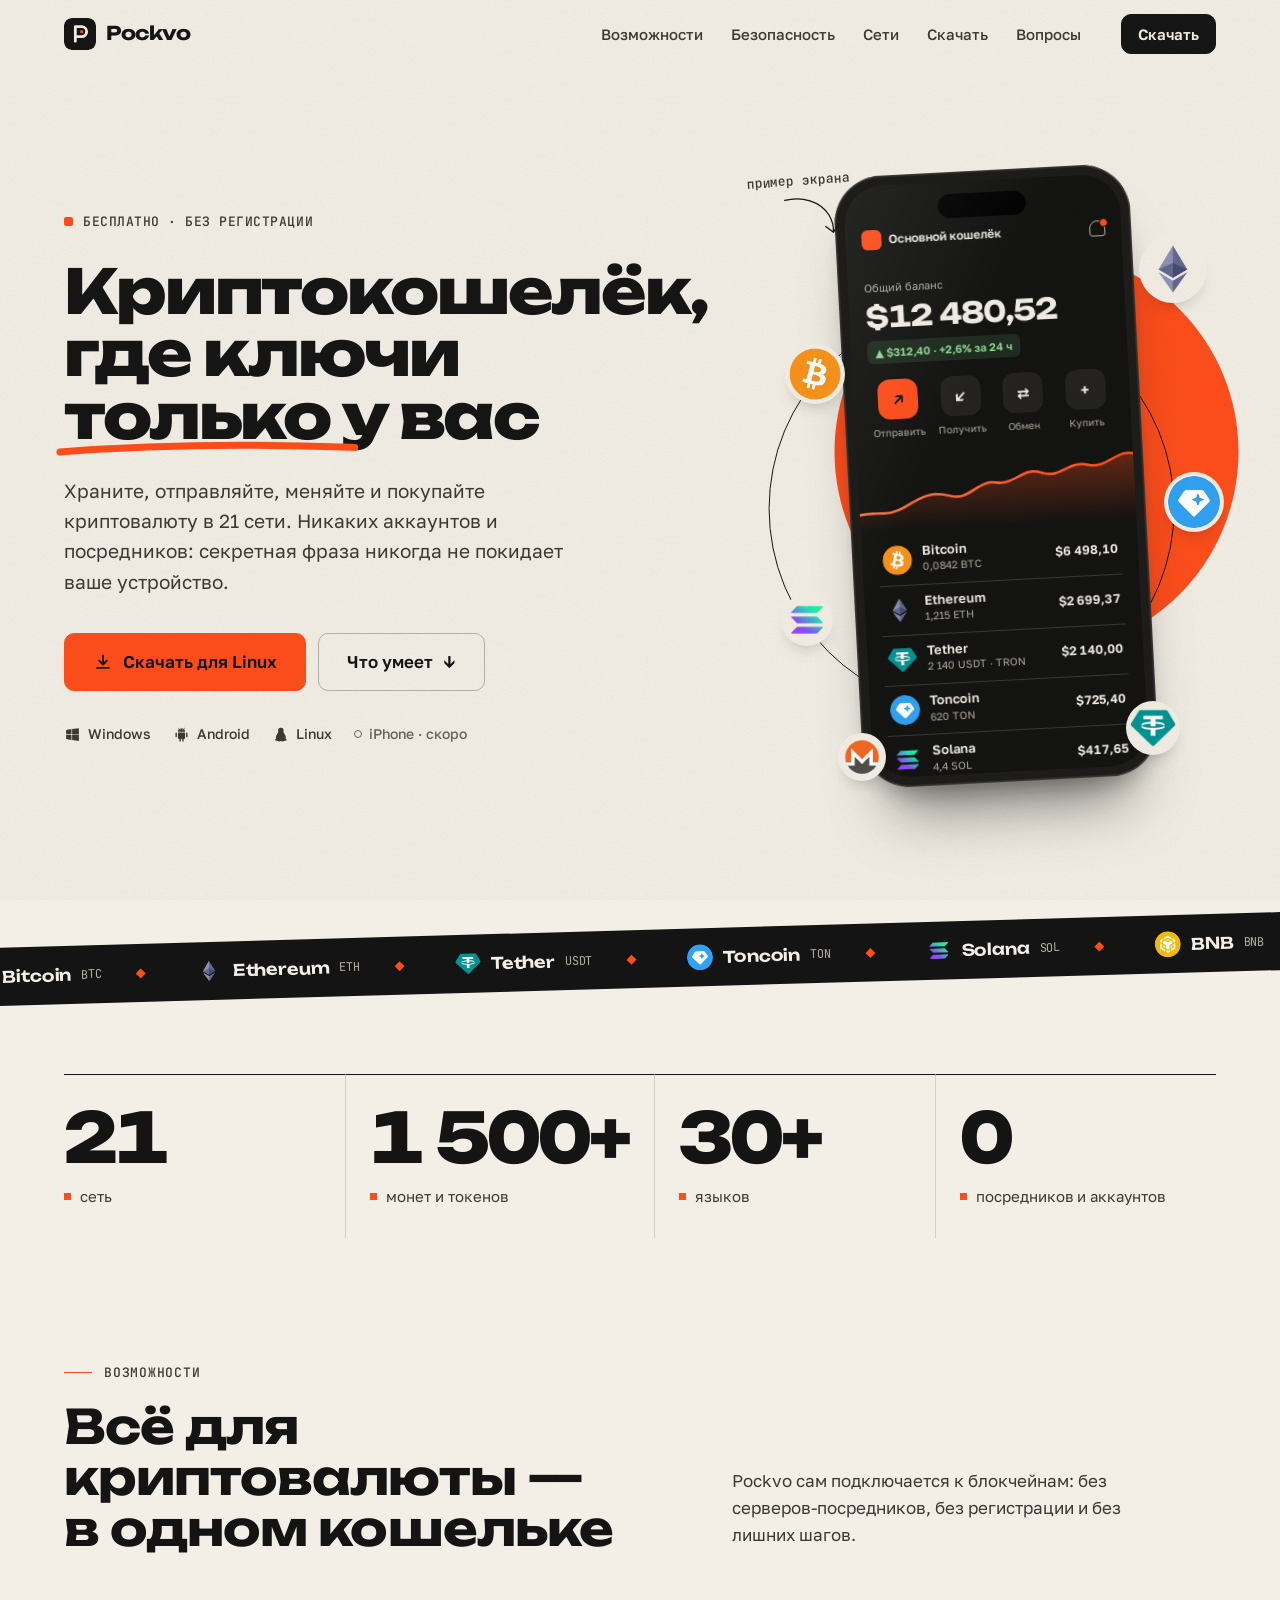
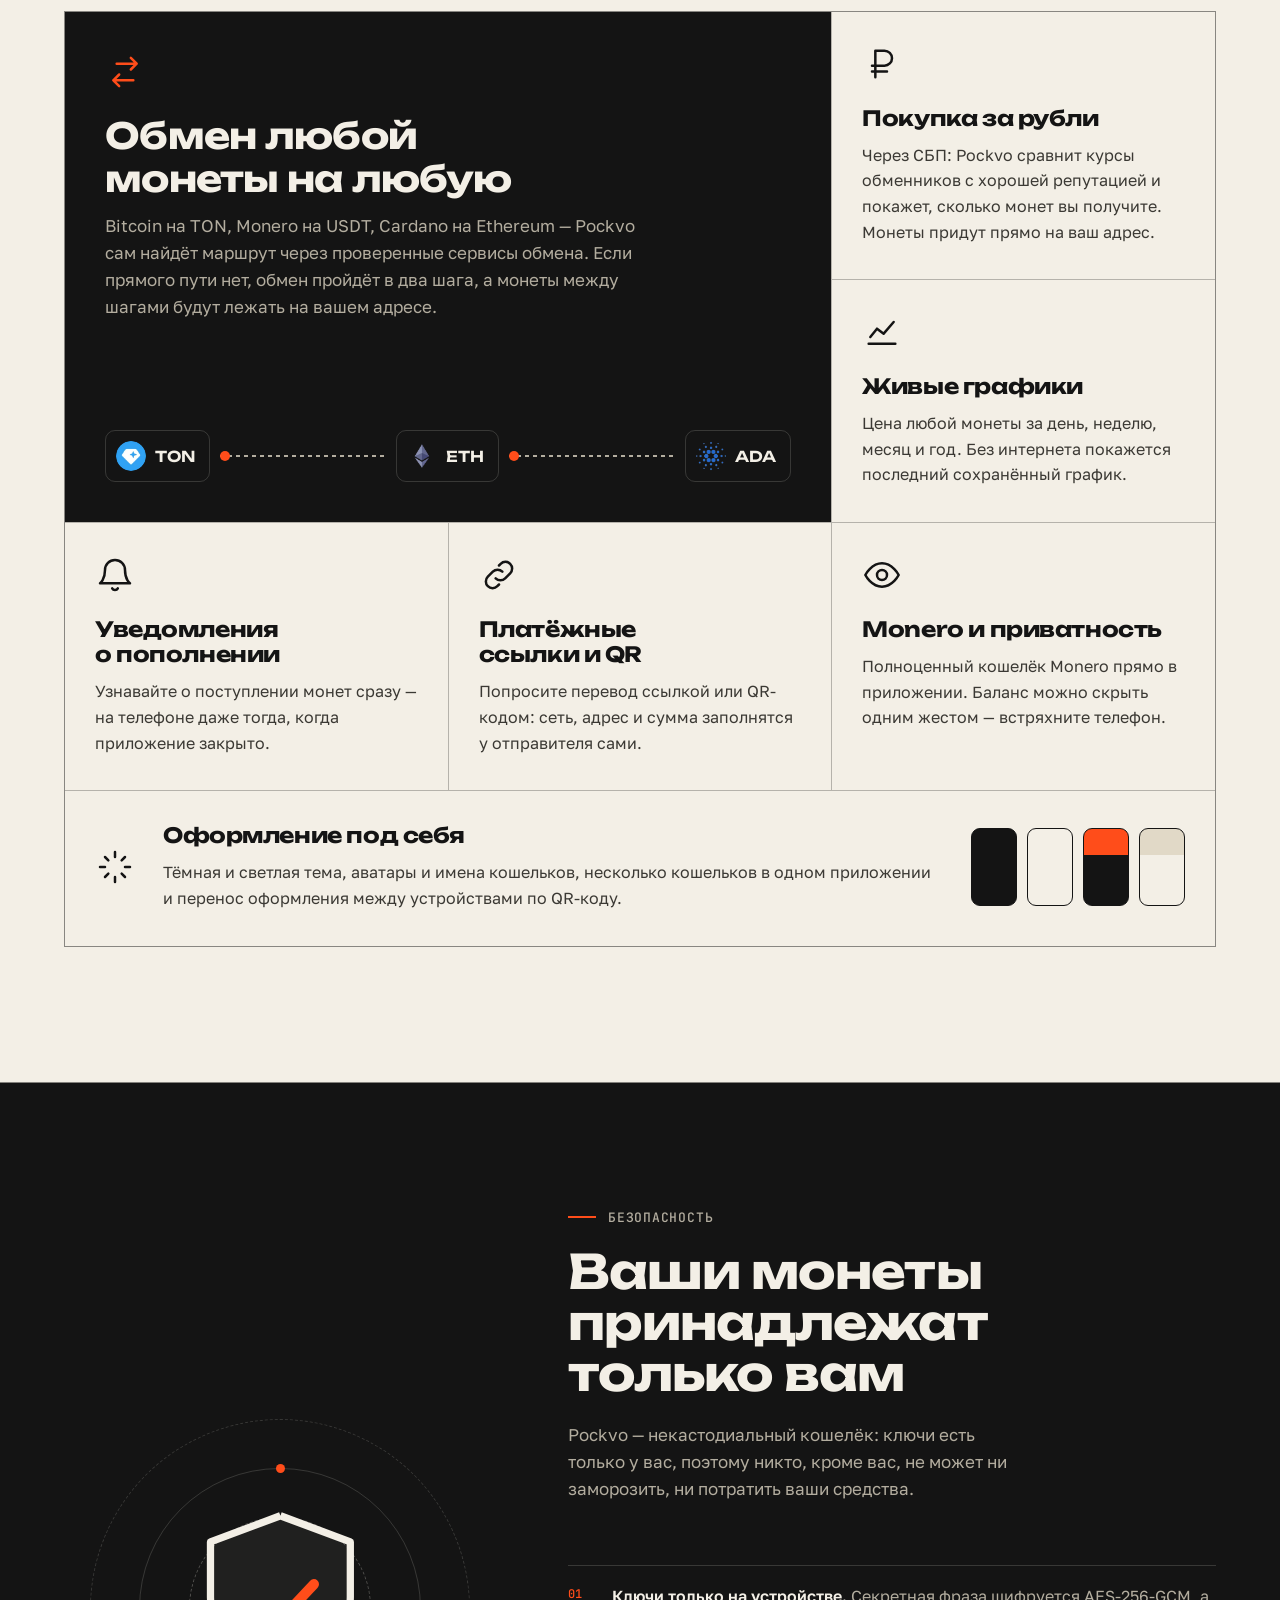
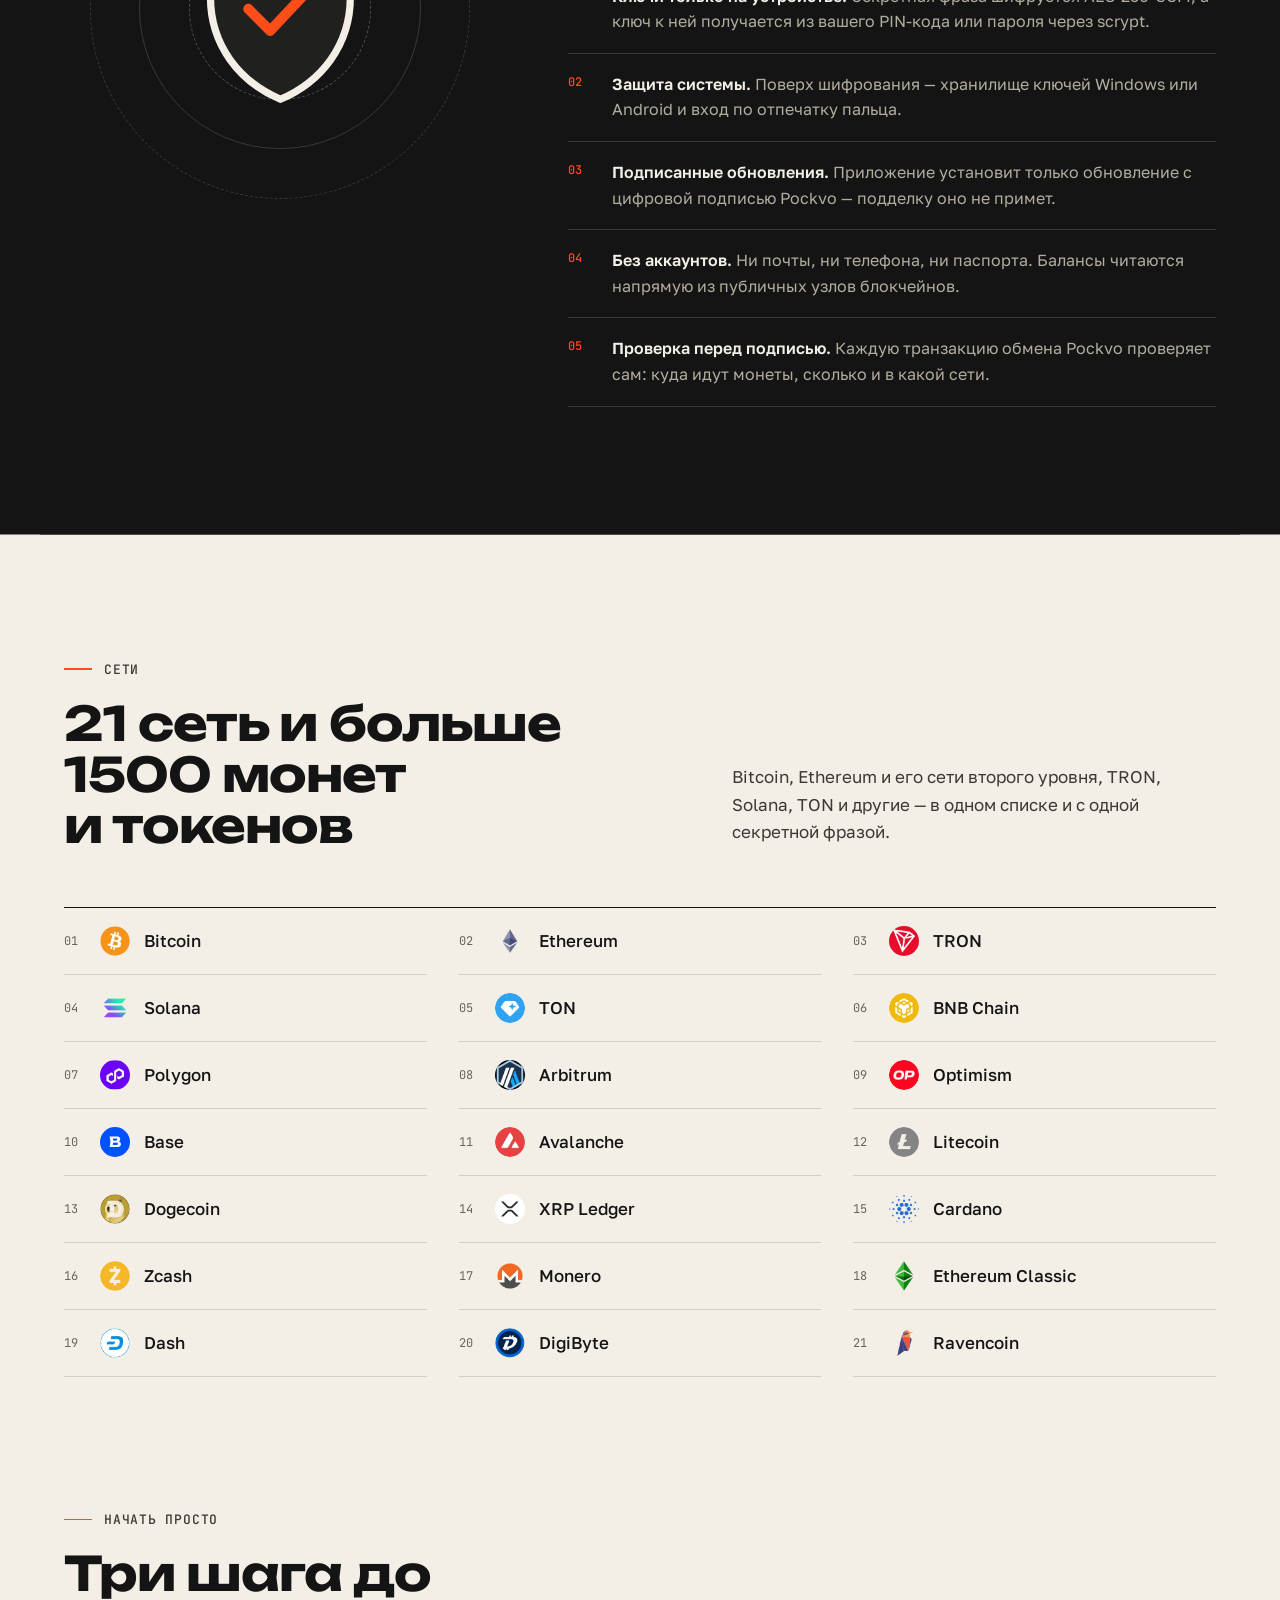
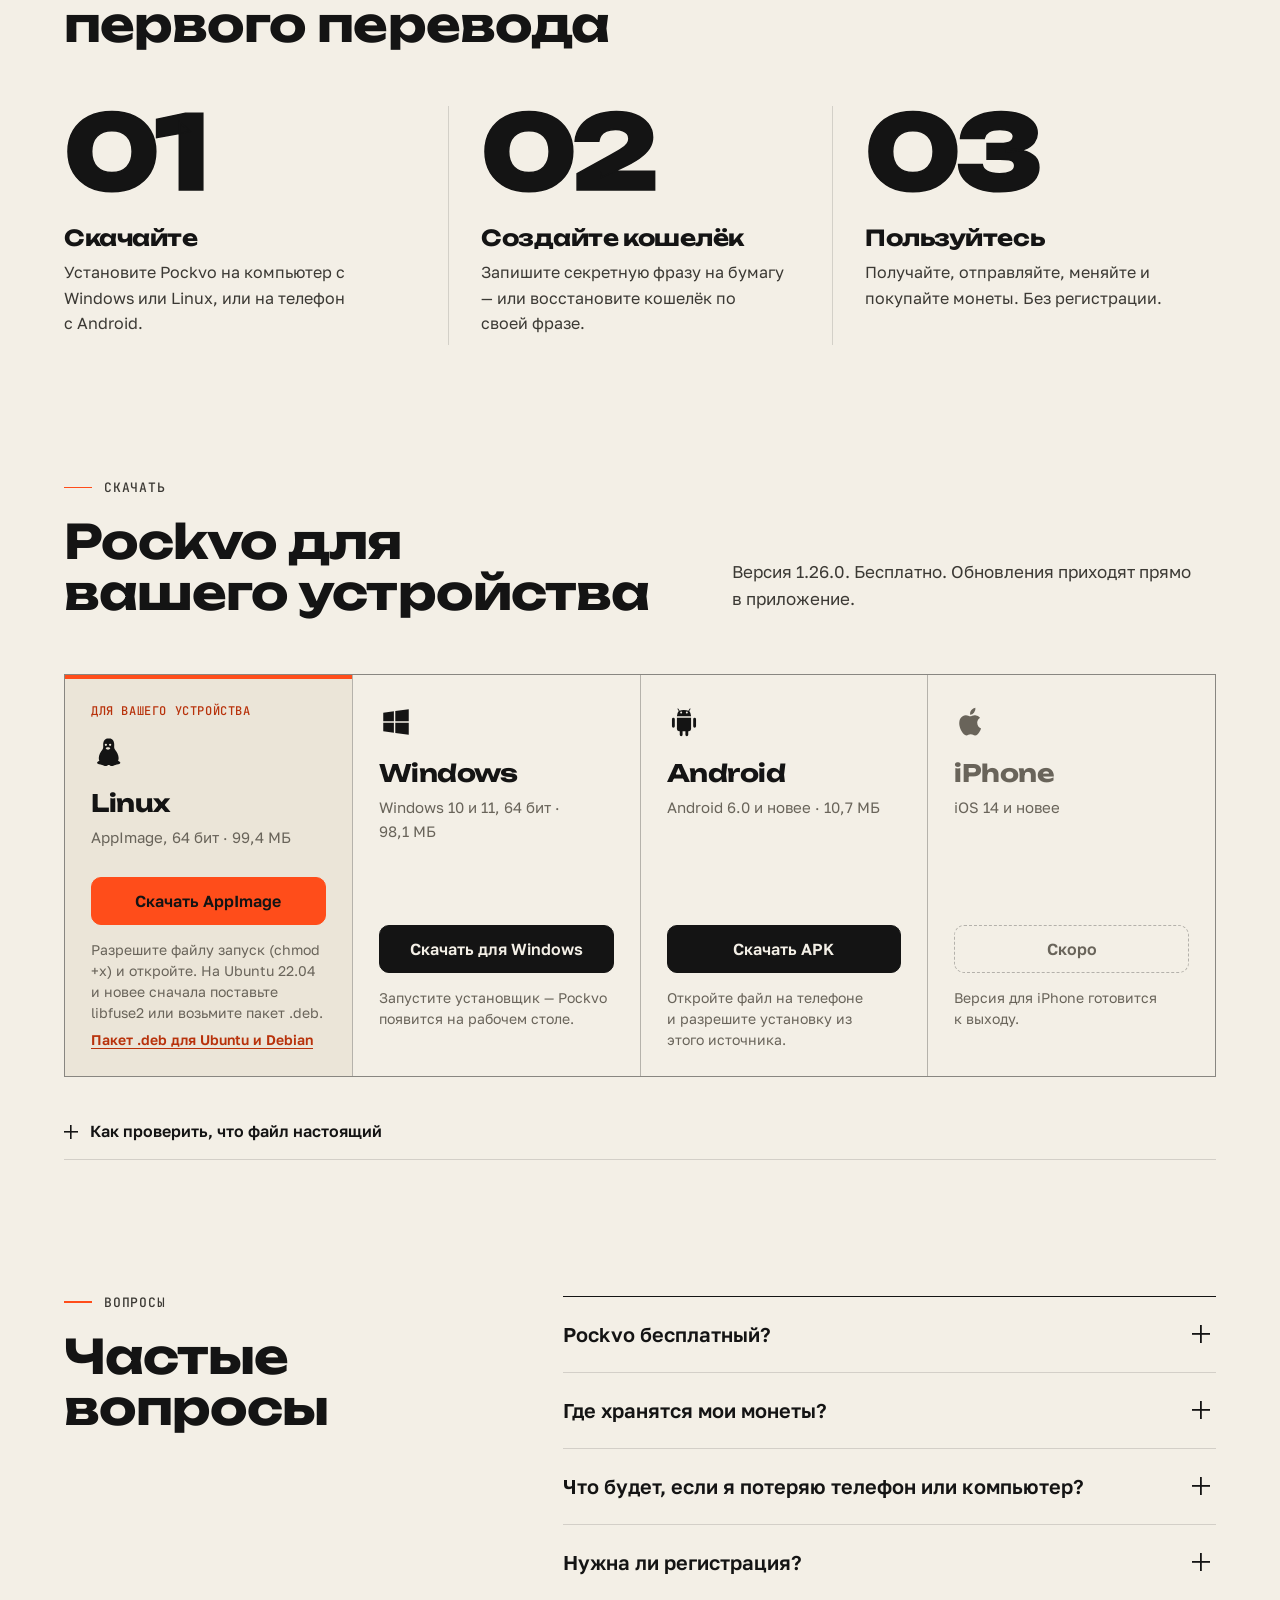
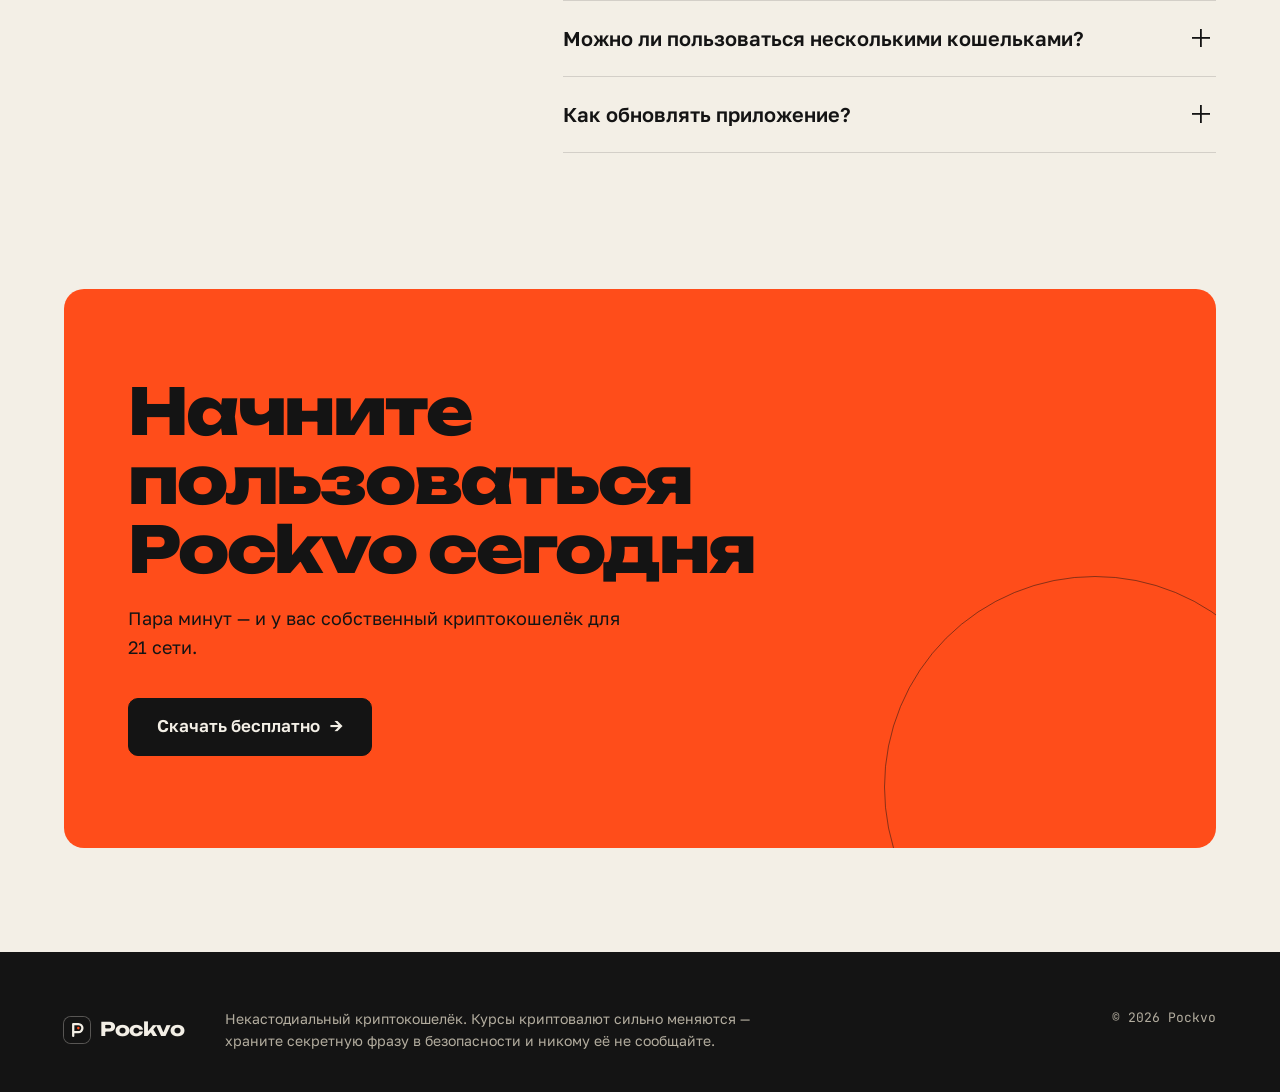
==== commit 8d1cdb5f: "Pockvo 1.26.0: new design; Windows, Android and Linux (AppImage, .deb) downloads; pay page in the ne" ====
--- a/index.html
+++ b/index.html
@@ -53,7 +53,7 @@
       <div class="platforms reveal" style="--d: 320ms">
         <span><svg viewBox="0 0 24 24" aria-hidden="true"><path d="M3 5.5 10.5 4.4v7.1H3zm0 13 7.5 1.1v-7H3zm8.5 1.3L21 21v-8.5h-9.5zm0-15.6v7.3H21V3z" /></svg>Windows</span>
         <span><svg viewBox="0 0 24 24" aria-hidden="true"><path d="M7 9h10v8a1.5 1.5 0 0 1-1.5 1.5H15V21a1 1 0 0 1-2 0v-2.5h-2V21a1 1 0 0 1-2 0v-2.5h-.5A1.5 1.5 0 0 1 7 17zm-2.5 0a1 1 0 0 1 1 1v5a1 1 0 0 1-2 0v-5a1 1 0 0 1 1-1zm15 0a1 1 0 0 1 1 1v5a1 1 0 0 1-2 0v-5a1 1 0 0 1 1-1zM8.3 4.3l-.9-1.5a.3.3 0 0 1 .5-.3l1 1.6A6 6 0 0 1 12 3.5c1.1 0 2.2.2 3.1.6l1-1.6a.3.3 0 0 1 .5.3l-.9 1.5A5.4 5.4 0 0 1 17 8H7a5.4 5.4 0 0 1 1.3-3.7zM10 6a.7.7 0 1 0 0-1.4.7.7 0 0 0 0 1.4zm4 0a.7.7 0 1 0 0-1.4.7.7 0 0 0 0 1.4z" /></svg>Android</span>
-        <span class="soon">Linux · скоро</span>
+        <span><svg viewBox="0 0 24 24" aria-hidden="true"><path d="M12 2.5c-2.2 0-3.4 1.8-3.4 4.3 0 1.4.3 2.3-.6 3.6-1.2 1.6-2.5 3.6-2.5 5.8 0 .7.1 1.3.4 1.9-.8.4-1.7.8-1.6 1.6.2.9 2.3 1 3.5 1.4 1 .3 1.8.8 2.6.8.7 0 1.2-.4 1.6-.8h1c.4.4.9.8 1.6.8.8 0 1.6-.5 2.6-.8 1.2-.4 3.3-.5 3.5-1.4.1-.8-.8-1.2-1.6-1.6.3-.6.4-1.2.4-1.9 0-2.2-1.3-4.2-2.5-5.8-.9-1.3-.6-2.2-.6-3.6 0-2.5-1.2-4.3-3.4-4.3z" /></svg>Linux</span>
         <span class="soon">iPhone · скоро</span>
       </div>
     </div>
@@ -222,7 +222,7 @@
       <h2>Три шага до первого перевода</h2>
     </div>
     <ol class="steps">
-      <li class="step spot reveal"><span class="num" aria-hidden="true">01</span><h3>Скачайте</h3><p>Установите Pockvo на компьютер с Windows или на телефон с Android.</p></li>
+      <li class="step spot reveal"><span class="num" aria-hidden="true">01</span><h3>Скачайте</h3><p>Установите Pockvo на компьютер с Windows или Linux, или на телефон с Android.</p></li>
       <li class="step spot reveal" style="--d: 100ms"><span class="num" aria-hidden="true">02</span><h3>Создайте кошелёк</h3><p>Запишите секретную фразу на бумагу — или восстановите кошелёк по своей фразе.</p></li>
       <li class="step spot reveal" style="--d: 200ms"><span class="num" aria-hidden="true">03</span><h3>Пользуйтесь</h3><p>Получайте, отправляйте, меняйте и покупайте монеты. Без регистрации.</p></li>
     </ol>
@@ -252,13 +252,13 @@
         <a class="btn btn-block btn-ink dl-btn is-off" data-dl="android" href="#download" aria-disabled="true">Скоро</a>
         <p class="dl-hint">Откройте файл на телефоне и разрешите установку из этого источника.</p>
       </article>
-      <article class="dl-card soon reveal" style="--d: 160ms" data-os="linux">
+      <article class="dl-card reveal" style="--d: 160ms" data-os="linux">
         <span class="dl-yours">Для вашего устройства</span>
         <div class="dl-ico"><svg viewBox="0 0 24 24" aria-hidden="true"><path d="M12 2.5c-2.2 0-3.4 1.8-3.4 4.3 0 1.4.3 2.3-.6 3.6-1.2 1.6-2.5 3.6-2.5 5.8 0 .7.1 1.3.4 1.9-.8.4-1.7.8-1.6 1.6.2.9 2.3 1 3.5 1.4 1 .3 1.8.8 2.6.8.7 0 1.2-.4 1.6-.8h1c.4.4.9.8 1.6.8.8 0 1.6-.5 2.6-.8 1.2-.4 3.3-.5 3.5-1.4.1-.8-.8-1.2-1.6-1.6.3-.6.4-1.2.4-1.9 0-2.2-1.3-4.2-2.5-5.8-.9-1.3-.6-2.2-.6-3.6 0-2.5-1.2-4.3-3.4-4.3zm-1.5 3.6a.8.8 0 1 1 0 1.6.8.8 0 0 1 0-1.6zm3 0a.8.8 0 1 1 0 1.6.8.8 0 0 1 0-1.6zM12 8.6c.7 0 1.6.4 1.6.8s-.9 1-1.6 1-1.6-.6-1.6-1 .9-.8 1.6-.8z" /></svg></div>
         <h3>Linux</h3>
-        <p class="dl-meta">AppImage и .deb</p>
-        <span class="btn btn-block btn-disabled">Скоро</span>
-        <p class="dl-hint">Версия для Linux готовится к выходу.</p>
+        <p class="dl-meta" data-meta="linux">AppImage, 64 бит</p>
+        <a class="btn btn-block btn-ink dl-btn is-off" data-dl="linux" href="#download" aria-disabled="true">Скоро</a>
+        <p class="dl-hint">Разрешите файлу запуск (chmod +x) и откройте. На Ubuntu 22.04 и новее сначала поставьте libfuse2 или возьмите пакет .deb. <a class="dl-alt" data-dl-deb href="#download" hidden>Пакет .deb для Ubuntu и Debian</a></p>
       </article>
       <article class="dl-card soon reveal" style="--d: 240ms" data-os="ios">
         <span class="dl-yours">Для вашего устройства</span>
--- a/styles.css
+++ b/styles.css
@@ -754,3 +754,7 @@
   .chart-area, .app-list li { opacity: 1; transform: none; }
   .num { color: var(--ink); }
 }
+
+/* the .deb link under the Linux button */
+.dl-alt { display: block; margin-top: 6px; color: var(--accent-text); font-weight: 600; text-decoration: underline; text-underline-offset: 3px; }
+.dl-alt:hover { color: var(--ink); }
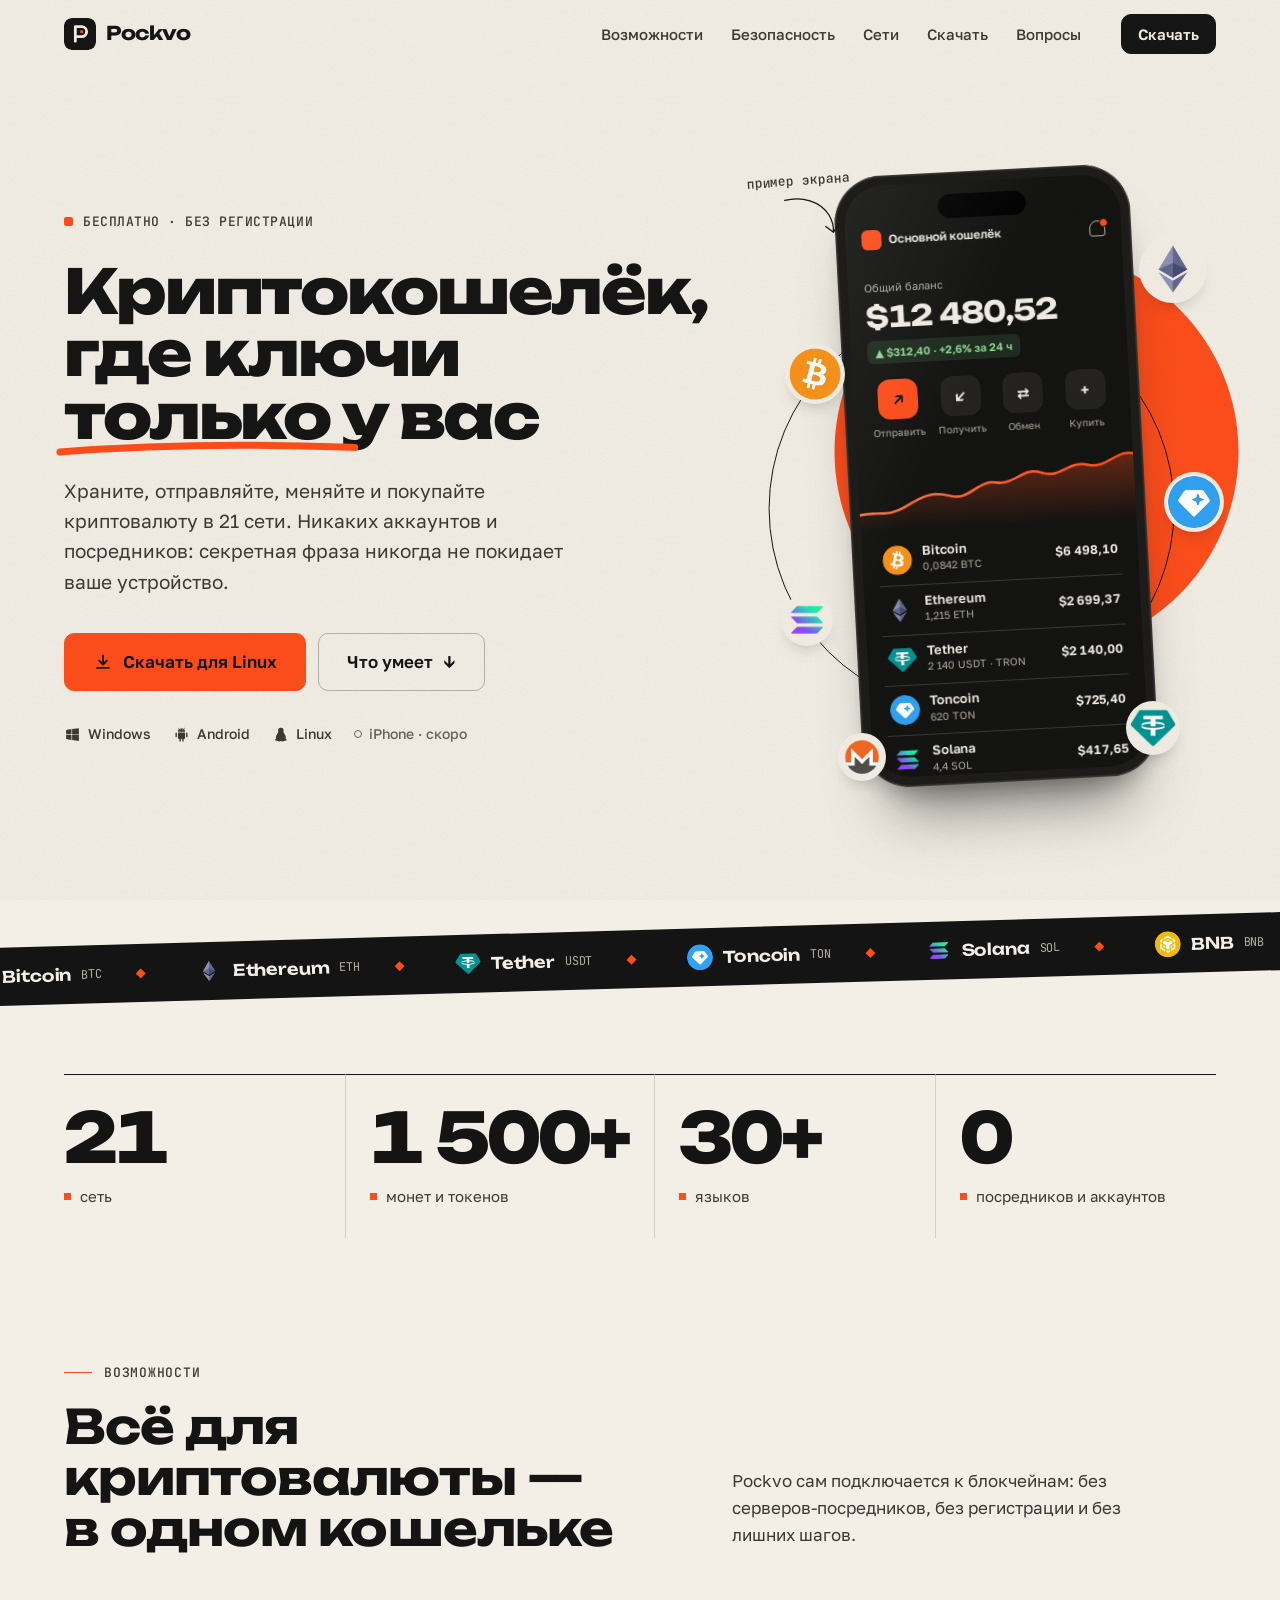
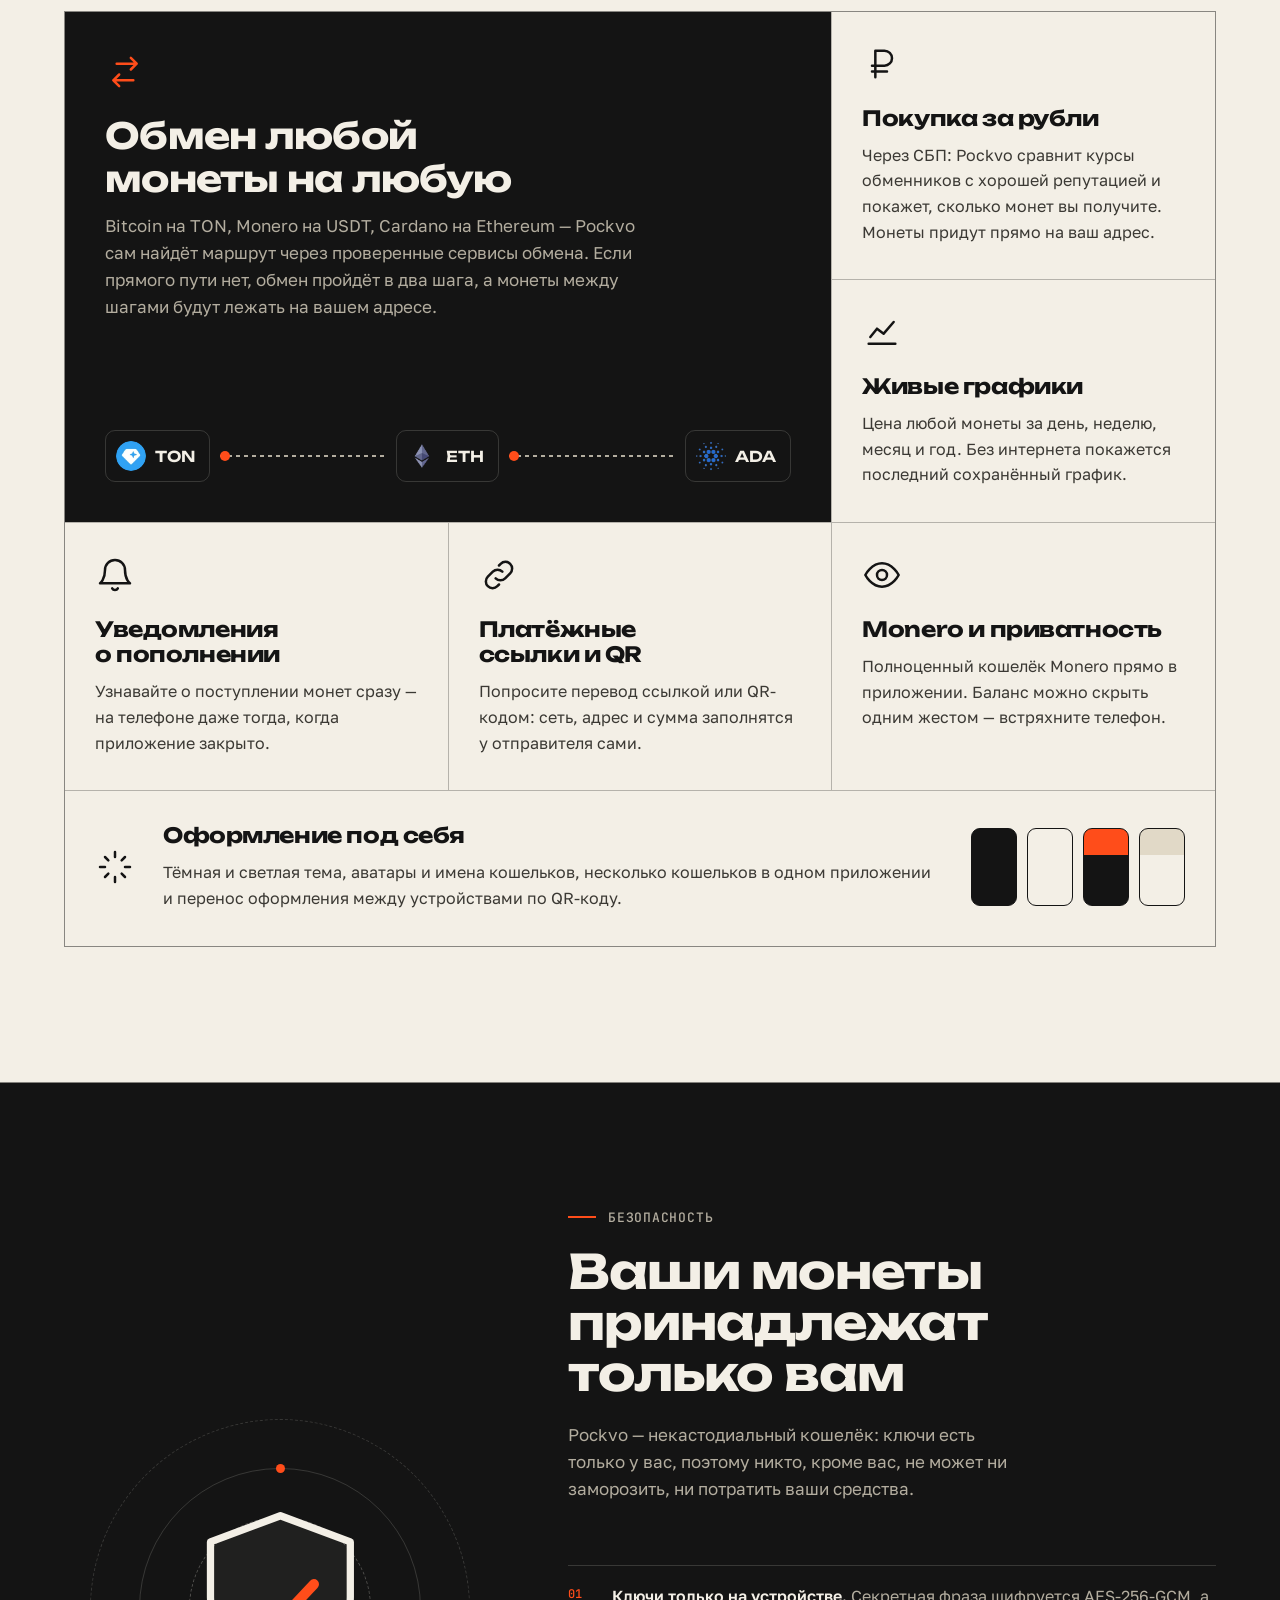
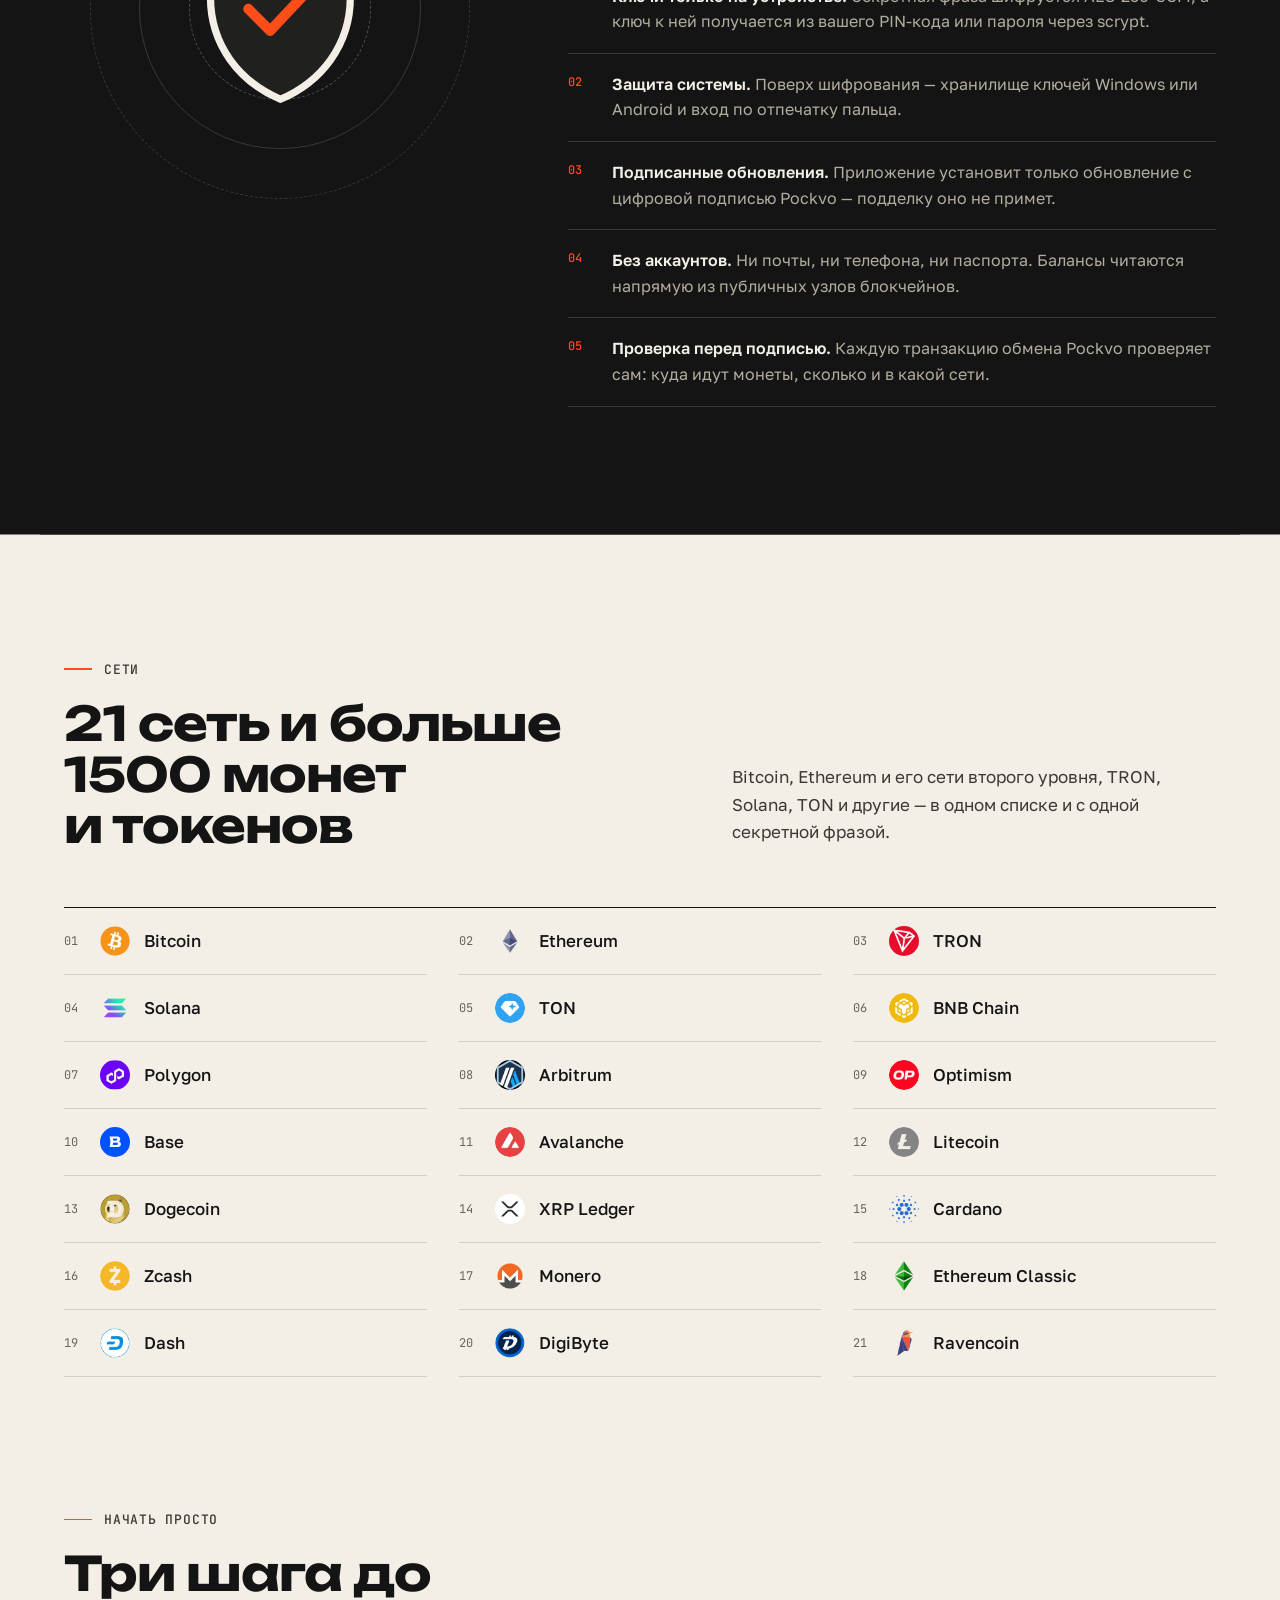
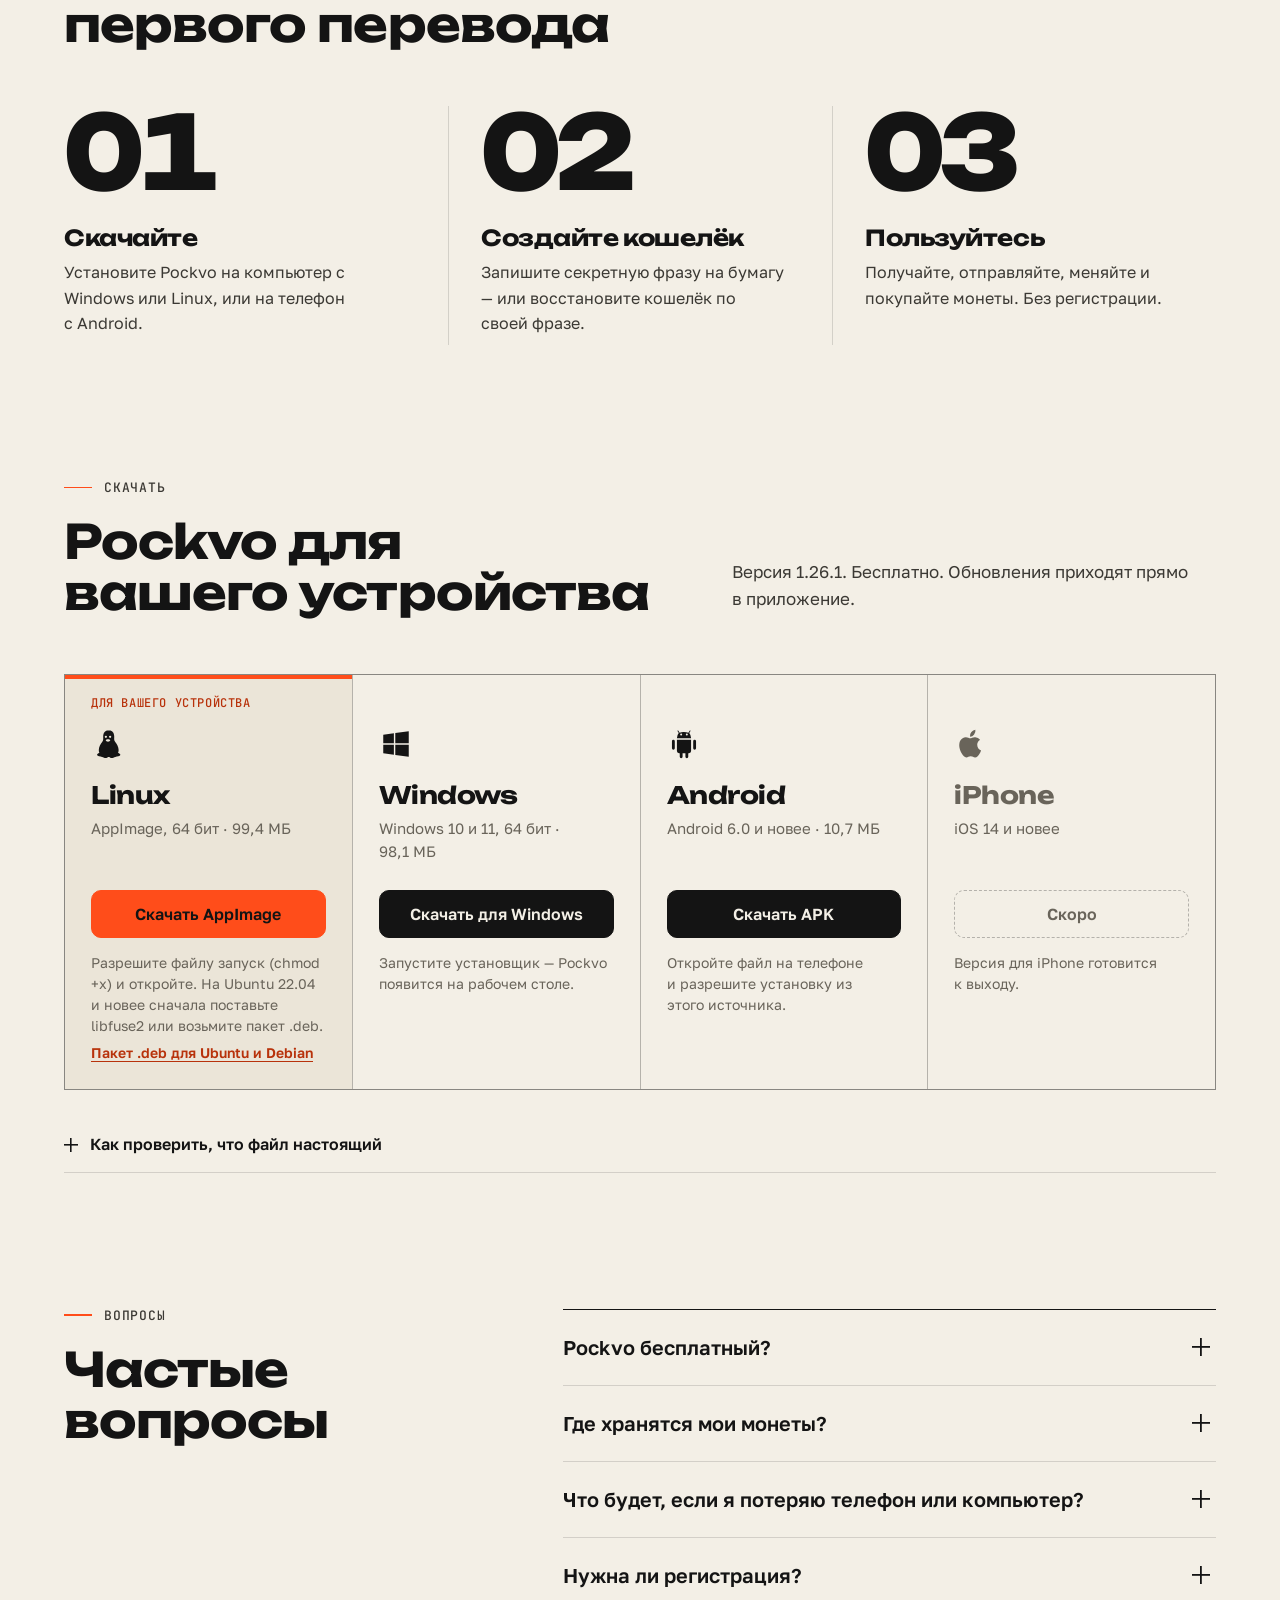
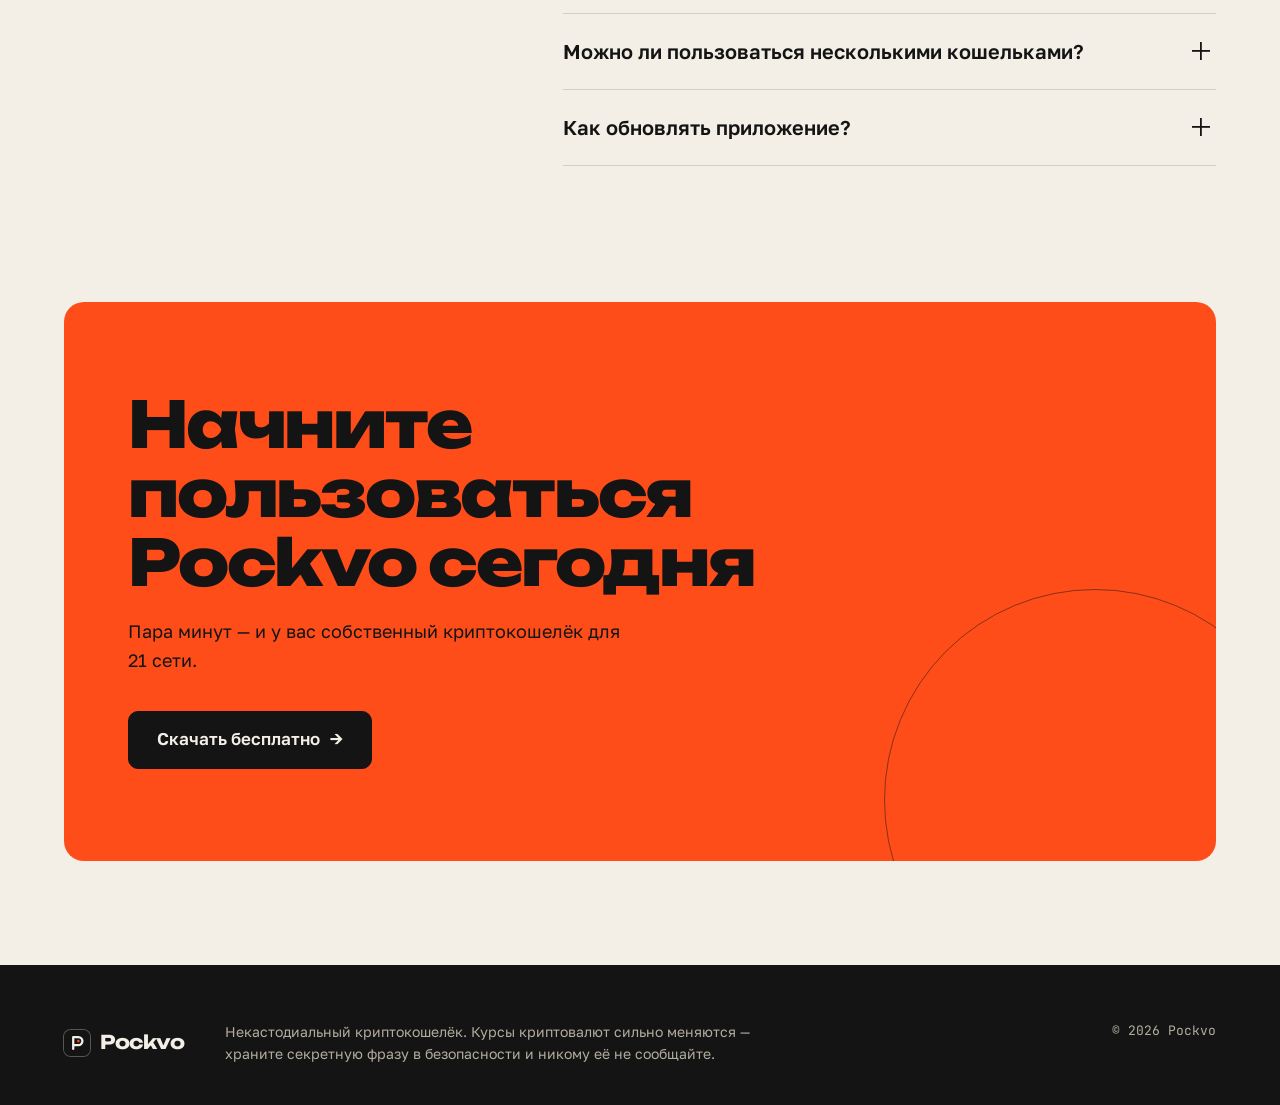
==== commit 86ec8c42: "Site icons (ICO, PNG, apple-touch, manifest) and a link preview image; Linux in the description" ====
--- a/index.html
+++ b/index.html
@@ -4,7 +4,7 @@
 <meta charset="utf-8" />
 <meta name="viewport" content="width=device-width, initial-scale=1, viewport-fit=cover" />
 <title>Pockvo — криптокошелёк, где ключи только у вас</title>
-<meta name="description" content="Pockvo — бесплатный некастодиальный криптокошелёк для Windows и Android. 21 сеть, более 1500 монет и токенов, обмен любой монеты на любую, покупка за рубли. Ключи хранятся только на вашем устройстве." />
+<meta name="description" content="Pockvo — бесплатный некастодиальный криптокошелёк для Windows, Android и Linux. 21 сеть, более 1500 монет и токенов, обмен любой монеты на любую, покупка за рубли. Ключи хранятся только на вашем устройстве." />
 <meta name="theme-color" content="#f3efe6" />
 <link rel="preconnect" href="https://fonts.googleapis.com" />
 <link rel="preconnect" href="https://fonts.gstatic.com" crossorigin />
@@ -12,7 +12,20 @@
 <meta property="og:title" content="Pockvo — криптокошелёк, где ключи только у вас" />
 <meta property="og:description" content="21 сеть, 1500+ монет и токенов, обмен и покупка — без аккаунтов и посредников." />
 <meta property="og:type" content="website" />
+<meta property="og:url" content="https://pokvo.space/" />
+<meta property="og:site_name" content="Pockvo" />
+<meta property="og:locale" content="ru_RU" />
+<meta property="og:image" content="https://pokvo.space/assets/og-image.png" />
+<meta property="og:image:width" content="1200" />
+<meta property="og:image:height" content="630" />
+<meta property="og:image:alt" content="Pockvo — криптокошелёк, где ключи только у вас" />
+<meta name="twitter:card" content="summary_large_image" />
+<link rel="canonical" href="https://pokvo.space/" />
+<link rel="icon" href="favicon.ico" sizes="16x16 32x32 48x48" />
+<link rel="icon" href="assets/favicon-32.png" type="image/png" sizes="32x32" />
 <link rel="icon" href="assets/mark.svg" type="image/svg+xml" />
+<link rel="apple-touch-icon" href="assets/apple-touch-icon.png" />
+<link rel="manifest" href="site.webmanifest" />
 <script>document.documentElement.classList.add('js');</script>
 <link rel="stylesheet" href="styles.css" />
 </head>
--- a/styles.css
+++ b/styles.css
@@ -109,7 +109,7 @@
   border-bottom: 1px solid transparent;
   transition: background-color 0.3s, border-color 0.3s;
 }
-.nav.scrolled, .nav.open { background: rgba(243, 239, 230, 0.94); border-bottom-color: var(--line); backdrop-filter: blur(10px); -webkit-backdrop-filter: blur(10px); }
+.nav.scrolled, .nav.open { background: var(--paper); border-bottom-color: var(--line); backdrop-filter: blur(10px); -webkit-backdrop-filter: blur(10px); }
 .nav-in { height: 100%; display: flex; align-items: center; gap: 28px; }
 .brand { display: inline-flex; align-items: center; gap: 10px; min-height: 44px; font: 700 19px/1 var(--display); letter-spacing: -0.02em; flex-shrink: 0; }
 .brand img { width: 32px; height: 32px; border-radius: 8px; transition: transform 0.5s var(--ease); }
@@ -145,6 +145,11 @@
 /* ---------- reveal ---------- */
 .js .reveal { opacity: 0; transform: translateY(22px); transition: opacity 0.8s var(--ease) var(--d, 0ms), transform 0.8s var(--ease) var(--d, 0ms); }
 .js .reveal.in { opacity: 1; transform: none; }
+/* cards in the feature grid: the card itself is always there (the grey grid lines never show as an empty
+   box); only what is inside it fades in */
+.js .bento > .card.reveal { opacity: 1; transform: none; transition: none; }
+.js .bento > .card.reveal > * { opacity: 0; transform: translateY(16px); transition: opacity 0.7s var(--ease) var(--d, 0ms), transform 0.7s var(--ease) var(--d, 0ms); }
+.js .bento > .card.reveal.in > * { opacity: 1; transform: none; }
 
 /* ---------- hero ---------- */
 .hero {
@@ -279,7 +284,7 @@
 .chart-area { opacity: 0; }
 html:not(.js) .chart-line { stroke-dashoffset: 0; }
 html:not(.js) .chart-area, html:not(.js) .app-list li { opacity: 1; transform: none; }
-html:not(.js) .shield-path, html:not(.js) .shield-check { stroke-dashoffset: 0; }
+html:not(.js) .shield-path, html:not(.js) .shield-check { stroke-dashoffset: 0; stroke-dasharray: none; }
 .phone.live .chart-line { stroke-dashoffset: 0; transition: stroke-dashoffset 2s var(--ease-io) 0.5s; }
 .phone.live .chart-area { opacity: 1; transition: opacity 1s ease 1.6s; }
 .app-list { list-style: none; margin: 0; padding: 0; display: grid; gap: 2px; }
@@ -466,7 +471,13 @@
 .shield-fill { fill: rgba(243, 239, 230, 0.05); }
 .shield-path { stroke: var(--on-ink); stroke-dasharray: 1; stroke-dashoffset: 1; }
 .shield-check { stroke-dasharray: 1; stroke-dashoffset: 1; }
-.sec-visual.in .shield-path { stroke-dashoffset: 0; transition: stroke-dashoffset 1.6s var(--ease-io) 0.3s; }
+/* the outline is drawn as one dash, then becomes a plain closed line, so the top corner has no seam */
+.sec-visual.in .shield-path { animation: shield-draw 1.6s var(--ease-io) 0.3s both; }
+@keyframes shield-draw {
+  0% { stroke-dasharray: 1; stroke-dashoffset: 1; }
+  99% { stroke-dasharray: 1; stroke-dashoffset: 0; }
+  100% { stroke-dasharray: none; stroke-dashoffset: 0; }
+}
 .sec-visual.in .shield-check { stroke-dashoffset: 0; transition: stroke-dashoffset 0.7s var(--ease) 1.6s; }
 .checks { list-style: none; margin: 0; padding: 0; counter-reset: c; }
 .checks li { position: relative; padding: 18px 0 18px 44px; border-top: 1px solid var(--on-ink-line); color: var(--on-ink-muted); font-size: 16px; }
@@ -510,26 +521,29 @@
   margin-bottom: 28px;
   font: 800 clamp(64px, 8vw, 112px)/0.9 var(--display);
   letter-spacing: -0.05em;
-  color: transparent;
-  -webkit-text-stroke: 1.5px var(--ink);
-  transition: color 0.6s var(--ease), -webkit-text-stroke-color 0.6s var(--ease);
-}
-.js .step.in .num, html:not(.js) .num { color: var(--ink); transition-delay: calc(var(--d, 0ms) + 500ms); }
-@media (hover: hover) { .js .step.in:hover .num { color: var(--accent); -webkit-text-stroke-color: var(--accent); transition-delay: 0ms; } }
+  color: var(--ink);
+  font-variant-numeric: tabular-nums;
+}
+/* the numbers start as pale solid figures and fill with ink as the step comes into view */
+.js .num { color: var(--paper-3); transition: color 0.8s var(--ease); }
+.js .step.in .num { color: var(--ink); transition-delay: calc(var(--d, 0ms) + 400ms); }
+@media (hover: hover) { .js .step.in:hover .num { color: var(--accent); transition-delay: 0ms; } }
 .step h3 { font-size: 22px; }
 .step p { margin-top: 10px; color: var(--ink-2); font-size: 16px; max-width: 320px; }
 
 /* ---------- download ---------- */
 .dl { display: grid; grid-template-columns: repeat(4, minmax(0, 1fr)); gap: 1px; background: var(--line-2); border: 1px solid var(--line-2); }
-.dl-card { position: relative; display: flex; flex-direction: column; padding: 30px 26px 26px; background: var(--paper); }
+.dl-card { position: relative; display: flex; flex-direction: column; padding: 52px 26px 26px; background: var(--paper); }
 .dl-card.yours { order: -1; background: var(--paper-2); box-shadow: inset 0 4px 0 var(--accent); }
-.dl-yours { display: none; margin-bottom: 18px; font: 500 12px/1 var(--mono); letter-spacing: 0.05em; text-transform: uppercase; color: var(--accent-text); }
+/* the label sits above the content of the visitor's card, so that card is not pushed down */
+.dl-yours { display: none; position: absolute; top: 22px; left: 26px; margin: 0; font: 500 12px/1 var(--mono); letter-spacing: 0.05em; text-transform: uppercase; color: var(--accent-text); }
 .dl-card.yours .dl-yours { display: block; }
 .dl-ico { width: 34px; height: 34px; margin-bottom: 22px; }
 .dl-ico svg { width: 100%; height: 100%; fill: currentColor; }
 .dl-card h3 { font-size: 24px; }
-.dl-meta { margin: 8px 0 28px; font-size: 15px; color: var(--muted); }
-.dl-card .btn { margin-top: auto; }
+/* two lines are reserved for the meta line, so the download buttons of all cards stand on one level */
+.dl-meta { margin: 8px 0 28px; min-height: 3em; font-size: 15px; line-height: 1.5; color: var(--muted); }
+.dl-card .btn { margin-top: 0; }
 .dl-card.yours .btn-ink:not(.is-off) { background: var(--accent); border-color: var(--accent); color: var(--ink); }
 @media (hover: hover) { .dl-card.yours .btn-ink:not(.is-off):hover { background: var(--ink); border-color: var(--ink); color: var(--paper); } }
 .dl-hint { min-height: 4.5em; margin-top: 14px; font-size: 14px; color: var(--muted); line-height: 1.5; }
@@ -663,6 +677,8 @@
   .head p { grid-column: 1; margin-top: 20px; }
   .bento { grid-template-columns: repeat(2, minmax(0, 1fr)); }
   .card.big { grid-row: auto; }
+  /* five small cards in two columns: the last one takes the whole row, so no empty grey cell is left */
+  .bento > .card:nth-last-child(2) { grid-column: 1 / -1; }
   .card.wide { grid-template-columns: 1fr; }
   .card.wide .card-ico { grid-row: auto; margin-bottom: 22px; }
   .card.wide p, .card.wide .themes { grid-column: 1; grid-row: auto; }
@@ -723,7 +739,9 @@
   .net::before { display: none; }
   .dl { grid-template-columns: 1fr; }
   .dl-card { padding: 26px 22px 22px; }
+  .dl-yours { position: static; margin-bottom: 18px; }
   .dl-hint { min-height: 0; }
+  .dl-meta { min-height: 0; }
   .dl-card.soon { display: grid; grid-template-columns: 34px minmax(0, 1fr) auto; column-gap: 14px; align-items: center; padding: 18px 22px; }
   .dl-card.soon .dl-ico { grid-row: span 2; width: 28px; height: 28px; margin: 0; }
   .dl-card.soon h3 { font-size: 19px; }
@@ -735,6 +753,8 @@
   .faq summary { padding-right: 44px; }
   .faq-a { padding-right: 0; }
   .final { padding: 56px 24px 60px; border-radius: 16px; }
+  /* the ring stays in the corner behind the button instead of running through the text */
+  .final::after { width: 200px; height: 200px; right: -70px; bottom: -80px; opacity: 0.4; }
   .final .btn { width: 100%; }
   .foot { margin-top: 72px; }
 }
@@ -746,11 +766,11 @@
 /* ---------- less motion ---------- */
 @media (prefers-reduced-motion: reduce) {
   *, *::before, *::after { animation: none !important; transition-duration: 0.01ms !important; transition-delay: 0ms !important; }
-  .js .reveal, .js .nets .net { opacity: 1; transform: none; }
+  .js .reveal, .js .nets .net, .js .bento > .card.reveal > * { opacity: 1; transform: none; }
   .ticker-band { overflow-x: auto; scrollbar-width: none; }
   .phone { transform: rotate(-3deg); }
   .toast-in { display: none; }
-  .chart-line, .shield-path, .shield-check, .mark path { stroke-dashoffset: 0; }
+  .chart-line, .shield-path, .shield-check, .mark path { stroke-dashoffset: 0; stroke-dasharray: none; }
   .chart-area, .app-list li { opacity: 1; transform: none; }
   .num { color: var(--ink); }
 }
